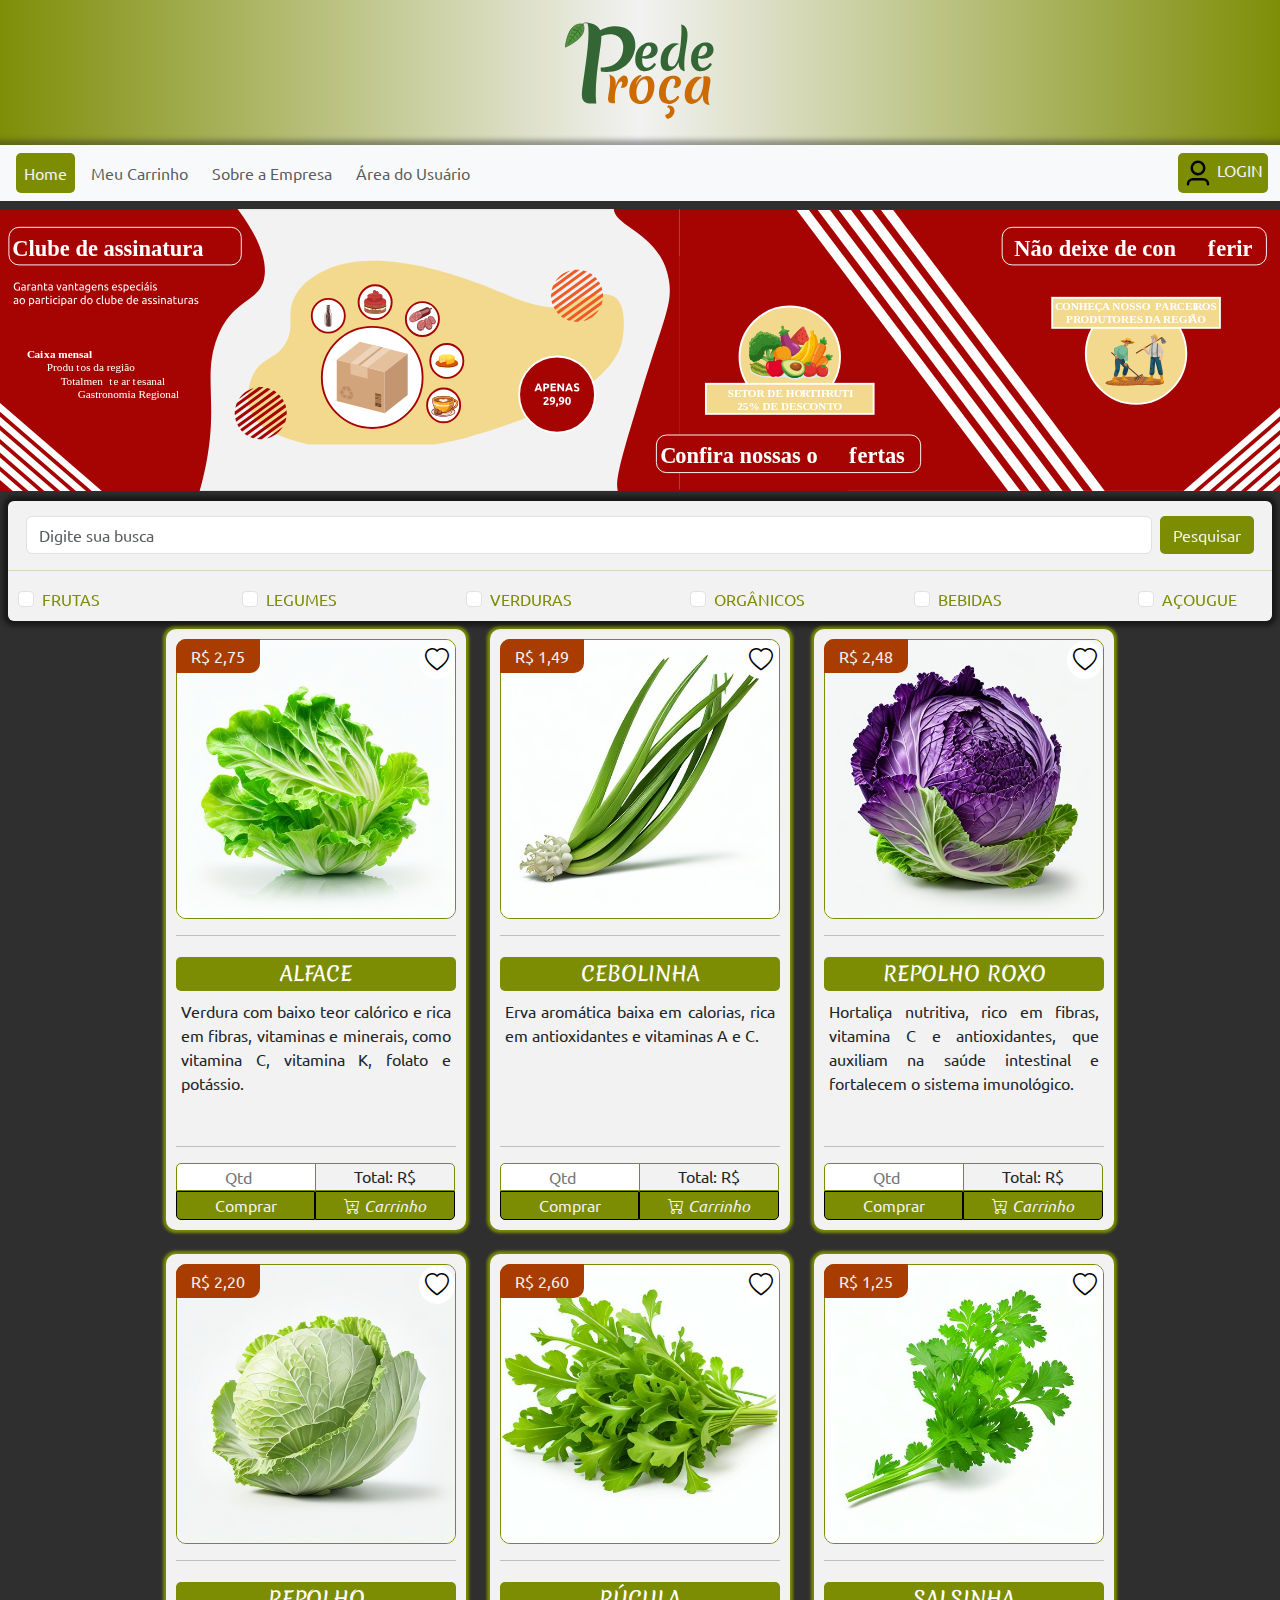
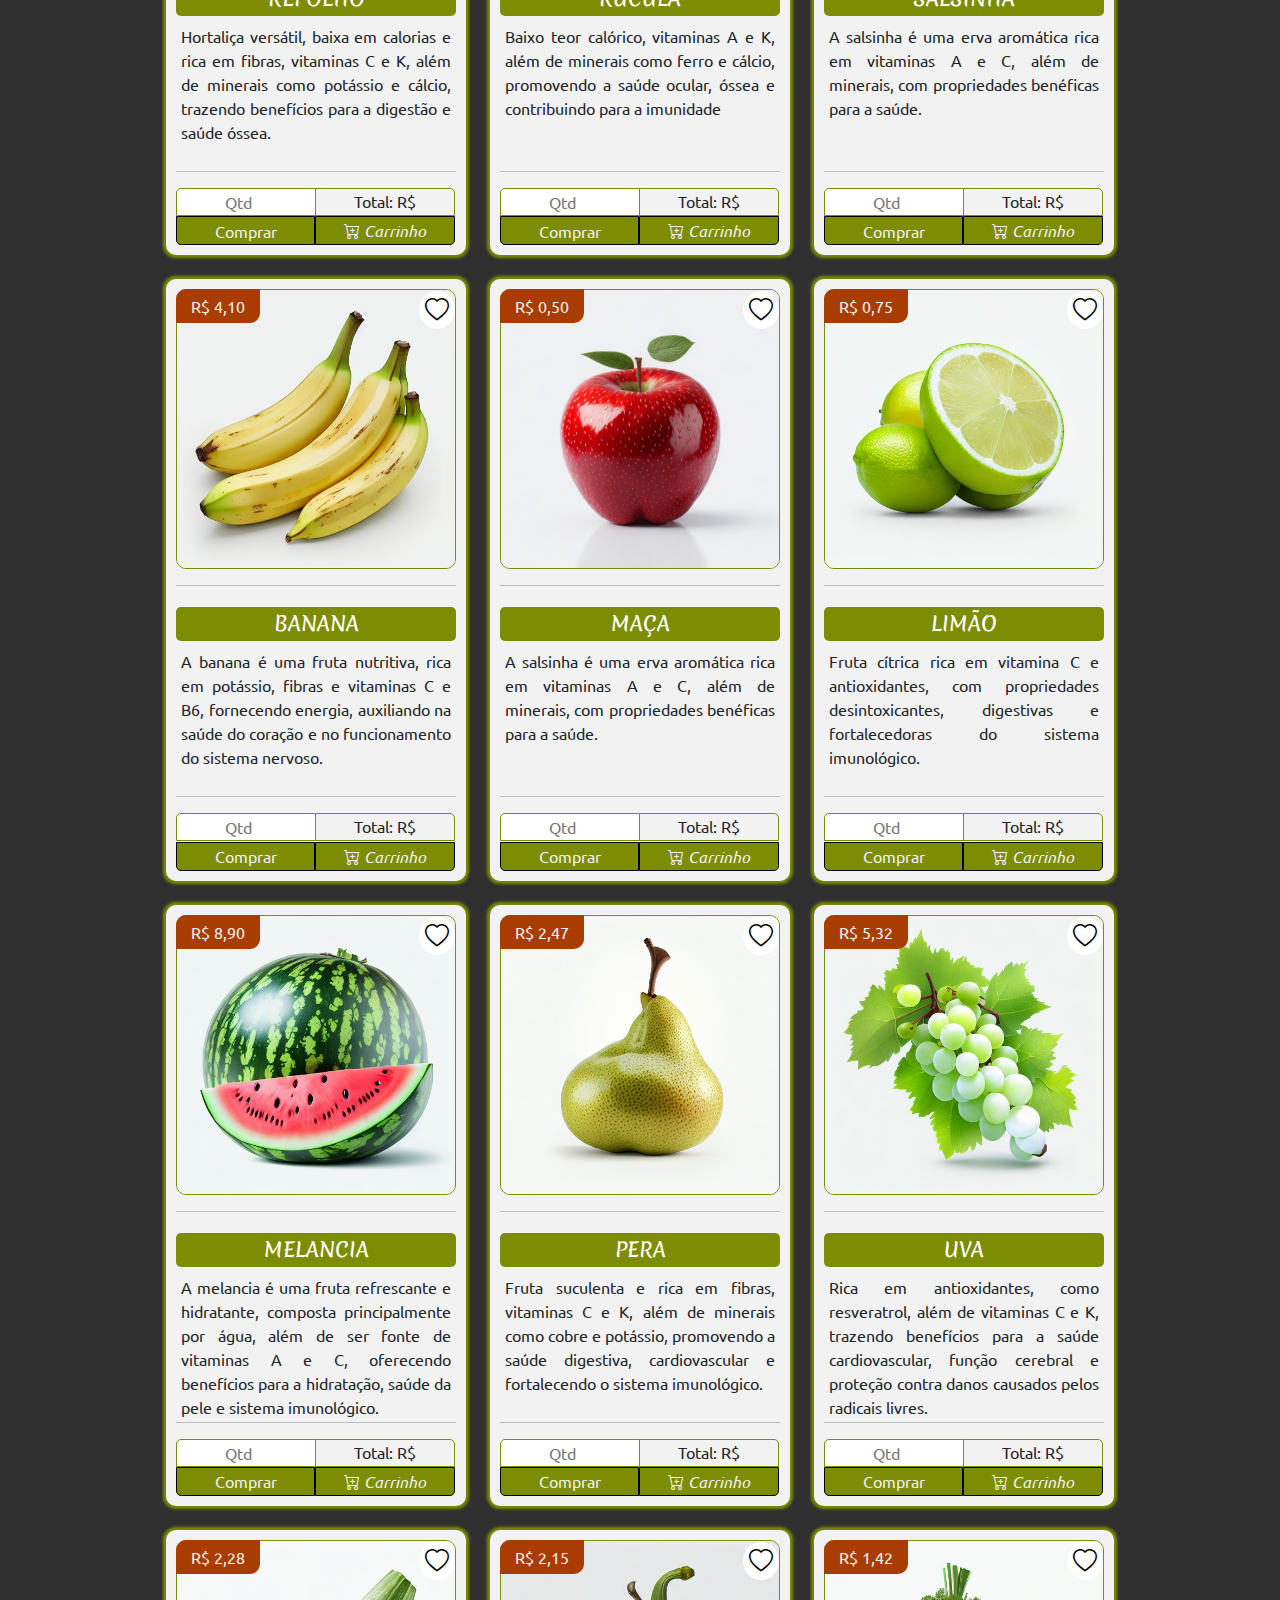
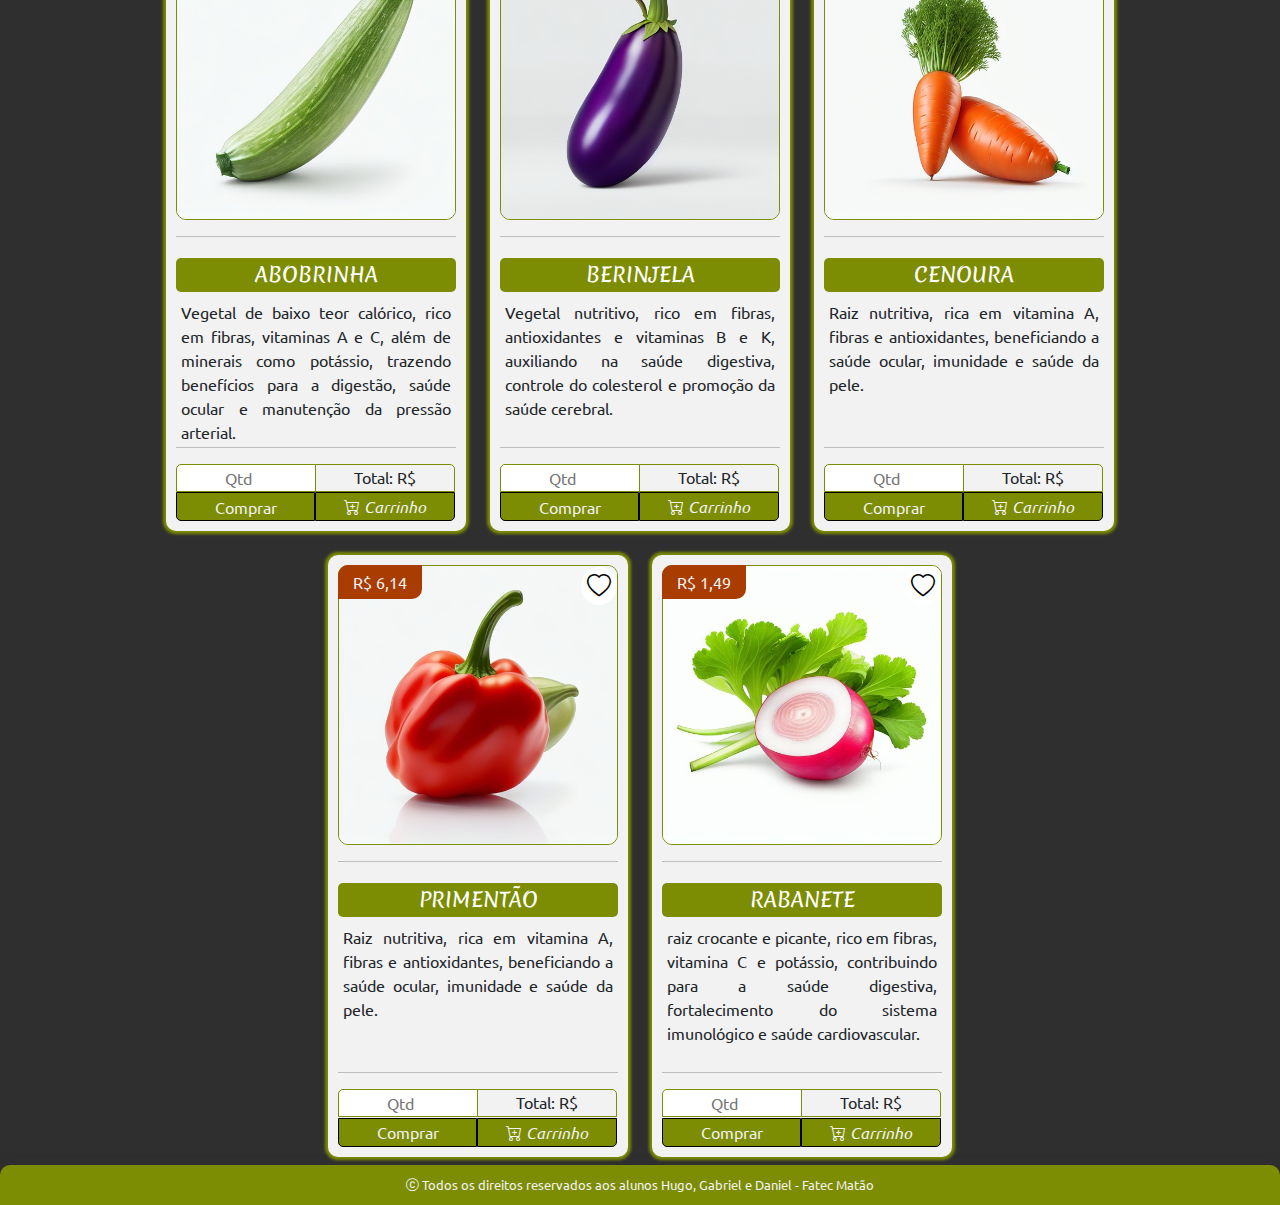
==== html/index.html @ 9c8ed9a9 "Mudanças no filtro" ====
<!DOCTYPE html>
<html lang="pt-br">

    <head>
        <meta charset="UTF-8">
        <meta http-equiv="X-UA-Compatible" content="IE=edge">
        <meta name="viewport" content="width=device-width, initial-scale=1.0">
        <title>Pede Roça - Index</title>

        <!-- Folha de estilo com Bootstrap -->
        <link rel="stylesheet" href="../css/estilo.css">
        <!-- Bootstrap Script -->
        <script src="../node_modules/bootstrap/dist/js/bootstrap.bundle.min.js"></script>
    </head>

    <body>
       <header>

        <div class="row bgBanner">
          <div class="d-flex justify-content-center">
            <a href="index.html"> <img src="../Imagens/Logo - Pede Roça.svg" class="img-fluid rounded-start ajusteLogo" alt="Pede Roça"></a>
          </div>
        </div>

        <!-- BARRA DE NAVEGAÇÃO MOBILE DO SITE -->
        <nav class="navbar bg-body-tertiary nav-mobile mobileNavbar bgNav">
          <div class="container-fluid">
            <button class="navbar-toggler" type="button" data-bs-toggle="offcanvas" data-bs-target="#offcanvasNavbar" aria-controls="offcanvasNavbar" aria-label="Toggle navigation">
              <span class="navbar-toggler-icon"></span>
            </button>
            <li class="efeitoMouse editListaMobile">
              <a class="LinkBarraMobile" aria-current="page" href="Login.html"><img class="configImgMobile" src="../Imagens/Icones/user.svg" alt="Login"> Login</a>
            </li>
            <div class="offcanvas offcanvas-start NavLat detalheNav" tabindex="-1" id="offcanvasNavbar" aria-labelledby="offcanvasNavbarLabel">
              <div class="offcanvas-header">
                <h5 class="offcanvas-title tituloNav" id="offcanvasNavbarLabel">Navegação</h5>
                <button type="button" class="btn-close" data-bs-dismiss="offcanvas" aria-label="Close"></button>
              </div>
              <div class="offcanvas-body">
                <div class="input-group">
                  <input class="form-control" type="text" placeholder="Digite sua busca" >
                  <div class="input-group-append">
                      <button class="btn btnPesquisaMobile" type="button">Pesquisar</button>
                  </div>
                </div>
                <hr>
                <h5 class="tituloNav">Páginas</h5>
                <ul class="navbar-nav justify-content-end flex-grow-1 pe-3">
                  <li class="nav-item my-1 efeitoMouse">
                    <a class="nav-link linkNavLat" aria-current="page" href="index.html"><img class="configImgMobile" src="../Imagens/Icones/layout.svg" alt="Login"> Home</a>
                  </li>
                  <li class="nav-item my-1 efeitoMouse">
                    <a class="nav-link linkNavLat" href="CarrinhoCompras.html"><img class="configImgMobile" src="../Imagens/Icones/shopping-cart.svg" alt="carrinho de compra"> Meu Carrinho</a>
                  </li>
                  <li class="nav-item my-1 efeitoMouse">
                    <a class="nav-link linkNavLat" href="Sobre.html"><img class="configImgMobile" src="../Imagens/Icones/home.svg" alt=""> Sobre a Empresa</a>
                  </li>
                  <li class="nav-item my-1 efeitoMouse">
                    <a class="nav-link linkNavLat activeDesktop" href="AreaDoUsuario.html"><img class="configImgMobile" src="../Imagens/Icones/settings.svg" alt=""> Área do Usuário</a>
                  </li>
                  <!--
                  <li class="nav-item dropdown efeitoMouse">
                    <a class="nav-link dropdown-toggle" href="#" id="navbarDropdown" role="button" data-bs-toggle="dropdown" aria-expanded="false">
                      <img class="configImgMobile" src="../Imagens/Icones/settings.svg" alt="">
                      Minha Conta
                    </a>
                    <ul class="dropdown-menu" aria-labelledby="navbarDropdown">
                      <li><a class="dropdown-item" href="#">Área do usuário</a></li>
                      <li><a class="dropdown-item disabled" href="#">Informações pessoais</a></li>
                      <li><a class="dropdown-item disabled" href="#">Privacidade</a></li>
                      <li><a class="dropdown-item disabled" href="#">Segurança</a></li>
                      <li><a class="dropdown-item disabled" href="#">Notificações</a></li>
                      <li><a class="dropdown-item disabled" href="#">Assinatura</a></li>
                      <li><a class="dropdown-item disabled" href="#">Dúvidas Frequentes</a></li>
                      <li><a class="dropdown-item disabled" href="#">Configurações</a></li>
                    </ul>
                  </li>
                  -->
                </ul>
                <hr>
                <h5 class="tituloNav">Redes sociais</h5>
                <div class="offcanvas-end text-center end-100 bg-light p-3 rounded-3">
                  <a class="linkNavMobile mx-2" href=""><img src="../Imagens/Icones/circle/facebook.svg" alt="Facebook">Facebook</a>
                  <a class="linkNavMobile mx-2" href=""><img src="../Imagens/Icones/circle/instagram.svg" alt="instagram">Instagram</a>
                  <a class="linkNavMobile mx-2" href=""><img class="ajusteGmail" src="../Imagens/Icones/mail4.svg" alt="Gmail">Gmail</a>
                </div>

              </div>
            </div>
          </div>
        </nav>

        <!-- BARRA DE NAVEGAÇÃO DESKTOP-->
        <nav class="navbar navbar-expand-lg navbar-light bg-light desktopNavbar bgNav">
          <div class="container-fluid">
            <button class="navbar-toggler" type="button" data-bs-toggle="collapse" data-bs-target="#navbarSupportedContent" aria-controls="navbarSupportedContent" aria-expanded="false" aria-label="Toggle navigation">
              <span class="navbar-toggler-icon"></span>
            </button>
            <div class="collapse navbar-collapse" id="navbarSupportedContent">
              <ul class="navbar-nav me-auto mb-2 mb-lg-0">
                <li class="nav-item mx-1 efeitoMouseDesktop">
                  <a class="nav-link activeDesktop" aria-current="page" href="index.html">Home</a>
                </li>
                <li class="nav-item mx-1 efeitoMouseDesktop">
                  <a class="nav-link" aria-current="page" href="CarrinhoCompras.html">Meu Carrinho</a>
                </li>
                <li class="nav-item mx-1 efeitoMouseDesktop">
                  <a class="nav-link" aria-current="page" href="Sobre.html">Sobre a Empresa</a>
                </li>
                <li class="nav-item mx-1 efeitoMouseDesktop">
                  <a class="nav-link" aria-current="page" href="AreaDoUsuario.html">Área do Usuário</a>
                </li>
                <!--
                <li class="nav-item dropdown efeitoMouseDesktop">
                  <a class="nav-link dropdown-toggle" href="#" id="navbarDropdown" role="button" data-bs-toggle="dropdown" aria-expanded="false">
                    Minha conta
                  </a>
                  <ul class="dropdown-menu" aria-labelledby="navbarDropdown">
                    <li><a class="dropdown-item" href="#">Área do usuário</a></li>
                    <li><a class="dropdown-item disabled" href="#">Informações pessoais</a></li>
                    <li><a class="dropdown-item disabled" href="#">Privacidade</a></li>
                    <li><a class="dropdown-item disabled" href="#">Segurança</a></li>
                    <li><a class="dropdown-item disabled" href="#">Notificações</a></li>
                    <li><a class="dropdown-item disabled" href="#">Assinatura</a></li>
                    <li><a class="dropdown-item disabled" href="#">Dúvidas Frequentes</a></li>
                    <li><a class="dropdown-item disabled" href="#">Configurações</a></li>
                  </ul>
                </li>
                -->
              </ul>
              <li class="efeitoMouse editListaMobile">
                <a class="LinkBarraMobile" aria-current="page" href="Login.html"><img class="configImgMobile" src="../Imagens/Icones/user.svg" alt="Login"> Login</a>
              </li>
            </div>
          </div>
        </nav>
       </header>

       <main>
        <!-----------Image - Desktop --------------->
        <img src="../Imagens/Editadas/Desktop.svg" class="img-fluid desktopNavbar" alt="...">
        <!-----------Carrocel - Celular --------------->
        <div id="carouselExampleAutoplaying" class="carousel slide mobileNavbar" data-bs-ride="carousel">
          <div class="carousel-inner">
            <div class="carousel-item active">
              <img src="../Imagens/Editadas/SVG/Carrocel1.svg" class="d-block w-100" alt="...">
            </div>
            <div class="carousel-item">
              <img src="../Imagens/Editadas/SVG/Carrocel2.svg" class="d-block w-100" alt="...">
            </div>
          </div>
          <button class="carousel-control-prev" type="button" data-bs-target="#carouselExampleAutoplaying" data-bs-slide="prev">
            <span class="carousel-control-prev-icon" aria-hidden="true"></span>
            <span class="visually-hidden">Previous</span>
          </button>
          <button class="carousel-control-next" type="button" data-bs-target="#carouselExampleAutoplaying" data-bs-slide="next">
            <span class="carousel-control-next-icon" aria-hidden="true"></span>
            <span class="visually-hidden">Next</span>
          </button>
        </div>
        <!---------- Filtro de pesquisa ----->
        <nav class="sticky-top filtroNav mx-2 rounded-2">
          <!--*<h5>Filtros</h5>-->
          <form class="d-flex px-2 procuraFiltro" role="search">
            <input class="form-control me-2" type="search" placeholder="Digite sua busca" aria-label="Search">
            <button class="btn btnFiltro" type="submit">Pesquisar</button>
          </form>    
          <hr>
          <div class="coluna d-flex flex-wrap align-items-center justify-content-between">
            <div class="form-check colunaItem">
              <input class="form-check-input" type="checkbox" value="" id="flexCheckDefault">
              <label class="form-check-label" for="flexCheckDefault">
                Frutas
              </label>
            </div>
            <div class="form-check colunaItem">
              <input class="form-check-input" type="checkbox" value="" id="flexCheckDefault">
              <label class="form-check-label" for="flexCheckDefault">
                Legumes
              </label>
            </div>
            <div class="form-check colunaItem">
              <input class="form-check-input" type="checkbox" value="" id="flexCheckDefault">
              <label class="form-check-label" for="flexCheckDefault">
                Verduras
              </label>
            </div>
            <div class="form-check colunaItem">
              <input class="form-check-input" type="checkbox" value="" id="flexCheckDefault">
              <label class="form-check-label" for="flexCheckDefault">
                Orgânicos
              </label>
            </div>
            <div class="form-check colunaItem">
              <input class="form-check-input" type="checkbox" value="" id="flexCheckDefault">
              <label class="form-check-label" for="flexCheckDefault">
                Bebidas
              </label>
            </div>
            <div class="form-check colunaItem">
              <input class="form-check-input" type="checkbox" value="" id="flexCheckDefault">
              <label class="form-check-label" for="flexCheckDefault">
                açougue
              </label>
            </div>
          </div>
        </nav>
        <!-- Cards de venda -->
        <section id="Cartoes" class="px-2 py-2 d-flex flex-wrap gap-4 justify-content-center align-content-center">
          <div class="geralCard">
            <div class="posicaoPreco">
              <span id="precoProduto1" class="tagMoeda">2,75</span>
            </div>
            <div class="posicaoFavorito">
              <button><i class="bi bi-heart tamanhoFavorito"></i></button>
            </div>
            <div class="imagemVenda">
              <img class="card-img-top tamanhoImgVenda" src="../Imagens/Verdura - Alface.jpg" alt="alface">
            </div>
            <hr>
            <div id="nomeProduto">
              <h5>Alface</h5>
              <p>Verdura com baixo teor calórico e rica em fibras, vitaminas e minerais, como vitamina C, vitamina K, folato e potássio.</p>
            </div>
            <hr>
            <div class="qtdTotalCompraCarrinho">
              <div class="d-flex input-group grupoQtdTotal" role="group" aria-label="Basic example">
                <input class="inputBorda quantidadeProduto" type="number" min="0" name="quantidadeProduto1" id="quantidadeProduto1" placeholder="Qtd" onchange="calcularValorTotal(1)">
                <span class="inputBorda valorTotalProduto" id="valorTotalProduto1"></span>
              </div>
              <div class="btn-group" role="group" aria-label="Basic example">
                <button type="button" class="btnComprar">Comprar</button>
                <button type="button" class="btnCarrinho"><i class="bi bi-cart-plus tamanhoCarrinho"></i></button>
              </div>
            </div>          
          </div>
          <div class="geralCard">
            <div class="posicaoPreco">
              <span id="precoProduto2" class="tagMoeda">1,49</span>
            </div>
            <div class="posicaoFavorito">
              <button><i class="bi bi-heart tamanhoFavorito"></i></button>
            </div>
            <div class="imagemVenda">
              <img class="card-img-top tamanhoImgVenda" src="../Imagens/Verdura - Cebolinha.jpg" alt="alface">
            </div>
            <hr>
            <div id="nomeProduto">
              <h5>Cebolinha</h5>
              <p>Erva aromática baixa em calorias, rica em antioxidantes e vitaminas A e C.</p>
            </div>
            <hr>
            <div class="qtdTotalCompraCarrinho">
              <div class="d-flex input-group grupoQtdTotal" role="group" aria-label="Basic example">
                <input class="inputBorda quantidadeProduto" type="number" min="0" name="quantidadeProduto1" id="quantidadeProduto2" placeholder="Qtd" onchange="calcularValorTotal(2)">
                <span class="inputBorda valorTotalProduto" id="valorTotalProduto2"></span>
              </div>
              <div class="btn-group" role="group" aria-label="Basic example">
                <button type="button" class="btnComprar">Comprar</button>
                <button type="button" class="btnCarrinho"><i class="bi bi-cart-plus tamanhoCarrinho"></i></button>
              </div>
            </div>          
          </div>
          <div class="geralCard">
            <div class="posicaoPreco">
              <span id="precoProduto3" class="tagMoeda">2,48</span>
            </div>
            <div class="posicaoFavorito">
              <button><i class="bi bi-heart tamanhoFavorito"></i></button>
            </div>
            <div class="imagemVenda">
              <img class="card-img-top tamanhoImgVenda" src="../Imagens/Verdura - Repolho Roxo.jpg" alt="alface">
            </div>
            <hr>
            <div id="nomeProduto">
              <h5>Repolho roxo</h5>
              <p>Hortaliça nutritiva, rico em fibras, vitamina C e antioxidantes, que auxiliam na saúde intestinal e fortalecem o sistema imunológico.</p>
            </div>
            <hr>
            <div class="qtdTotalCompraCarrinho">
              <div class="d-flex input-group grupoQtdTotal" role="group" aria-label="Basic example">
                <input class="inputBorda quantidadeProduto" type="number" min="0" name="quantidadeProduto1" id="quantidadeProduto3" placeholder="Qtd" onchange="calcularValorTotal(3)">
                <span class="inputBorda valorTotalProduto" id="valorTotalProduto3"></span>
              </div>
              <div class="btn-group" role="group" aria-label="Basic example">
                <button type="button" class="btnComprar">Comprar</button>
                <button type="button" class="btnCarrinho"><i class="bi bi-cart-plus tamanhoCarrinho"></i></button>
              </div>
            </div>          
          </div>
          <div class="geralCard">
            <div class="posicaoPreco">
              <span id="precoProduto4" class="tagMoeda">2,20</span>
            </div>
            <div class="posicaoFavorito">
              <button><i class="bi bi-heart tamanhoFavorito"></i></button>
            </div>
            <div class="imagemVenda">
              <img class="card-img-top tamanhoImgVenda" src="../Imagens/Verdura - Repolho.jpg" alt="alface">
            </div>
            <hr>
            <div id="nomeProduto">
              <h5>Repolho</h5>
              <p>Hortaliça versátil, baixa em calorias e rica em fibras, vitaminas C e K, além de minerais como potássio e cálcio, trazendo benefícios para a digestão e saúde óssea.</p>
            </div>
            <hr>
            <div class="qtdTotalCompraCarrinho">
              <div class="d-flex input-group grupoQtdTotal" role="group" aria-label="Basic example">
                <input class="inputBorda quantidadeProduto" type="number" min="0" name="quantidadeProduto1" id="quantidadeProduto4" placeholder="Qtd" onchange="calcularValorTotal(4)">
                <span class="inputBorda valorTotalProduto" id="valorTotalProduto4"></span>
              </div>
              <div class="btn-group" role="group" aria-label="Basic example">
                <button type="button" class="btnComprar">Comprar</button>
                <button type="button" class="btnCarrinho"><i class="bi bi-cart-plus tamanhoCarrinho"></i></button>
              </div>
            </div>          
          </div>
          <div class="geralCard">
            <div class="posicaoPreco">
              <span id="precoProduto5" class="tagMoeda">2,60</span>
            </div>
            <div class="posicaoFavorito">
              <button><i class="bi bi-heart tamanhoFavorito"></i></button>
            </div>
            <div class="imagemVenda">
              <img class="card-img-top tamanhoImgVenda" src="../Imagens/Verdura - Rucula.jpg" alt="alface">
            </div>
            <hr>
            <div id="nomeProduto">
              <h5>Rúcula</h5>
              <p>Baixo teor calórico, vitaminas A e K, além de minerais como ferro e cálcio, promovendo a saúde ocular, óssea e contribuindo para a imunidade</p>
            </div>
            <hr>
            <div class="qtdTotalCompraCarrinho">
              <div class="d-flex input-group grupoQtdTotal" role="group" aria-label="Basic example">
                <input class="inputBorda quantidadeProduto" type="number" min="0" name="quantidadeProduto1" id="quantidadeProduto5" placeholder="Qtd" onchange="calcularValorTotal(5)">
                <span class="inputBorda valorTotalProduto" id="valorTotalProduto5"></span>
              </div>
              <div class="btn-group" role="group" aria-label="Basic example">
                <button type="button" class="btnComprar">Comprar</button>
                <button type="button" class="btnCarrinho"><i class="bi bi-cart-plus tamanhoCarrinho"></i></button>
              </div>
            </div>          
          </div>
          <div class="geralCard">
            <div class="posicaoPreco">
              <span id="precoProduto6" class="tagMoeda">1,25</span>
            </div>
            <div class="posicaoFavorito">
              <button><i class="bi bi-heart tamanhoFavorito"></i></button>
            </div>
            <div class="imagemVenda">
              <img class="card-img-top tamanhoImgVenda" src="../Imagens/Verdura - Salsinha.jpg" alt="alface">
            </div>
            <hr>
            <div id="nomeProduto">
              <h5>Salsinha</h5>
              <p>A salsinha é uma erva aromática rica em vitaminas A e C, além de minerais, com propriedades benéficas para a saúde.</p>
            </div>
            <hr>
            <div class="qtdTotalCompraCarrinho">
              <div class="d-flex input-group grupoQtdTotal" role="group" aria-label="Basic example">
                <input class="inputBorda quantidadeProduto" type="number" min="0" name="quantidadeProduto1" id="quantidadeProduto6" placeholder="Qtd" onchange="calcularValorTotal(6)">
                <span class="inputBorda valorTotalProduto" id="valorTotalProduto6"></span>
              </div>
              <div class="btn-group" role="group" aria-label="Basic example">
                <button type="button" class="btnComprar">Comprar</button>
                <button type="button" class="btnCarrinho"><i class="bi bi-cart-plus tamanhoCarrinho"></i></button>
              </div>
            </div>          
          </div>
          <div class="geralCard">
            <div class="posicaoPreco">
              <span id="precoProduto7" class="tagMoeda">4,10</span>
            </div>
            <div class="posicaoFavorito">
              <button><i class="bi bi-heart tamanhoFavorito"></i></button>
            </div>
            <div class="imagemVenda">
              <img class="card-img-top tamanhoImgVenda" src="../Imagens/Fruta-Banana.jpg" alt="Banana">
            </div>
            <hr>
            <div id="nomeProduto">
              <h5>Banana</h5>
              <p>A banana é uma fruta nutritiva, rica em potássio, fibras e vitaminas C e B6, fornecendo energia, auxiliando na saúde do coração e no funcionamento do sistema nervoso.</p>
            </div>
            <hr>
            <div class="qtdTotalCompraCarrinho">
              <div class="d-flex input-group grupoQtdTotal" role="group" aria-label="Basic example">
                <input class="inputBorda quantidadeProduto" type="number" min="0" name="quantidadeProduto1" id="quantidadeProduto7" placeholder="Qtd" onchange="calcularValorTotal(7)">
                <span class="inputBorda valorTotalProduto" id="valorTotalProduto7"></span>
              </div>
              <div class="btn-group" role="group" aria-label="Basic example">
                <button type="button" class="btnComprar">Comprar</button>
                <button type="button" class="btnCarrinho"><i class="bi bi-cart-plus tamanhoCarrinho"></i></button>
              </div>
            </div>          
          </div>
          <div class="geralCard">
            <div class="posicaoPreco">
              <span id="precoProduto8" class="tagMoeda">0,50</span>
            </div>
            <div class="posicaoFavorito">
              <button><i class="bi bi-heart tamanhoFavorito"></i></button>
            </div>
            <div class="imagemVenda">
              <img class="card-img-top tamanhoImgVenda" src="../Imagens/Fruta-Maca.jpg" alt="Maça">
            </div>
            <hr>
            <div id="nomeProduto">
              <h5>Maça</h5>
              <p>A salsinha é uma erva aromática rica em vitaminas A e C, além de minerais, com propriedades benéficas para a saúde.</p>
            </div>
            <hr>
            <div class="qtdTotalCompraCarrinho">
              <div class="d-flex input-group grupoQtdTotal" role="group" aria-label="Basic example">
                <input class="inputBorda quantidadeProduto" type="number" min="0" name="quantidadeProduto1" id="quantidadeProduto8" placeholder="Qtd" onchange="calcularValorTotal(8)">
                <span class="inputBorda valorTotalProduto" id="valorTotalProduto8"></span>
              </div>
              <div class="btn-group" role="group" aria-label="Basic example">
                <button type="button" class="btnComprar">Comprar</button>
                <button type="button" class="btnCarrinho"><i class="bi bi-cart-plus tamanhoCarrinho"></i></button>
              </div>
            </div>          
          </div>
          <div class="geralCard">
            <div class="posicaoPreco">
              <span id="precoProduto9" class="tagMoeda">0,75</span>
            </div>
            <div class="posicaoFavorito">
              <button><i class="bi bi-heart tamanhoFavorito"></i></button>
            </div>
            <div class="imagemVenda">
              <img class="card-img-top tamanhoImgVenda" src="../Imagens/Fruta-Limao.jpg" alt="Limão">
            </div>
            <hr>
            <div id="nomeProduto">
              <h5>Limão</h5>
              <p>Fruta cítrica rica em vitamina C e antioxidantes, com propriedades desintoxicantes, digestivas e fortalecedoras do sistema imunológico.</p>
            </div>
            <hr>
            <div class="qtdTotalCompraCarrinho">
              <div class="d-flex input-group grupoQtdTotal" role="group" aria-label="Basic example">
                <input class="inputBorda quantidadeProduto" type="number" min="0" name="quantidadeProduto1" id="quantidadeProduto9" placeholder="Qtd" onchange="calcularValorTotal(9)">
                <span class="inputBorda valorTotalProduto" id="valorTotalProduto9"></span>
              </div>
              <div class="btn-group" role="group" aria-label="Basic example">
                <button type="button" class="btnComprar">Comprar</button>
                <button type="button" class="btnCarrinho"><i class="bi bi-cart-plus tamanhoCarrinho"></i></button>
              </div>
            </div>          
          </div>
          <div class="geralCard">
            <div class="posicaoPreco">
              <span id="precoProduto10" class="tagMoeda">8,90</span>
            </div>
            <div class="posicaoFavorito">
              <button><i class="bi bi-heart tamanhoFavorito"></i></button>
            </div>
            <div class="imagemVenda">
              <img class="card-img-top tamanhoImgVenda" src="../Imagens/Fruta-Melancia.jpg" alt="Melancia">
            </div>
            <hr>
            <div id="nomeProduto">
              <h5>Melancia</h5>
              <p>A melancia é uma fruta refrescante e hidratante, composta principalmente por água, além de ser fonte de vitaminas A e C, oferecendo benefícios para a hidratação, saúde da pele e sistema imunológico.
              </p>
            </div>
            <hr>
            <div class="qtdTotalCompraCarrinho">
              <div class="d-flex input-group grupoQtdTotal" role="group" aria-label="Basic example">
                <input class="inputBorda quantidadeProduto" type="number" min="0" name="quantidadeProduto1" id="quantidadeProduto10" placeholder="Qtd" onchange="calcularValorTotal(10)">
                <span class="inputBorda valorTotalProduto" id="valorTotalProduto10"></span>
              </div>
              <div class="btn-group" role="group" aria-label="Basic example">
                <button type="button" class="btnComprar">Comprar</button>
                <button type="button" class="btnCarrinho"><i class="bi bi-cart-plus tamanhoCarrinho"></i></button>
              </div>
            </div>          
          </div>
          <div class="geralCard">
            <div class="posicaoPreco">
              <span id="precoProduto11" class="tagMoeda">2,47</span>
            </div>
            <div class="posicaoFavorito">
              <button><i class="bi bi-heart tamanhoFavorito"></i></button>
            </div>
            <div class="imagemVenda">
              <img class="card-img-top tamanhoImgVenda" src="../Imagens/Fruta-Pera.jpg" alt="Melancia">
            </div>
            <hr>
            <div id="nomeProduto">
              <h5>Pera</h5>
              <p>Fruta suculenta e rica em fibras, vitaminas C e K, além de minerais como cobre e potássio, promovendo a saúde digestiva, cardiovascular e fortalecendo o sistema imunológico.
              </p>
            </div>
            <hr>
            <div class="qtdTotalCompraCarrinho">
              <div class="d-flex input-group grupoQtdTotal" role="group" aria-label="Basic example">
                <input class="inputBorda quantidadeProduto" type="number" min="0" name="quantidadeProduto1" id="quantidadeProduto11" placeholder="Qtd" onchange="calcularValorTotal(11)">
                <span class="inputBorda valorTotalProduto" id="valorTotalProduto11"></span>
              </div>
              <div class="btn-group" role="group" aria-label="Basic example">
                <button type="button" class="btnComprar">Comprar</button>
                <button type="button" class="btnCarrinho"><i class="bi bi-cart-plus tamanhoCarrinho"></i></button>
              </div>
            </div>          
          </div>
          <div class="geralCard">
            <div class="posicaoPreco">
              <span id="precoProduto12" class="tagMoeda">5,32</span>
            </div>
            <div class="posicaoFavorito">
              <button><i class="bi bi-heart tamanhoFavorito"></i></button>
            </div>
            <div class="imagemVenda">
              <img class="card-img-top tamanhoImgVenda" src="../Imagens/Fruta-Uva.jpg" alt="Uva">
            </div>
            <hr>
            <div id="nomeProduto">
              <h5>Uva</h5>
              <p>Rica em antioxidantes, como resveratrol, além de vitaminas C e K, trazendo benefícios para a saúde cardiovascular, função cerebral e proteção contra danos causados pelos radicais livres.
              </p>
            </div>
            <hr>
            <div class="qtdTotalCompraCarrinho">
              <div class="d-flex input-group grupoQtdTotal" role="group" aria-label="Basic example">
                <input class="inputBorda quantidadeProduto" type="number" min="0" name="quantidadeProduto1" id="quantidadeProduto12" placeholder="Qtd" onchange="calcularValorTotal(12)">
                <span class="inputBorda valorTotalProduto" id="valorTotalProduto12"></span>
              </div>
              <div class="btn-group" role="group" aria-label="Basic example">
                <button type="button" class="btnComprar">Comprar</button>
                <button type="button" class="btnCarrinho"><i class="bi bi-cart-plus tamanhoCarrinho"></i></button>
              </div>
            </div>          
          </div>
          <div class="geralCard">
            <div class="posicaoPreco">
              <span id="precoProduto13" class="tagMoeda">2,28</span>
            </div>
            <div class="posicaoFavorito">
              <button><i class="bi bi-heart tamanhoFavorito"></i></button>
            </div>
            <div class="imagemVenda">
              <img class="card-img-top tamanhoImgVenda" src="../Imagens/Legume-Abobrinha.jpg" alt="Uva">
            </div>
            <hr>
            <div id="nomeProduto">
              <h5>Abobrinha</h5>
              <p>Vegetal de baixo teor calórico, rico em fibras, vitaminas A e C, além de minerais como potássio, trazendo benefícios para a digestão, saúde ocular e manutenção da pressão arterial.
              </p>
            </div>
            <hr>
            <div class="qtdTotalCompraCarrinho">
              <div class="d-flex input-group grupoQtdTotal" role="group" aria-label="Basic example">
                <input class="inputBorda quantidadeProduto" type="number" min="0" name="quantidadeProduto1" id="quantidadeProduto13" placeholder="Qtd" onchange="calcularValorTotal(13)">
                <span class="inputBorda valorTotalProduto" id="valorTotalProduto13"></span>
              </div>
              <div class="btn-group" role="group" aria-label="Basic example">
                <button type="button" class="btnComprar">Comprar</button>
                <button type="button" class="btnCarrinho"><i class="bi bi-cart-plus tamanhoCarrinho"></i></button>
              </div>
            </div>          
          </div>
          <div class="geralCard">
            <div class="posicaoPreco">
              <span id="precoProduto15" class="tagMoeda">2,15</span>
            </div>
            <div class="posicaoFavorito">
              <button><i class="bi bi-heart tamanhoFavorito"></i></button>
            </div>
            <div class="imagemVenda">
              <img class="card-img-top tamanhoImgVenda" src="../Imagens/Legume-Beringela.jpg" alt="Berinjela">
            </div>
            <hr>
            <div id="nomeProduto">
              <h5>Berinjela</h5>
              <p>Vegetal nutritivo, rico em fibras, antioxidantes e vitaminas B e K, auxiliando na saúde digestiva, controle do colesterol e promoção da saúde cerebral.
              </p>
            </div>
            <hr>
            <div class="qtdTotalCompraCarrinho">
              <div class="d-flex input-group grupoQtdTotal" role="group" aria-label="Basic example">
                <input class="inputBorda quantidadeProduto" type="number" min="0" name="quantidadeProduto1" id="quantidadeProduto15" placeholder="Qtd" onchange="calcularValorTotal(15)">
                <span class="inputBorda valorTotalProduto" id="valorTotalProduto15"></span>
              </div>
              <div class="btn-group" role="group" aria-label="Basic example">
                <button type="button" class="btnComprar">Comprar</button>
                <button type="button" class="btnCarrinho"><i class="bi bi-cart-plus tamanhoCarrinho"></i></button>
              </div>
            </div>          
          </div>
          <div class="geralCard">
            <div class="posicaoPreco">
              <span id="precoProduto16" class="tagMoeda">1,42</span>
            </div>
            <div class="posicaoFavorito">
              <button><i class="bi bi-heart tamanhoFavorito"></i></button>
            </div>
            <div class="imagemVenda">
              <img class="card-img-top tamanhoImgVenda" src="../Imagens/Legume-Cenoura.jpg" alt="Cenoura">
            </div>
            <hr>
            <div id="nomeProduto">
              <h5>Cenoura</h5>
              <p>Raiz nutritiva, rica em vitamina A, fibras e antioxidantes, beneficiando a saúde ocular, imunidade e saúde da pele.
              </p>
            </div>
            <hr>
            <div class="qtdTotalCompraCarrinho">
              <div class="d-flex input-group grupoQtdTotal" role="group" aria-label="Basic example">
                <input class="inputBorda quantidadeProduto" type="number" min="0" name="quantidadeProduto1" id="quantidadeProduto16" placeholder="Qtd" onchange="calcularValorTotal(16)">
                <span class="inputBorda valorTotalProduto" id="valorTotalProduto16"></span>
              </div>
              <div class="btn-group" role="group" aria-label="Basic example">
                <button type="button" class="btnComprar">Comprar</button>
                <button type="button" class="btnCarrinho"><i class="bi bi-cart-plus tamanhoCarrinho"></i></button>
              </div>
            </div>          
          </div>
          <div class="geralCard">
            <div class="posicaoPreco">
              <span id="precoProduto17" class="tagMoeda">6,14</span>
            </div>
            <div class="posicaoFavorito">
              <button><i class="bi bi-heart tamanhoFavorito"></i></button>
            </div>
            <div class="imagemVenda">
              <img class="card-img-top tamanhoImgVenda" src="../Imagens/Legume-Pimentao.jpg" alt="Pimentão">
            </div>
            <hr>
            <div id="nomeProduto">
              <h5>Primentão</h5>
              <p>Raiz nutritiva, rica em vitamina A, fibras e antioxidantes, beneficiando a saúde ocular, imunidade e saúde da pele.
              </p>
            </div>
            <hr>
            <div class="qtdTotalCompraCarrinho">
              <div class="d-flex input-group grupoQtdTotal" role="group" aria-label="Basic example">
                <input class="inputBorda quantidadeProduto" type="number" min="0" name="quantidadeProduto1" id="quantidadeProduto17" placeholder="Qtd" onchange="calcularValorTotal(17)">
                <span class="inputBorda valorTotalProduto" id="valorTotalProduto17"></span>
              </div>
              <div class="btn-group" role="group" aria-label="Basic example">
                <button type="button" class="btnComprar">Comprar</button>
                <button type="button" class="btnCarrinho"><i class="bi bi-cart-plus tamanhoCarrinho"></i></button>
              </div>
            </div>          
          </div>
          <div class="geralCard">
            <div class="posicaoPreco">
              <span id="precoProduto18" class="tagMoeda">1,49</span>
            </div>
            <div class="posicaoFavorito">
              <button><i class="bi bi-heart tamanhoFavorito"></i></button>
            </div>
            <div class="imagemVenda">
              <img class="card-img-top tamanhoImgVenda" src="../Imagens/Legume-Rabanete.jpg" alt="Rabanete">
            </div>
            <hr>
            <div id="nomeProduto">
              <h5>Rabanete</h5>
              <p>raiz crocante e picante, rico em fibras, vitamina C e potássio, contribuindo para a saúde digestiva, fortalecimento do sistema imunológico e saúde cardiovascular.
              </p>
            </div>
            <hr>
            <div class="qtdTotalCompraCarrinho">
              <div class="d-flex input-group grupoQtdTotal" role="group" aria-label="Basic example">
                <input class="inputBorda quantidadeProduto" type="number" min="0" name="quantidadeProduto1" id="quantidadeProduto18" placeholder="Qtd" onchange="calcularValorTotal(18)">
                <span class="inputBorda valorTotalProduto" id="valorTotalProduto18"></span>
              </div>
              <div class="btn-group" role="group" aria-label="Basic example">
                <button type="button" class="btnComprar">Comprar</button>
                <button type="button" class="btnCarrinho"><i class="bi bi-cart-plus tamanhoCarrinho"></i></button>
              </div>
            </div>          
          </div>
          
        </section>
       </main>

       <footer id="footer">
        <p class="footerText"><i class="bi bi-c-circle"></i> Todos os direitos reservados aos alunos Hugo, Gabriel e Daniel - Fatec Matão</p>
       </footer>

       <script src="../javascript/_cardPrecoTotal.js"></script>
    </body>
</html>
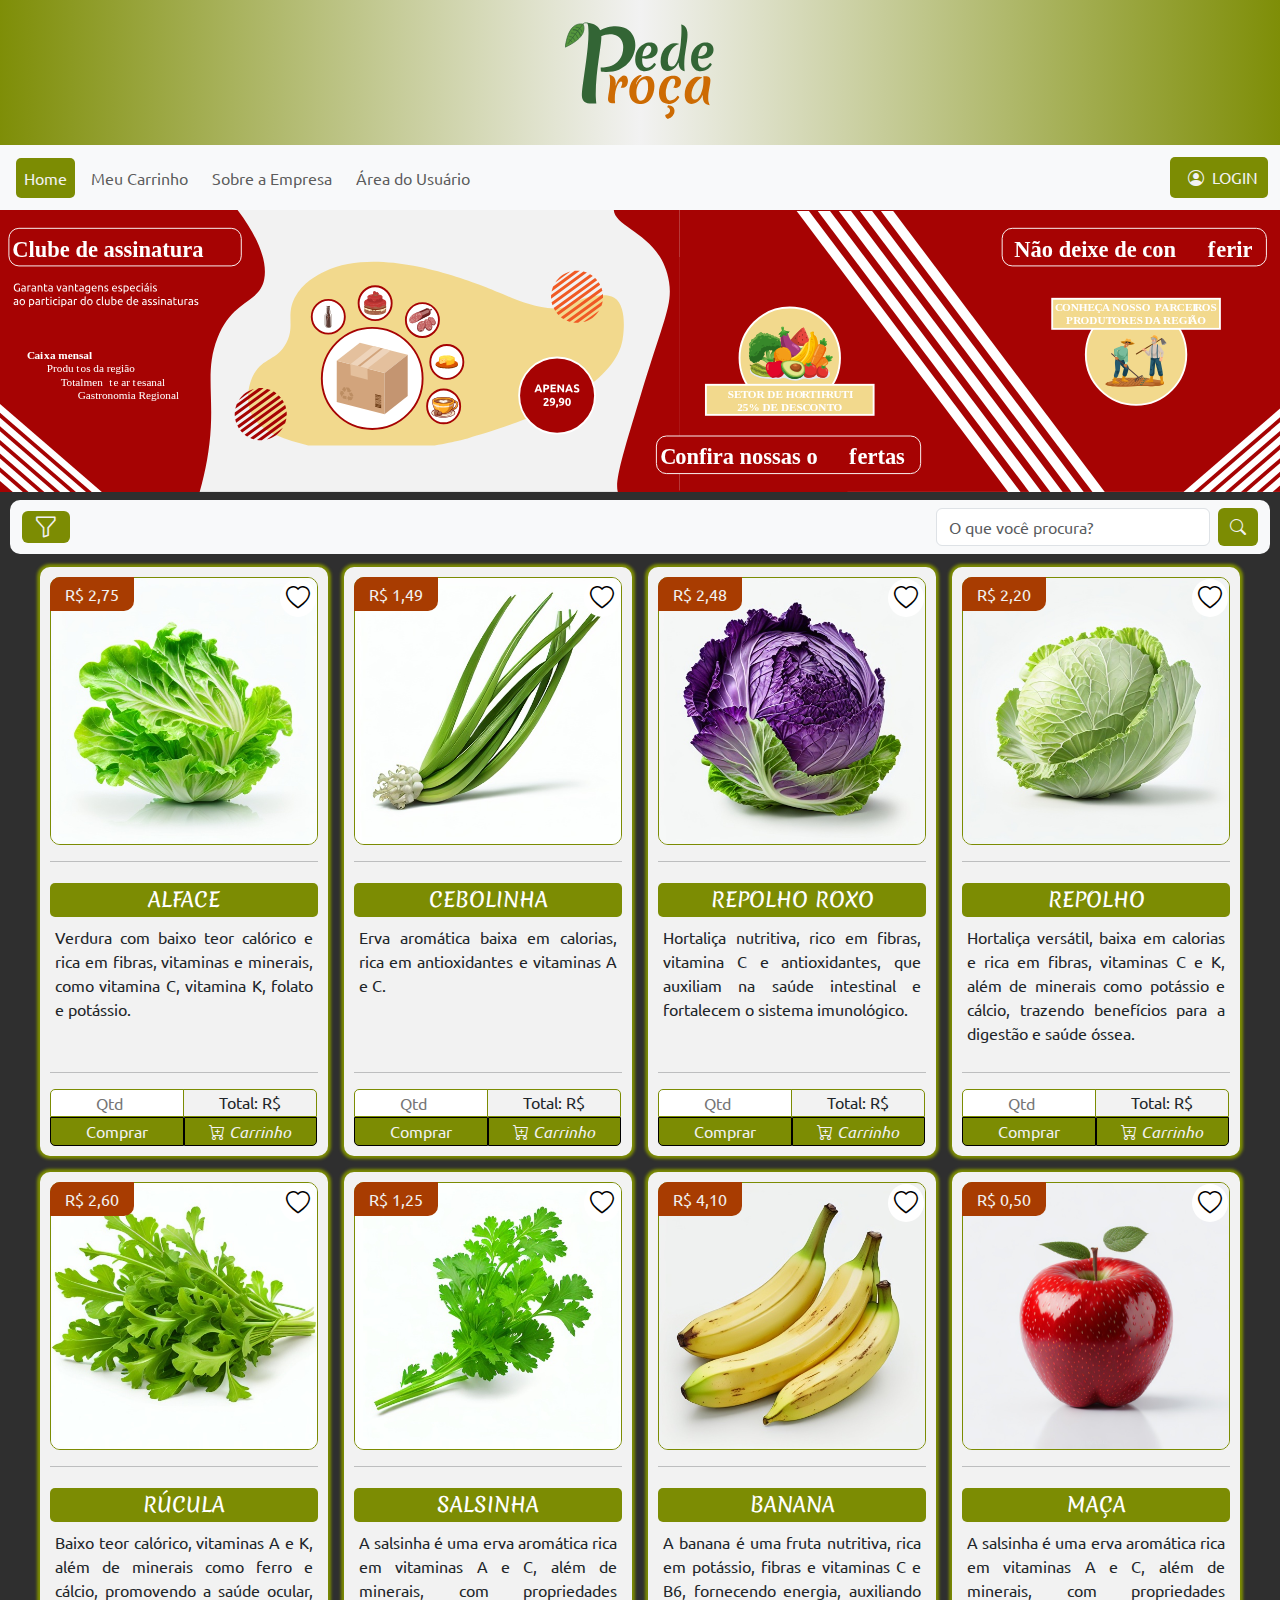
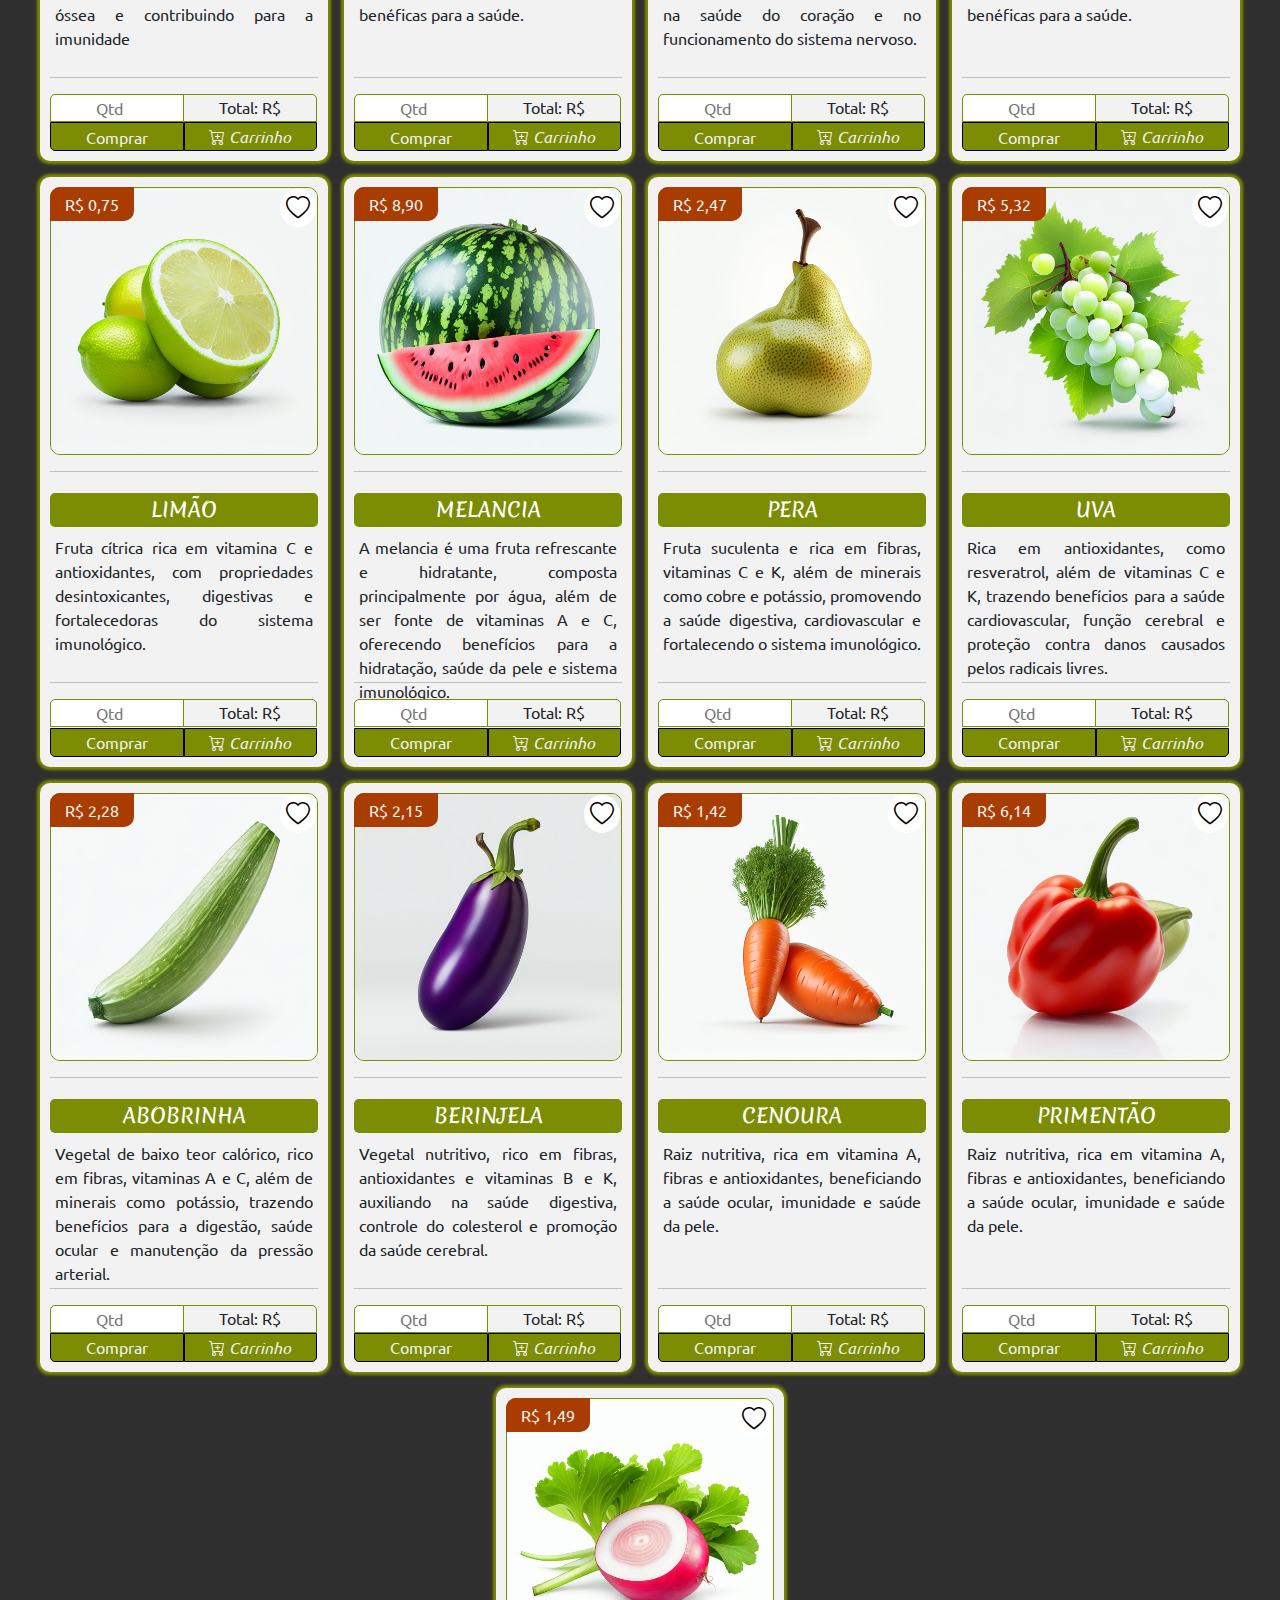
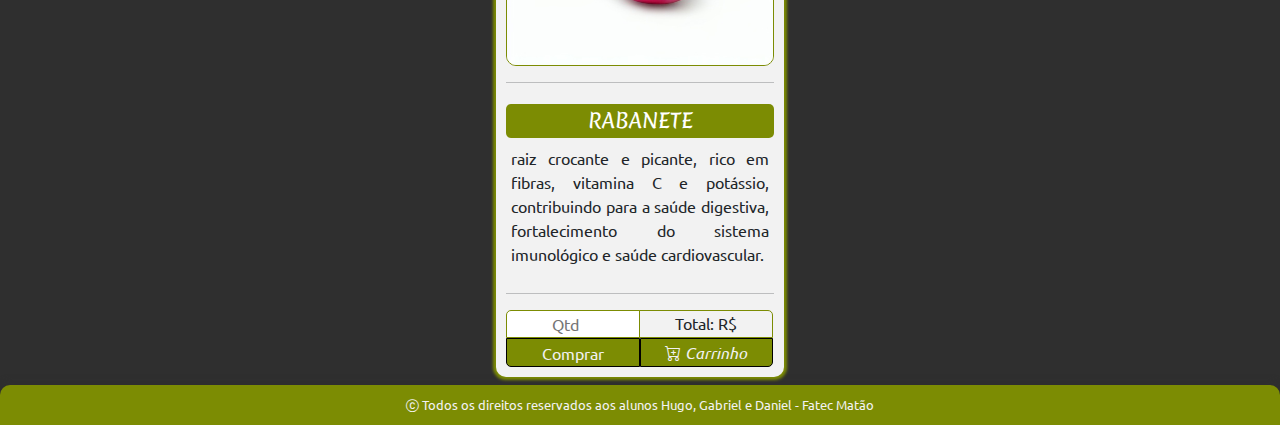
==== commit 7a303a46: "Update de versão" ====
--- a/html/index.html
+++ b/html/index.html
@@ -15,81 +15,38 @@
 
     <body>
        <header>
-
+        <!--Banner-->
         <div class="row bgBanner">
           <div class="d-flex justify-content-center">
             <a href="index.html"> <img src="../Imagens/Logo - Pede Roça.svg" class="img-fluid rounded-start ajusteLogo" alt="Pede Roça"></a>
           </div>
+          <span class="mobileNavbar ajusteteste"></span>
         </div>
-
+        
         <!-- BARRA DE NAVEGAÇÃO MOBILE DO SITE -->
-        <nav class="navbar bg-body-tertiary nav-mobile mobileNavbar bgNav">
-          <div class="container-fluid">
-            <button class="navbar-toggler" type="button" data-bs-toggle="offcanvas" data-bs-target="#offcanvasNavbar" aria-controls="offcanvasNavbar" aria-label="Toggle navigation">
-              <span class="navbar-toggler-icon"></span>
-            </button>
-            <li class="efeitoMouse editListaMobile">
-              <a class="LinkBarraMobile" aria-current="page" href="Login.html"><img class="configImgMobile" src="../Imagens/Icones/user.svg" alt="Login"> Login</a>
-            </li>
-            <div class="offcanvas offcanvas-start NavLat detalheNav" tabindex="-1" id="offcanvasNavbar" aria-labelledby="offcanvasNavbarLabel">
-              <div class="offcanvas-header">
-                <h5 class="offcanvas-title tituloNav" id="offcanvasNavbarLabel">Navegação</h5>
-                <button type="button" class="btn-close" data-bs-dismiss="offcanvas" aria-label="Close"></button>
-              </div>
-              <div class="offcanvas-body">
-                <div class="input-group">
-                  <input class="form-control" type="text" placeholder="Digite sua busca" >
-                  <div class="input-group-append">
-                      <button class="btn btnPesquisaMobile" type="button">Pesquisar</button>
-                  </div>
-                </div>
-                <hr>
-                <h5 class="tituloNav">Páginas</h5>
-                <ul class="navbar-nav justify-content-end flex-grow-1 pe-3">
-                  <li class="nav-item my-1 efeitoMouse">
-                    <a class="nav-link linkNavLat" aria-current="page" href="index.html"><img class="configImgMobile" src="../Imagens/Icones/layout.svg" alt="Login"> Home</a>
-                  </li>
-                  <li class="nav-item my-1 efeitoMouse">
-                    <a class="nav-link linkNavLat" href="CarrinhoCompras.html"><img class="configImgMobile" src="../Imagens/Icones/shopping-cart.svg" alt="carrinho de compra"> Meu Carrinho</a>
-                  </li>
-                  <li class="nav-item my-1 efeitoMouse">
-                    <a class="nav-link linkNavLat" href="Sobre.html"><img class="configImgMobile" src="../Imagens/Icones/home.svg" alt=""> Sobre a Empresa</a>
-                  </li>
-                  <li class="nav-item my-1 efeitoMouse">
-                    <a class="nav-link linkNavLat activeDesktop" href="AreaDoUsuario.html"><img class="configImgMobile" src="../Imagens/Icones/settings.svg" alt=""> Área do Usuário</a>
-                  </li>
-                  <!--
-                  <li class="nav-item dropdown efeitoMouse">
-                    <a class="nav-link dropdown-toggle" href="#" id="navbarDropdown" role="button" data-bs-toggle="dropdown" aria-expanded="false">
-                      <img class="configImgMobile" src="../Imagens/Icones/settings.svg" alt="">
-                      Minha Conta
-                    </a>
-                    <ul class="dropdown-menu" aria-labelledby="navbarDropdown">
-                      <li><a class="dropdown-item" href="#">Área do usuário</a></li>
-                      <li><a class="dropdown-item disabled" href="#">Informações pessoais</a></li>
-                      <li><a class="dropdown-item disabled" href="#">Privacidade</a></li>
-                      <li><a class="dropdown-item disabled" href="#">Segurança</a></li>
-                      <li><a class="dropdown-item disabled" href="#">Notificações</a></li>
-                      <li><a class="dropdown-item disabled" href="#">Assinatura</a></li>
-                      <li><a class="dropdown-item disabled" href="#">Dúvidas Frequentes</a></li>
-                      <li><a class="dropdown-item disabled" href="#">Configurações</a></li>
-                    </ul>
-                  </li>
-                  -->
-                </ul>
-                <hr>
-                <h5 class="tituloNav">Redes sociais</h5>
-                <div class="offcanvas-end text-center end-100 bg-light p-3 rounded-3">
-                  <a class="linkNavMobile mx-2" href=""><img src="../Imagens/Icones/circle/facebook.svg" alt="Facebook">Facebook</a>
-                  <a class="linkNavMobile mx-2" href=""><img src="../Imagens/Icones/circle/instagram.svg" alt="instagram">Instagram</a>
-                  <a class="linkNavMobile mx-2" href=""><img class="ajusteGmail" src="../Imagens/Icones/mail4.svg" alt="Gmail">Gmail</a>
-                </div>
-
-              </div>
-            </div>
+        <nav class="d-flex justify-content-around align-items-center fixed-bottom navMobile d-md-none">
+          <div>
+            <a class="ajusteLinkNavMobile" href="Sobre.html"><i class="bi bi-buildings navImgDesktop"></i></a>
+            <p class="nomeLinkMobile">Sobre</p>
+          </div>
+          <div>
+            <a class="ajusteLinkNavMobile" href="CarrinhoCompras.html"><i class="bi bi-cart-check navImgDesktop"></i></a>
+            <p class="nomeLinkMobile">Carrinho</p>
+          </div>
+          <div class="ativoNavDeskop">
+            <a class="ajusteLinkNavMobile" href="index.html"><i class="bi bi-house navImgDesktop"></i></a>
+            <p class="nomeLinkMobile">Home</p>
+          </div>
+          <div>
+            <a class="ajusteLinkNavMobile" href="AreaDoUsuario.html"><i class="bi bi-file-person navImgDesktop"></i></a>
+            <p class="nomeLinkMobile">Usuário</p>
+          </div>
+          <div>
+            <a class="ajusteLinkNavMobile" href="Login.html"><i class="bi bi-person-circle navImgDesktop"></i></a>
+            <p class="nomeLinkMobile">Login</p>
           </div>
         </nav>
-
+        
         <!-- BARRA DE NAVEGAÇÃO DESKTOP-->
         <nav class="navbar navbar-expand-lg navbar-light bg-light desktopNavbar bgNav">
           <div class="container-fluid">
@@ -98,39 +55,22 @@
             </button>
             <div class="collapse navbar-collapse" id="navbarSupportedContent">
               <ul class="navbar-nav me-auto mb-2 mb-lg-0">
-                <li class="nav-item mx-1 efeitoMouseDesktop">
+                <li class="nav-item mx-1 my-1  efeitoMouseDesktop">
                   <a class="nav-link activeDesktop" aria-current="page" href="index.html">Home</a>
                 </li>
-                <li class="nav-item mx-1 efeitoMouseDesktop">
+                <li class="nav-item mx-1 my-1  efeitoMouseDesktop">
                   <a class="nav-link" aria-current="page" href="CarrinhoCompras.html">Meu Carrinho</a>
                 </li>
-                <li class="nav-item mx-1 efeitoMouseDesktop">
+                <li class="nav-item mx-1 my-1  efeitoMouseDesktop">
                   <a class="nav-link" aria-current="page" href="Sobre.html">Sobre a Empresa</a>
                 </li>
-                <li class="nav-item mx-1 efeitoMouseDesktop">
+                <li class="nav-item mx-1 my-1 efeitoMouseDesktop">
                   <a class="nav-link" aria-current="page" href="AreaDoUsuario.html">Área do Usuário</a>
                 </li>
-                <!--
-                <li class="nav-item dropdown efeitoMouseDesktop">
-                  <a class="nav-link dropdown-toggle" href="#" id="navbarDropdown" role="button" data-bs-toggle="dropdown" aria-expanded="false">
-                    Minha conta
-                  </a>
-                  <ul class="dropdown-menu" aria-labelledby="navbarDropdown">
-                    <li><a class="dropdown-item" href="#">Área do usuário</a></li>
-                    <li><a class="dropdown-item disabled" href="#">Informações pessoais</a></li>
-                    <li><a class="dropdown-item disabled" href="#">Privacidade</a></li>
-                    <li><a class="dropdown-item disabled" href="#">Segurança</a></li>
-                    <li><a class="dropdown-item disabled" href="#">Notificações</a></li>
-                    <li><a class="dropdown-item disabled" href="#">Assinatura</a></li>
-                    <li><a class="dropdown-item disabled" href="#">Dúvidas Frequentes</a></li>
-                    <li><a class="dropdown-item disabled" href="#">Configurações</a></li>
-                  </ul>
-                </li>
-                -->
               </ul>
-              <li class="efeitoMouse editListaMobile">
-                <a class="LinkBarraMobile" aria-current="page" href="Login.html"><img class="configImgMobile" src="../Imagens/Icones/user.svg" alt="Login"> Login</a>
-              </li>
+              <button class="botaoPadrao my-1">
+                <a aria-current="page" href="Login.html"><i class="bi bi-person-circle mx-2 my-1"></i>Login</a>
+              </button>
             </div>
           </div>
         </nav>
@@ -158,55 +98,60 @@
             <span class="visually-hidden">Next</span>
           </button>
         </div>
-        <!---------- Filtro de pesquisa ----->
-        <nav class="sticky-top filtroNav mx-2 rounded-2">
-          <!--*<h5>Filtros</h5>-->
-          <form class="d-flex px-2 procuraFiltro" role="search">
-            <input class="form-control me-2" type="search" placeholder="Digite sua busca" aria-label="Search">
-            <button class="btn btnFiltro" type="submit">Pesquisar</button>
-          </form>    
-          <hr>
-          <div class="coluna d-flex flex-wrap align-items-center justify-content-between">
-            <div class="form-check colunaItem">
-              <input class="form-check-input" type="checkbox" value="" id="flexCheckDefault">
-              <label class="form-check-label" for="flexCheckDefault">
-                Frutas
-              </label>
-            </div>
-            <div class="form-check colunaItem">
-              <input class="form-check-input" type="checkbox" value="" id="flexCheckDefault">
-              <label class="form-check-label" for="flexCheckDefault">
-                Legumes
-              </label>
-            </div>
-            <div class="form-check colunaItem">
-              <input class="form-check-input" type="checkbox" value="" id="flexCheckDefault">
-              <label class="form-check-label" for="flexCheckDefault">
-                Verduras
-              </label>
-            </div>
-            <div class="form-check colunaItem">
-              <input class="form-check-input" type="checkbox" value="" id="flexCheckDefault">
-              <label class="form-check-label" for="flexCheckDefault">
-                Orgânicos
-              </label>
-            </div>
-            <div class="form-check colunaItem">
-              <input class="form-check-input" type="checkbox" value="" id="flexCheckDefault">
-              <label class="form-check-label" for="flexCheckDefault">
-                Bebidas
-              </label>
-            </div>
-            <div class="form-check colunaItem">
-              <input class="form-check-input" type="checkbox" value="" id="flexCheckDefault">
-              <label class="form-check-label" for="flexCheckDefault">
-                açougue
-              </label>
+        <!------------Filtro de pesquisa--------->
+        <nav class="navbar navbar-expand-xxxl navbar-light bg-light sticky-top filtroPesquisa">
+          <div class="container-fluid">
+            <button class="navbar-toggler bgFiltro" type="button" data-bs-toggle="collapse" data-bs-target="#filtroDePesquisa" aria-controls="filtroDePesquisa" aria-expanded="false" aria-label="Toggle navigation">
+              <span><i class="bi bi-funnel corFiltro"></i></span>
+            </button>
+            <form class="d-flex">
+              <input class="form-control me-2" type="search" placeholder="O que você procura?" aria-label="Search">
+              <button class="btn btn-outline-success bgFiltro" type="submit"><i class="bi bi-search corPesquisa"></i></button>
+            </form>
+            <div class="collapse navbar-collapse" id="filtroDePesquisa">
+              <div class="coluna d-flex flex-wrap align-items-center justify-content-between my-2">
+                <div class="form-check colunaItem">
+                  <input class="form-check-input" type="checkbox" value="" id="flexCheckDefault">
+                  <label class="form-check-label" for="flexCheckDefault">
+                    Frutas
+                  </label>
+                </div>
+                <div class="form-check colunaItem">
+                  <input class="form-check-input" type="checkbox" value="" id="flexCheckDefault">
+                  <label class="form-check-label" for="flexCheckDefault">
+                    Legumes
+                  </label>
+                </div>
+                <div class="form-check colunaItem">
+                  <input class="form-check-input" type="checkbox" value="" id="flexCheckDefault">
+                  <label class="form-check-label" for="flexCheckDefault">
+                    Verduras
+                  </label>
+                </div>
+                <div class="form-check colunaItem">
+                  <input class="form-check-input" type="checkbox" value="" id="flexCheckDefault">
+                  <label class="form-check-label" for="flexCheckDefault">
+                    Orgânicos
+                  </label>
+                </div>
+                <div class="form-check colunaItem">
+                  <input class="form-check-input" type="checkbox" value="" id="flexCheckDefault">
+                  <label class="form-check-label" for="flexCheckDefault">
+                    Bebidas
+                  </label>
+                </div>
+                <div class="form-check colunaItem">
+                  <input class="form-check-input" type="checkbox" value="" id="flexCheckDefault">
+                  <label class="form-check-label" for="flexCheckDefault">
+                    açougue
+                  </label>
+                </div>
+              </div>
             </div>
           </div>
         </nav>
         <!-- Cards de venda -->
-        <section id="Cartoes" class="px-2 py-2 d-flex flex-wrap gap-4 justify-content-center align-content-center">
+        <section id="Cartoes" class="px-2 py-2 d-flex flex-wrap gap-3 justify-content-center align-content-center">
           <div class="geralCard">
             <div class="posicaoPreco">
               <span id="precoProduto1" class="tagMoeda">2,75</span>
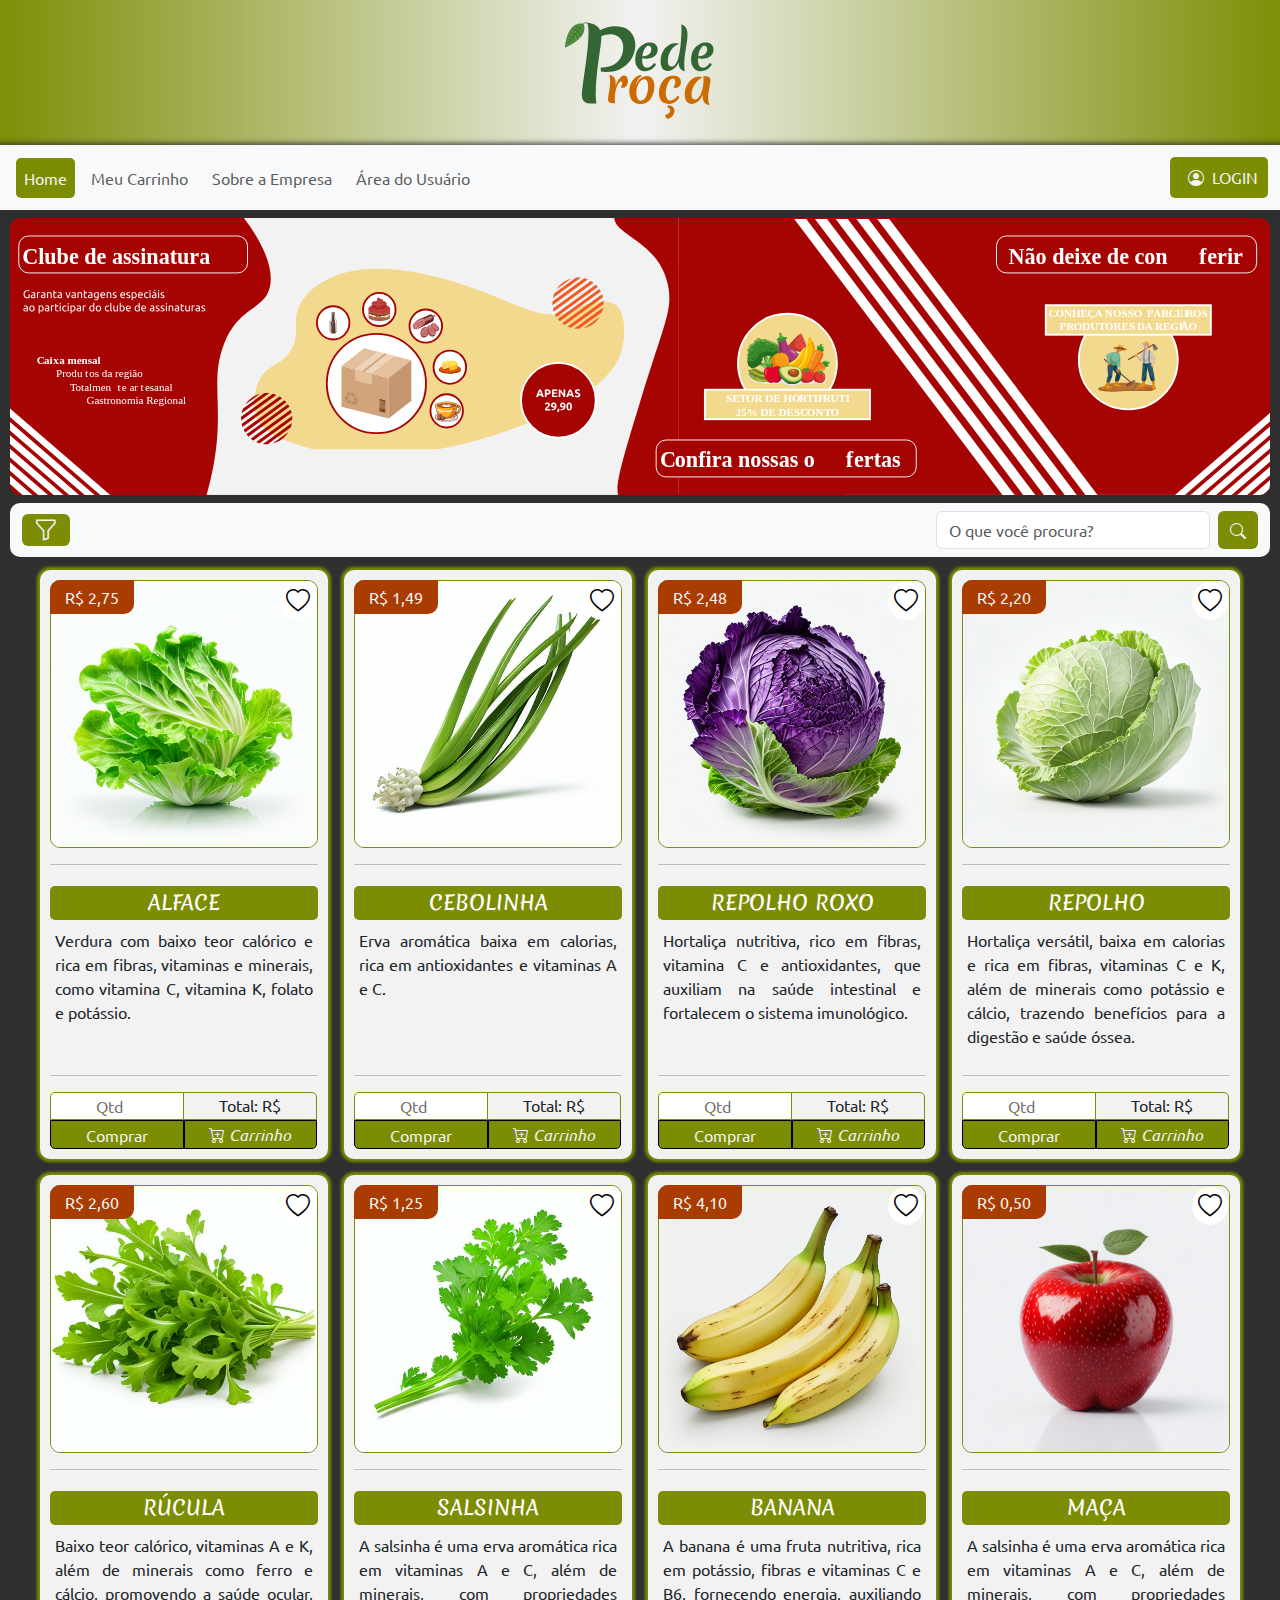
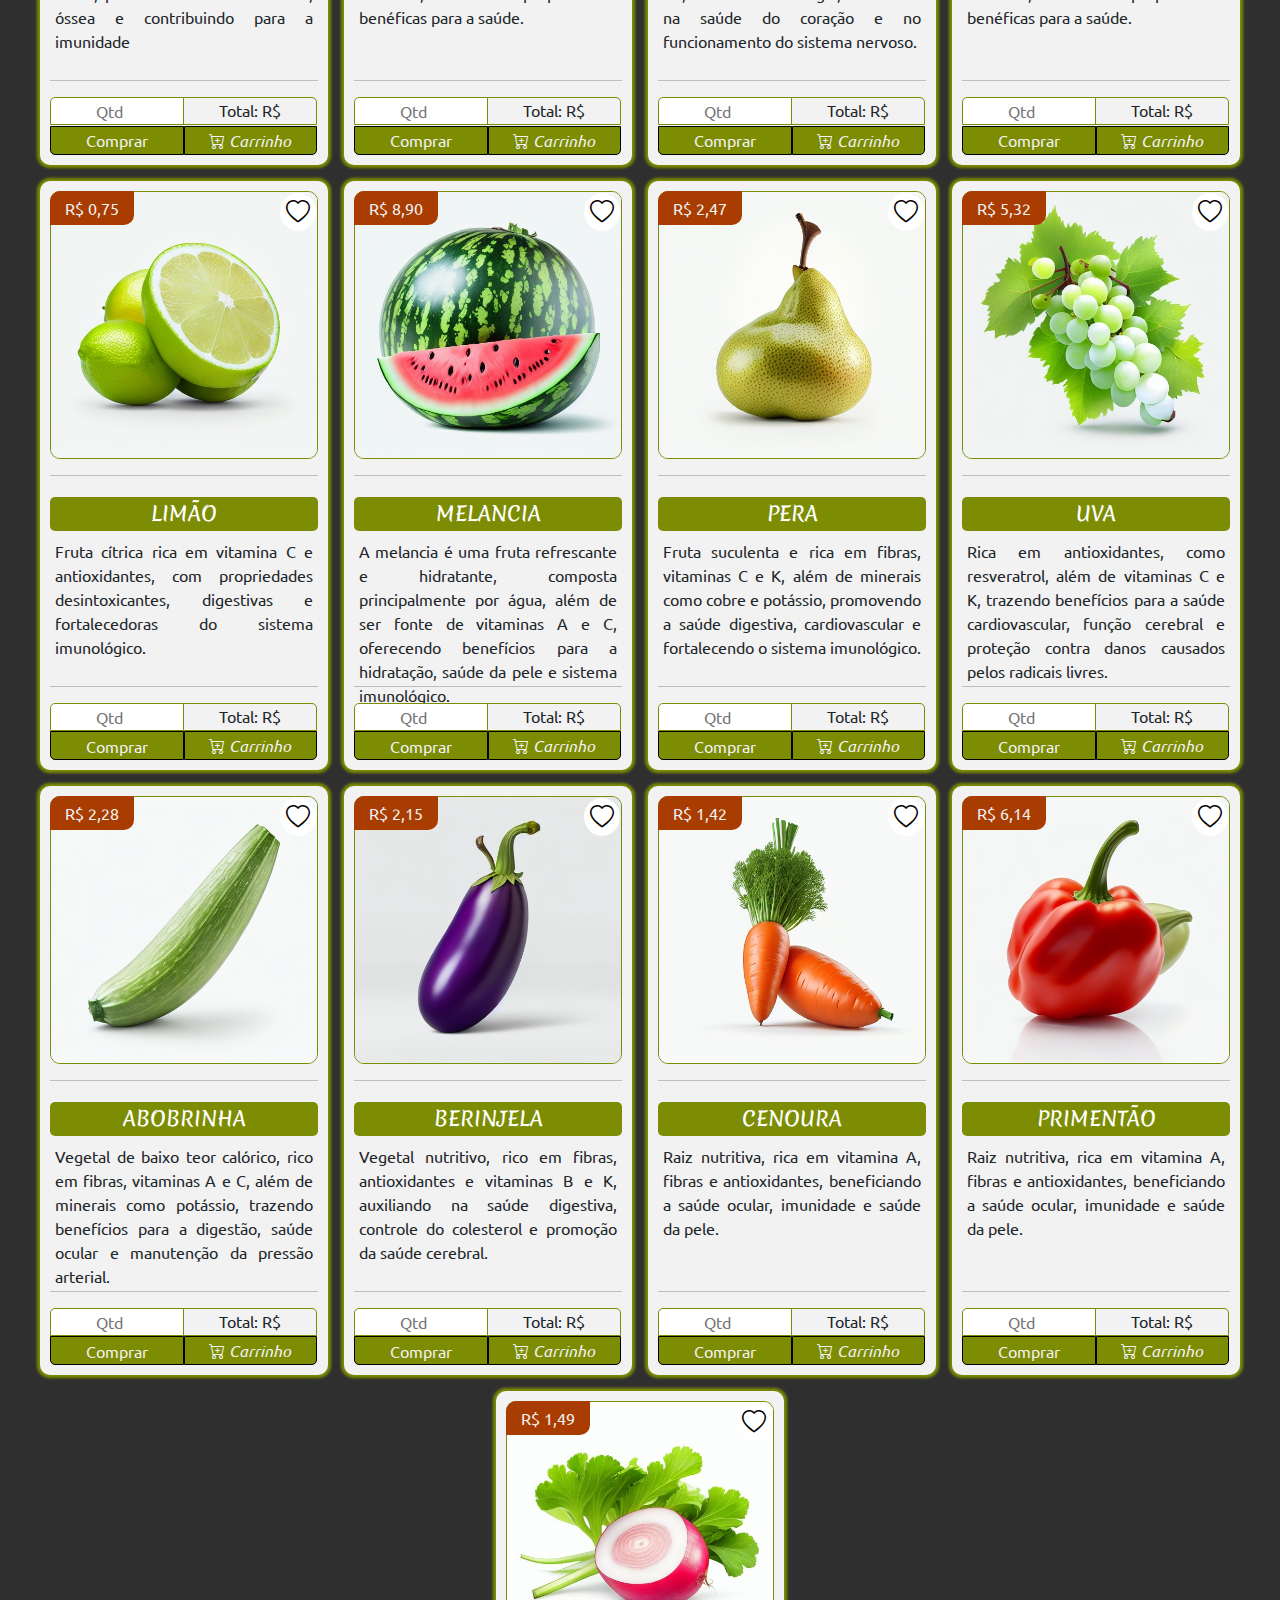
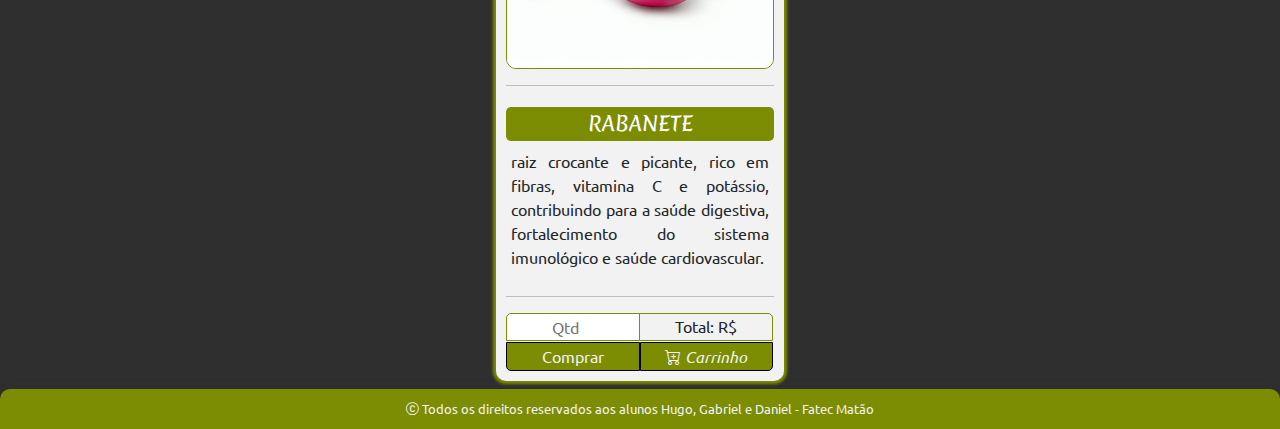
==== commit cea79ea3: "Mudança carrocel / banner" ====
--- a/html/index.html
+++ b/html/index.html
@@ -78,9 +78,9 @@
 
        <main>
         <!-----------Image - Desktop --------------->
-        <img src="../Imagens/Editadas/Desktop.svg" class="img-fluid desktopNavbar" alt="...">
+        <img src="../Imagens/Editadas/Desktop.svg" class="img-fluid desktopNavbar marginBanner" alt="...">
         <!-----------Carrocel - Celular --------------->
-        <div id="carouselExampleAutoplaying" class="carousel slide mobileNavbar" data-bs-ride="carousel">
+        <div id="carouselExampleAutoplaying" class="carousel slide mobileNavbar marginBannerM" data-bs-ride="carousel">
           <div class="carousel-inner">
             <div class="carousel-item active">
               <img src="../Imagens/Editadas/SVG/Carrocel1.svg" class="d-block w-100" alt="...">
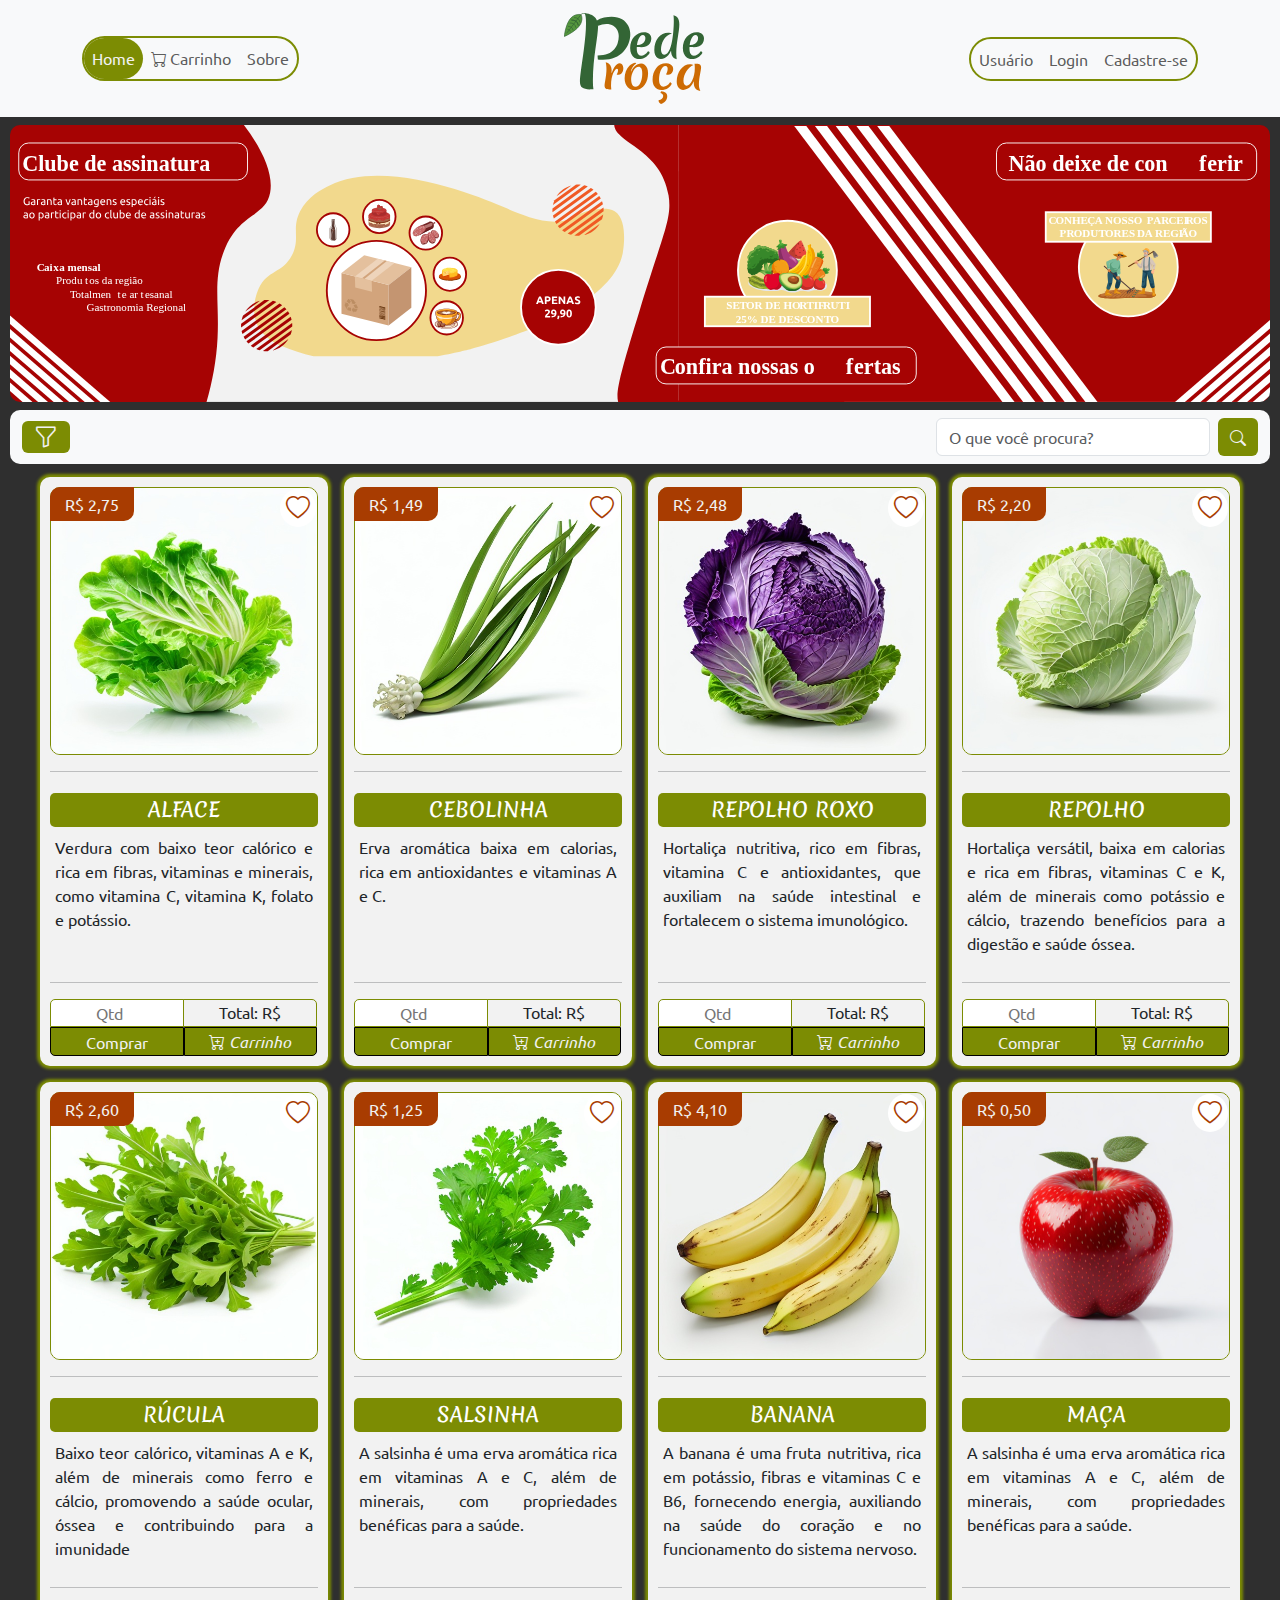
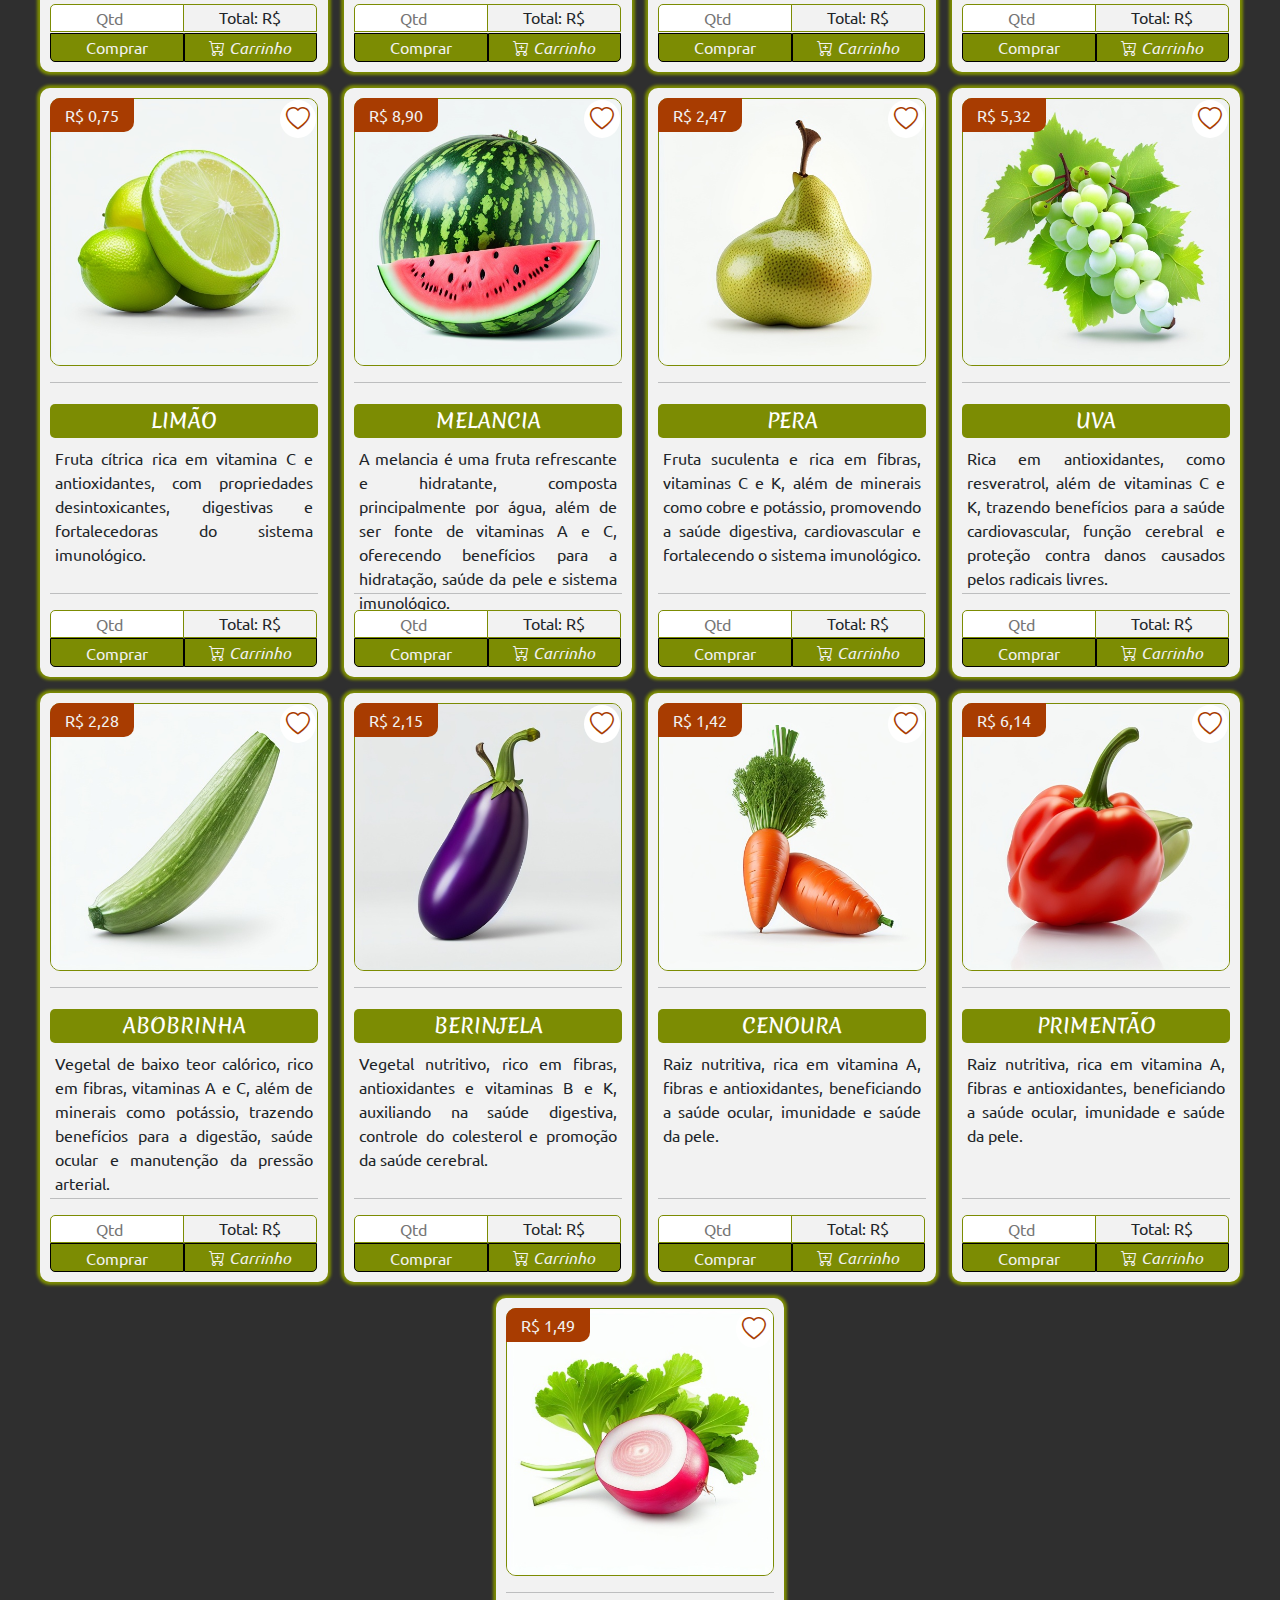
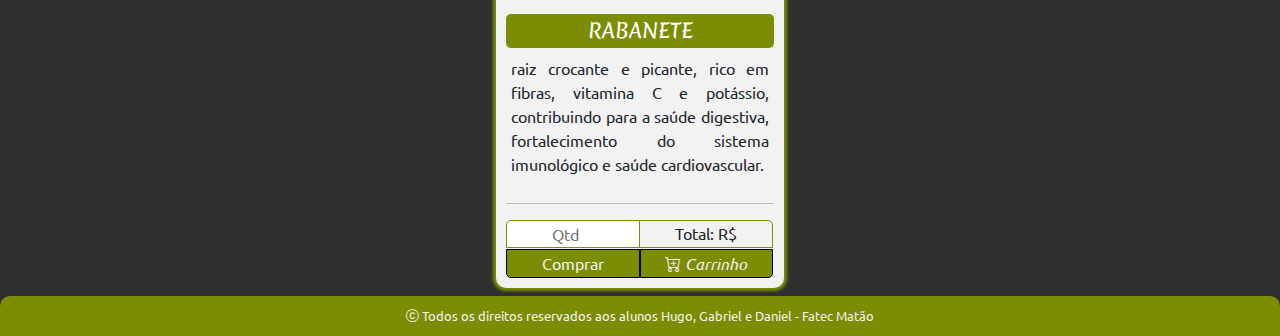
==== commit 8931cf9a: "Update" ====
--- a/html/index.html
+++ b/html/index.html
@@ -15,14 +15,14 @@
 
     <body>
        <header>
-        <!--Banner-->
-        <div class="row bgBanner">
-          <div class="d-flex justify-content-center">
-            <a href="index.html"> <img src="../Imagens/Logo - Pede Roça.svg" class="img-fluid rounded-start ajusteLogo" alt="Pede Roça"></a>
-          </div>
-          <span class="mobileNavbar ajusteteste"></span>
-        </div>
-        
+
+        <!--  HEADER MOBILE-->
+        <nav>
+          <div class="caixaLogoM d-md-none">
+            <img class="ajusteLogoMobile" src="../Imagens/Logo - Pede Roça2.svg" alt="Pede Roça">
+          </div>
+        </nav>
+
         <!-- BARRA DE NAVEGAÇÃO MOBILE DO SITE -->
         <nav class="d-flex justify-content-around align-items-center fixed-bottom navMobile d-md-none">
           <div>
@@ -48,32 +48,42 @@
         </nav>
         
         <!-- BARRA DE NAVEGAÇÃO DESKTOP-->
-        <nav class="navbar navbar-expand-lg navbar-light bg-light desktopNavbar bgNav">
-          <div class="container-fluid">
-            <button class="navbar-toggler" type="button" data-bs-toggle="collapse" data-bs-target="#navbarSupportedContent" aria-controls="navbarSupportedContent" aria-expanded="false" aria-label="Toggle navigation">
-              <span class="navbar-toggler-icon"></span>
-            </button>
-            <div class="collapse navbar-collapse" id="navbarSupportedContent">
-              <ul class="navbar-nav me-auto mb-2 mb-lg-0">
-                <li class="nav-item mx-1 my-1  efeitoMouseDesktop">
-                  <a class="nav-link activeDesktop" aria-current="page" href="index.html">Home</a>
+        <nav class="navbar navbar-expand-md navbar bg-light desktopNavbar">
+          <div class="container">
+            <div id="navbarNav" class="bgLinksNav">
+              <ul class="navbar-nav">
+                <li class="nav-item botaoPadraoNav-ativo">
+                  <a class="nav-link linkPadraoNav-ativo" href="index.html">Home</a>
                 </li>
-                <li class="nav-item mx-1 my-1  efeitoMouseDesktop">
-                  <a class="nav-link" aria-current="page" href="CarrinhoCompras.html">Meu Carrinho</a>
+                <li class="nav-item">
+                  <a class="nav-link linkPadraoNav" href="CarrinhoCompras.html"><i class="bi bi-cart tamanhoCarrinhoNav"></i>Carrinho</a>
                 </li>
-                <li class="nav-item mx-1 my-1  efeitoMouseDesktop">
-                  <a class="nav-link" aria-current="page" href="Sobre.html">Sobre a Empresa</a>
-                </li>
-                <li class="nav-item mx-1 my-1 efeitoMouseDesktop">
-                  <a class="nav-link" aria-current="page" href="AreaDoUsuario.html">Área do Usuário</a>
+                <li class="nav-item">
+                  <a class="nav-link linkPadraoNav" href="Sobre.html">Sobre</a>
                 </li>
               </ul>
-              <button class="botaoPadrao my-1">
-                <a aria-current="page" href="Login.html"><i class="bi bi-person-circle mx-2 my-1"></i>Login</a>
-              </button>
+            </div>
+            <div id="navbarNav">
+              <a class="nav-item linkPadraoNav" href="index.html">
+                <img class="ajusteLogo" src="../Imagens//Logo - Pede Roça2.svg" alt="Pede Roça">
+              </a>
+            </div>
+            <div id="navbarNav" class="bgLinksNav">
+              <ul class="navbar-nav">
+                <li class="nav-item ">
+                  <a class="nav-link linkPadraoNav" href="AreaDoUsuario.html">Usuário</a>
+                </li>
+                <li class="nav-item">
+                  <a class="nav-link linkPadraoNav" href="Login.html">Login</a>
+                </li>
+                <li class="nav-item">
+                  <a class="nav-link linkPadraoNav" href="Cadastro.html">Cadastre-se</a>
+                </li>
+              </ul>
             </div>
           </div>
         </nav>
+
        </header>
 
        <main>
@@ -143,7 +153,7 @@
                 <div class="form-check colunaItem">
                   <input class="form-check-input" type="checkbox" value="" id="flexCheckDefault">
                   <label class="form-check-label" for="flexCheckDefault">
-                    açougue
+                    Favoritos
                   </label>
                 </div>
               </div>
@@ -157,7 +167,7 @@
               <span id="precoProduto1" class="tagMoeda">2,75</span>
             </div>
             <div class="posicaoFavorito">
-              <button><i class="bi bi-heart tamanhoFavorito"></i></button>
+              <button id="boxFavoritoF1" onclick="trocarIcone('F1')"><i class="bi bi-heart tamanhoFavorito" id="favoritoF1"></i></button>
             </div>
             <div class="imagemVenda">
               <img class="card-img-top tamanhoImgVenda" src="../Imagens/Verdura - Alface.jpg" alt="alface">
@@ -184,7 +194,7 @@
               <span id="precoProduto2" class="tagMoeda">1,49</span>
             </div>
             <div class="posicaoFavorito">
-              <button><i class="bi bi-heart tamanhoFavorito"></i></button>
+              <button id="boxFavoritoF2" onclick="trocarIcone('F2')"><i class="bi bi-heart tamanhoFavorito" id="favoritoF2"></i></button>
             </div>
             <div class="imagemVenda">
               <img class="card-img-top tamanhoImgVenda" src="../Imagens/Verdura - Cebolinha.jpg" alt="alface">
@@ -211,7 +221,7 @@
               <span id="precoProduto3" class="tagMoeda">2,48</span>
             </div>
             <div class="posicaoFavorito">
-              <button><i class="bi bi-heart tamanhoFavorito"></i></button>
+              <button id="boxFavoritoF3" onclick="trocarIcone('F3')"><i class="bi bi-heart tamanhoFavorito" id="favoritoF3"></i></button>
             </div>
             <div class="imagemVenda">
               <img class="card-img-top tamanhoImgVenda" src="../Imagens/Verdura - Repolho Roxo.jpg" alt="alface">
@@ -238,7 +248,7 @@
               <span id="precoProduto4" class="tagMoeda">2,20</span>
             </div>
             <div class="posicaoFavorito">
-              <button><i class="bi bi-heart tamanhoFavorito"></i></button>
+              <button id="boxFavoritoF4" onclick="trocarIcone('F4')"><i class="bi bi-heart tamanhoFavorito" id="favoritoF4"></i></button>
             </div>
             <div class="imagemVenda">
               <img class="card-img-top tamanhoImgVenda" src="../Imagens/Verdura - Repolho.jpg" alt="alface">
@@ -265,7 +275,7 @@
               <span id="precoProduto5" class="tagMoeda">2,60</span>
             </div>
             <div class="posicaoFavorito">
-              <button><i class="bi bi-heart tamanhoFavorito"></i></button>
+              <button id="boxFavoritoF5" onclick="trocarIcone('F5')"><i class="bi bi-heart tamanhoFavorito" id="favoritoF5"></i></button>
             </div>
             <div class="imagemVenda">
               <img class="card-img-top tamanhoImgVenda" src="../Imagens/Verdura - Rucula.jpg" alt="alface">
@@ -292,7 +302,7 @@
               <span id="precoProduto6" class="tagMoeda">1,25</span>
             </div>
             <div class="posicaoFavorito">
-              <button><i class="bi bi-heart tamanhoFavorito"></i></button>
+              <button id="boxFavoritoF6" onclick="trocarIcone('F6')"><i class="bi bi-heart tamanhoFavorito" id="favoritoF6"></i></button>
             </div>
             <div class="imagemVenda">
               <img class="card-img-top tamanhoImgVenda" src="../Imagens/Verdura - Salsinha.jpg" alt="alface">
@@ -319,7 +329,7 @@
               <span id="precoProduto7" class="tagMoeda">4,10</span>
             </div>
             <div class="posicaoFavorito">
-              <button><i class="bi bi-heart tamanhoFavorito"></i></button>
+              <button id="boxFavoritoF7" onclick="trocarIcone('F7')"><i class="bi bi-heart tamanhoFavorito" id="favoritoF7"></i></button>
             </div>
             <div class="imagemVenda">
               <img class="card-img-top tamanhoImgVenda" src="../Imagens/Fruta-Banana.jpg" alt="Banana">
@@ -346,7 +356,7 @@
               <span id="precoProduto8" class="tagMoeda">0,50</span>
             </div>
             <div class="posicaoFavorito">
-              <button><i class="bi bi-heart tamanhoFavorito"></i></button>
+              <button id="boxFavoritoF8" onclick="trocarIcone('F8')"><i class="bi bi-heart tamanhoFavorito" id="favoritoF8"></i></button>
             </div>
             <div class="imagemVenda">
               <img class="card-img-top tamanhoImgVenda" src="../Imagens/Fruta-Maca.jpg" alt="Maça">
@@ -373,7 +383,7 @@
               <span id="precoProduto9" class="tagMoeda">0,75</span>
             </div>
             <div class="posicaoFavorito">
-              <button><i class="bi bi-heart tamanhoFavorito"></i></button>
+              <button id="boxFavoritoF9" onclick="trocarIcone('F9')"><i class="bi bi-heart tamanhoFavorito" id="favoritoF9"></i></button>
             </div>
             <div class="imagemVenda">
               <img class="card-img-top tamanhoImgVenda" src="../Imagens/Fruta-Limao.jpg" alt="Limão">
@@ -400,7 +410,7 @@
               <span id="precoProduto10" class="tagMoeda">8,90</span>
             </div>
             <div class="posicaoFavorito">
-              <button><i class="bi bi-heart tamanhoFavorito"></i></button>
+              <button id="boxFavoritoF10" onclick="trocarIcone('F10')"><i class="bi bi-heart tamanhoFavorito" id="favoritoF10"></i></button>
             </div>
             <div class="imagemVenda">
               <img class="card-img-top tamanhoImgVenda" src="../Imagens/Fruta-Melancia.jpg" alt="Melancia">
@@ -428,7 +438,7 @@
               <span id="precoProduto11" class="tagMoeda">2,47</span>
             </div>
             <div class="posicaoFavorito">
-              <button><i class="bi bi-heart tamanhoFavorito"></i></button>
+              <button id="boxFavoritoF11" onclick="trocarIcone('F11')"><i class="bi bi-heart tamanhoFavorito" id="favoritoF11"></i></button>
             </div>
             <div class="imagemVenda">
               <img class="card-img-top tamanhoImgVenda" src="../Imagens/Fruta-Pera.jpg" alt="Melancia">
@@ -456,7 +466,7 @@
               <span id="precoProduto12" class="tagMoeda">5,32</span>
             </div>
             <div class="posicaoFavorito">
-              <button><i class="bi bi-heart tamanhoFavorito"></i></button>
+              <button id="boxFavoritoF12" onclick="trocarIcone('F12')"><i class="bi bi-heart tamanhoFavorito" id="favoritoF12"></i></button>
             </div>
             <div class="imagemVenda">
               <img class="card-img-top tamanhoImgVenda" src="../Imagens/Fruta-Uva.jpg" alt="Uva">
@@ -484,7 +494,7 @@
               <span id="precoProduto13" class="tagMoeda">2,28</span>
             </div>
             <div class="posicaoFavorito">
-              <button><i class="bi bi-heart tamanhoFavorito"></i></button>
+              <button id="boxFavoritoF13" onclick="trocarIcone('F13')"><i class="bi bi-heart tamanhoFavorito" id="favoritoF13"></i></button>
             </div>
             <div class="imagemVenda">
               <img class="card-img-top tamanhoImgVenda" src="../Imagens/Legume-Abobrinha.jpg" alt="Uva">
@@ -512,7 +522,7 @@
               <span id="precoProduto15" class="tagMoeda">2,15</span>
             </div>
             <div class="posicaoFavorito">
-              <button><i class="bi bi-heart tamanhoFavorito"></i></button>
+              <button id="boxFavoritoF15" onclick="trocarIcone('F15')"><i class="bi bi-heart tamanhoFavorito" id="favoritoF15"></i></button>
             </div>
             <div class="imagemVenda">
               <img class="card-img-top tamanhoImgVenda" src="../Imagens/Legume-Beringela.jpg" alt="Berinjela">
@@ -540,7 +550,7 @@
               <span id="precoProduto16" class="tagMoeda">1,42</span>
             </div>
             <div class="posicaoFavorito">
-              <button><i class="bi bi-heart tamanhoFavorito"></i></button>
+              <button id="boxFavoritoF16" onclick="trocarIcone('F16')"><i class="bi bi-heart tamanhoFavorito" id="favoritoF16"></i></button>
             </div>
             <div class="imagemVenda">
               <img class="card-img-top tamanhoImgVenda" src="../Imagens/Legume-Cenoura.jpg" alt="Cenoura">
@@ -568,7 +578,7 @@
               <span id="precoProduto17" class="tagMoeda">6,14</span>
             </div>
             <div class="posicaoFavorito">
-              <button><i class="bi bi-heart tamanhoFavorito"></i></button>
+              <button id="boxFavoritoF17" onclick="trocarIcone('F17')"><i class="bi bi-heart tamanhoFavorito" id="favoritoF17"></i></button>
             </div>
             <div class="imagemVenda">
               <img class="card-img-top tamanhoImgVenda" src="../Imagens/Legume-Pimentao.jpg" alt="Pimentão">
@@ -596,7 +606,7 @@
               <span id="precoProduto18" class="tagMoeda">1,49</span>
             </div>
             <div class="posicaoFavorito">
-              <button><i class="bi bi-heart tamanhoFavorito"></i></button>
+              <button id="boxFavoritoF18" onclick="trocarIcone('F18')"><i class="bi bi-heart tamanhoFavorito" id="favoritoF18"></i></button>
             </div>
             <div class="imagemVenda">
               <img class="card-img-top tamanhoImgVenda" src="../Imagens/Legume-Rabanete.jpg" alt="Rabanete">
@@ -627,6 +637,7 @@
         <p class="footerText"><i class="bi bi-c-circle"></i> Todos os direitos reservados aos alunos Hugo, Gabriel e Daniel - Fatec Matão</p>
        </footer>
 
+       <script src="../javascript/_favoritar.js"></script>
        <script src="../javascript/_cardPrecoTotal.js"></script>
     </body>
 </html>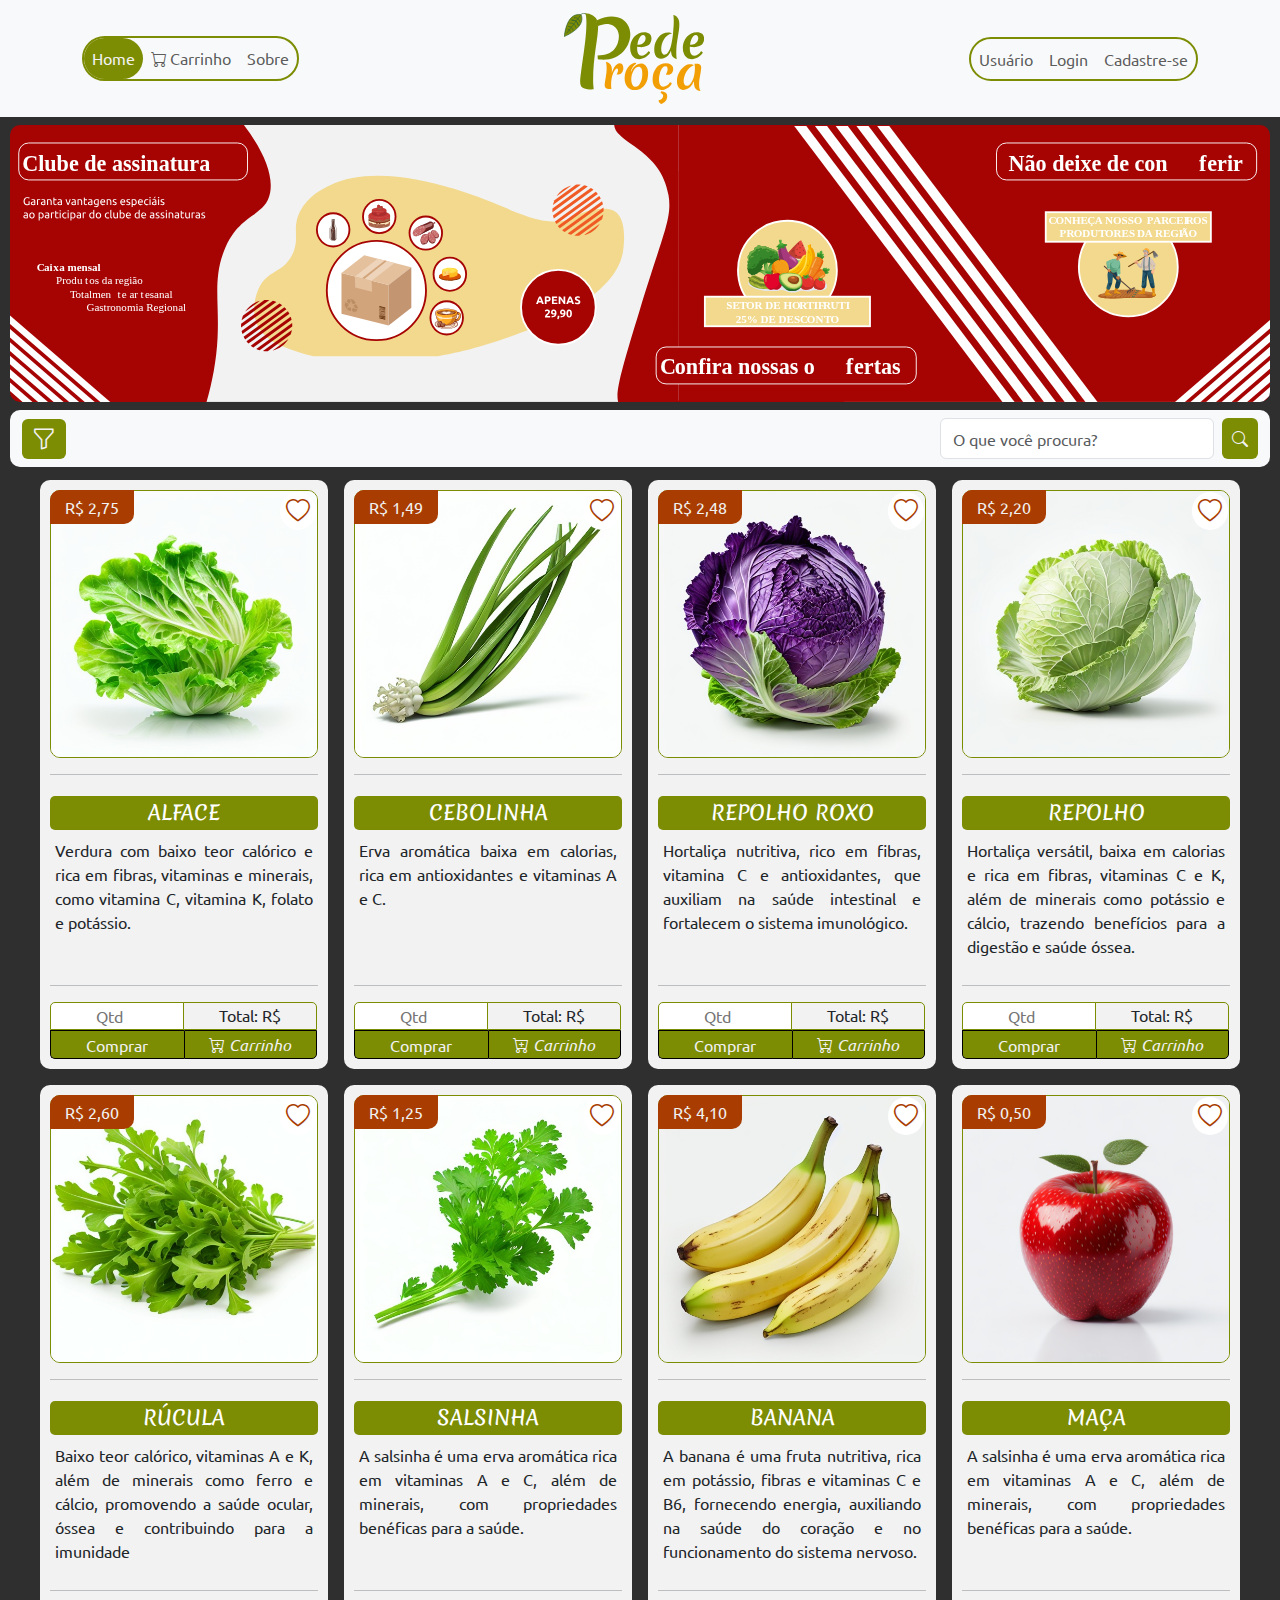
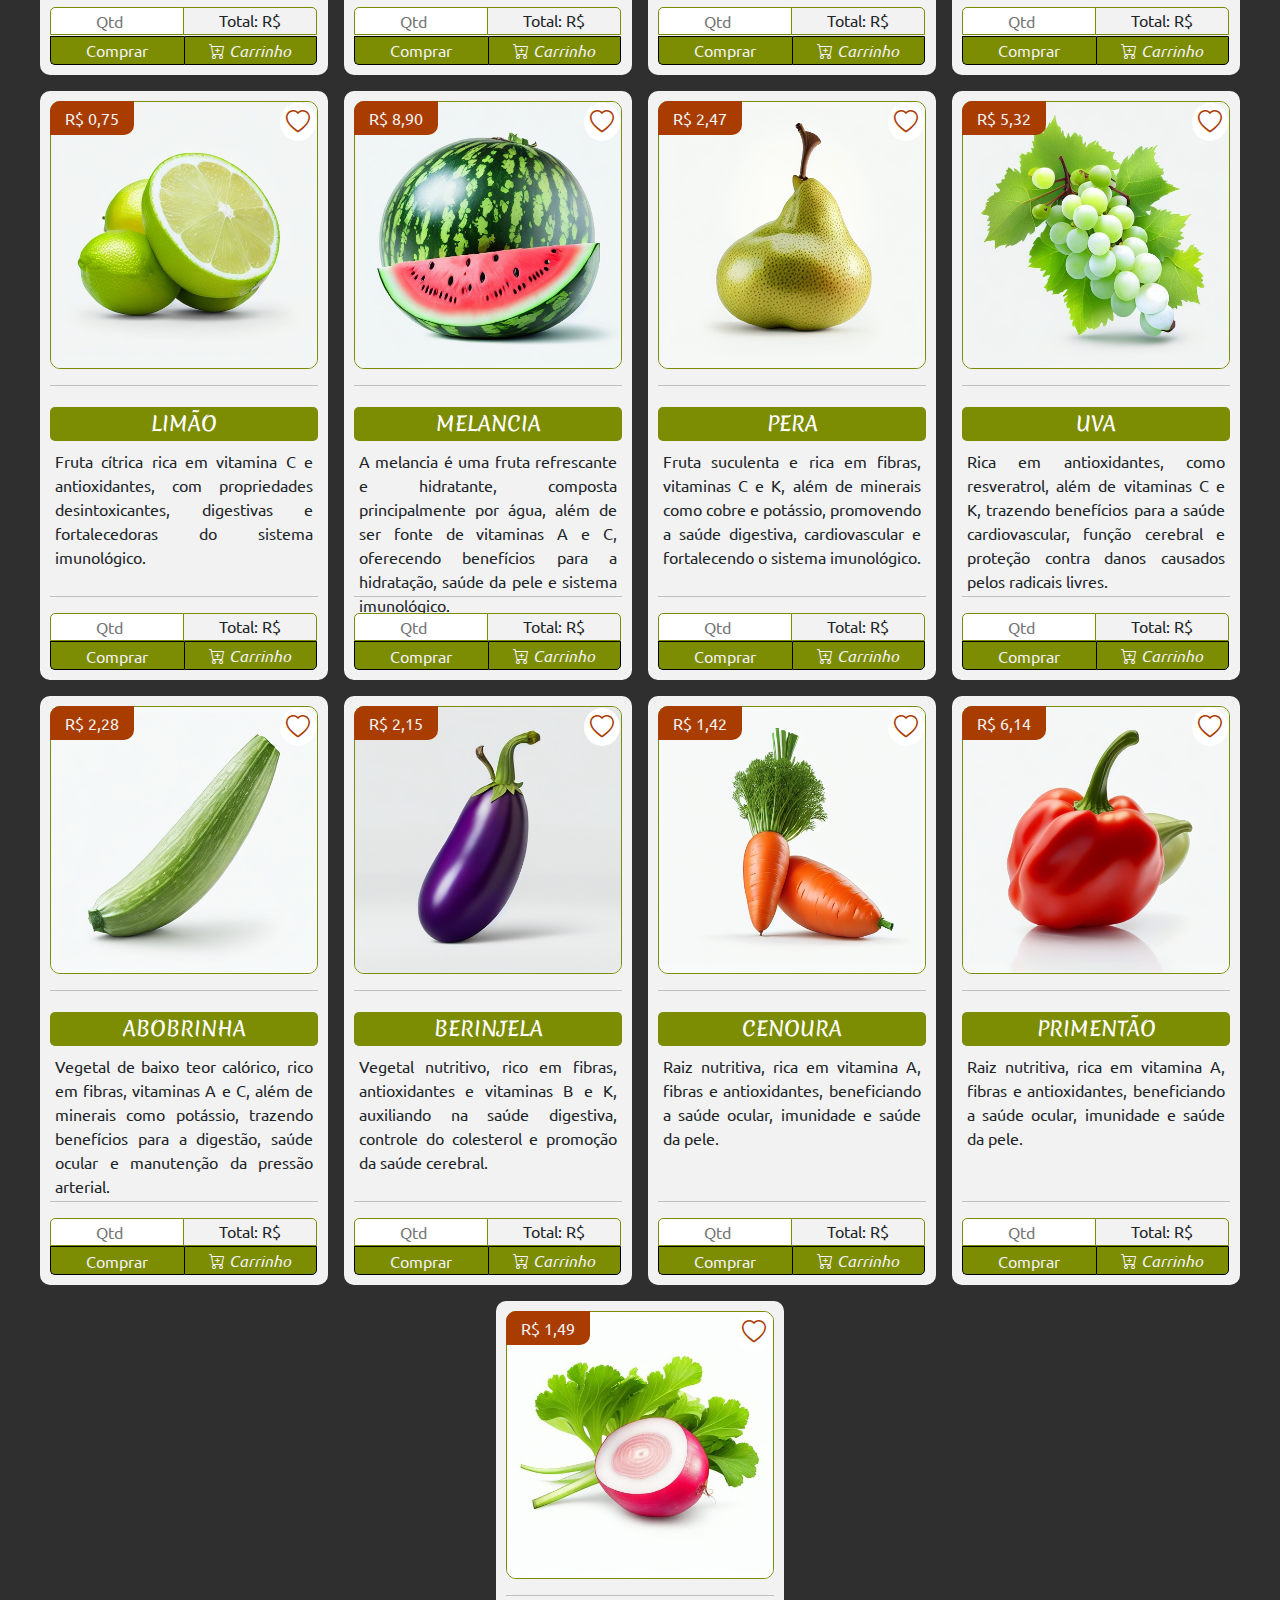
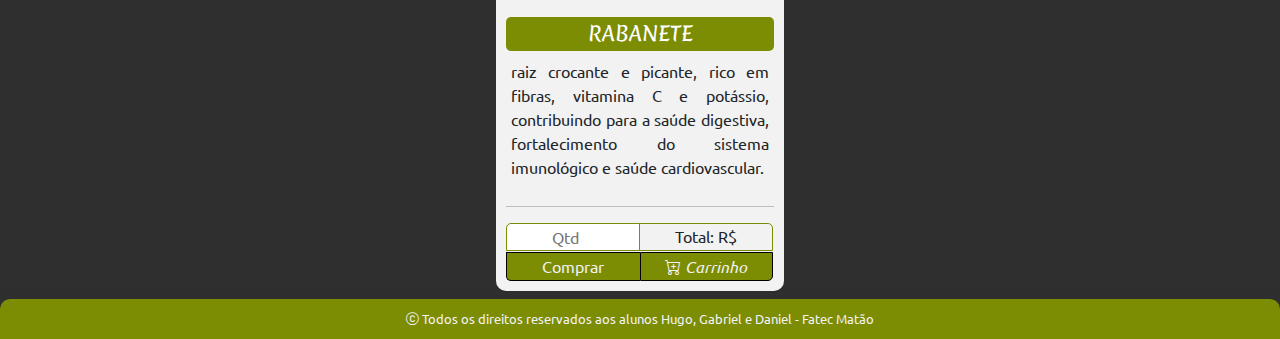
==== commit 53661c5b: "Update 28_05" ====
--- a/html/index.html
+++ b/html/index.html
@@ -1,643 +1,703 @@
 <!DOCTYPE html>
 <html lang="pt-br">
 
-    <head>
-        <meta charset="UTF-8">
-        <meta http-equiv="X-UA-Compatible" content="IE=edge">
-        <meta name="viewport" content="width=device-width, initial-scale=1.0">
-        <title>Pede Roça - Index</title>
-
-        <!-- Folha de estilo com Bootstrap -->
-        <link rel="stylesheet" href="../css/estilo.css">
-        <!-- Bootstrap Script -->
-        <script src="../node_modules/bootstrap/dist/js/bootstrap.bundle.min.js"></script>
-    </head>
-
-    <body>
-       <header>
-
-        <!--  HEADER MOBILE-->
-        <nav>
-          <div class="caixaLogoM d-md-none">
-            <img class="ajusteLogoMobile" src="../Imagens/Logo - Pede Roça2.svg" alt="Pede Roça">
-          </div>
-        </nav>
-
-        <!-- BARRA DE NAVEGAÇÃO MOBILE DO SITE -->
-        <nav class="d-flex justify-content-around align-items-center fixed-bottom navMobile d-md-none">
-          <div>
-            <a class="ajusteLinkNavMobile" href="Sobre.html"><i class="bi bi-buildings navImgDesktop"></i></a>
-            <p class="nomeLinkMobile">Sobre</p>
-          </div>
-          <div>
-            <a class="ajusteLinkNavMobile" href="CarrinhoCompras.html"><i class="bi bi-cart-check navImgDesktop"></i></a>
-            <p class="nomeLinkMobile">Carrinho</p>
-          </div>
-          <div class="ativoNavDeskop">
-            <a class="ajusteLinkNavMobile" href="index.html"><i class="bi bi-house navImgDesktop"></i></a>
-            <p class="nomeLinkMobile">Home</p>
-          </div>
-          <div>
-            <a class="ajusteLinkNavMobile" href="AreaDoUsuario.html"><i class="bi bi-file-person navImgDesktop"></i></a>
-            <p class="nomeLinkMobile">Usuário</p>
-          </div>
-          <div>
-            <a class="ajusteLinkNavMobile" href="Login.html"><i class="bi bi-person-circle navImgDesktop"></i></a>
-            <p class="nomeLinkMobile">Login</p>
-          </div>
-        </nav>
-        
-        <!-- BARRA DE NAVEGAÇÃO DESKTOP-->
-        <nav class="navbar navbar-expand-md navbar bg-light desktopNavbar">
-          <div class="container">
-            <div id="navbarNav" class="bgLinksNav">
-              <ul class="navbar-nav">
-                <li class="nav-item botaoPadraoNav-ativo">
-                  <a class="nav-link linkPadraoNav-ativo" href="index.html">Home</a>
-                </li>
-                <li class="nav-item">
-                  <a class="nav-link linkPadraoNav" href="CarrinhoCompras.html"><i class="bi bi-cart tamanhoCarrinhoNav"></i>Carrinho</a>
-                </li>
-                <li class="nav-item">
-                  <a class="nav-link linkPadraoNav" href="Sobre.html">Sobre</a>
-                </li>
-              </ul>
+<head>
+  <meta charset="UTF-8">
+  <meta http-equiv="X-UA-Compatible" content="IE=edge">
+  <meta name="viewport" content="width=device-width, initial-scale=1.0">
+  <link rel="shortcut icon" href="../Imagens/frutas.png" type="image/x-icon">
+  <title>Pede Roça - Index</title>
+
+  <!-- Folha de estilo com Bootstrap -->
+  <link rel="stylesheet" href="../css/estilo.css">
+  <!-- Bootstrap Script -->
+  <script src="../node_modules/bootstrap/dist/js/bootstrap.bundle.min.js"></script>
+</head>
+
+<body>
+  <header>
+
+    <!--  HEADER MOBILE-->
+    <nav>
+      <div class="caixaLogoM d-md-none">
+        <img class="ajusteLogoMobile" src="../Imagens/Logo - Pede Roça2.svg" alt="Pede Roça">
+      </div>
+    </nav>
+
+    <!-- BARRA DE NAVEGAÇÃO MOBILE DO SITE -->
+    <nav class="d-flex justify-content-around align-items-center fixed-bottom navMobile d-md-none">
+      <div>
+        <a class="ajusteLinkNavMobile" href="Sobre.html"><i class="bi bi-buildings navImgDesktop"></i></a>
+        <p class="nomeLinkMobile">Sobre</p>
+      </div>
+      <div>
+        <a class="ajusteLinkNavMobile" href="CarrinhoCompras.html"><i class="bi bi-cart-check navImgDesktop"></i></a>
+        <p class="nomeLinkMobile">Carrinho</p>
+      </div>
+      <div class="ativoNavDeskop">
+        <a class="ajusteLinkNavMobile" href="index.html"><i class="bi bi-house navImgDesktop"></i></a>
+        <p class="nomeLinkMobile">Home</p>
+      </div>
+      <div>
+        <a class="ajusteLinkNavMobile" href="AreaDoUsuario.html"><i class="bi bi-file-person navImgDesktop"></i></a>
+        <p class="nomeLinkMobile">Usuário</p>
+      </div>
+      <div>
+        <a class="ajusteLinkNavMobile" href="Login.html"><i class="bi bi-person-circle navImgDesktop"></i></a>
+        <p class="nomeLinkMobile">Login</p>
+      </div>
+    </nav>
+
+    <!-- BARRA DE NAVEGAÇÃO DESKTOP-->
+    <nav class="navbar navbar-expand-md navbar bg-light desktopNavbar">
+      <div class="container">
+        <div id="navbarNav" class="bgLinksNav">
+          <ul class="navbar-nav">
+            <li class="nav-item botaoPadraoNav-ativo">
+              <a class="nav-link linkPadraoNav-ativo" href="index.html">Home</a>
+            </li>
+            <li class="nav-item">
+              <a class="nav-link linkPadraoNav" href="CarrinhoCompras.html"><i
+                  class="bi bi-cart tamanhoCarrinhoNav"></i>Carrinho</a>
+            </li>
+            <li class="nav-item">
+              <a class="nav-link linkPadraoNav" href="Sobre.html">Sobre</a>
+            </li>
+          </ul>
+        </div>
+        <div id="navbarNav">
+          <a class="nav-item linkPadraoNav" href="index.html">
+            <img class="ajusteLogo" src="../Imagens//Logo - Pede Roça2.svg" alt="Pede Roça">
+          </a>
+        </div>
+        <div id="navbarNav" class="bgLinksNav">
+          <ul class="navbar-nav">
+            <li class="nav-item ">
+              <a class="nav-link linkPadraoNav" href="AreaDoUsuario.html">Usuário</a>
+            </li>
+            <li class="nav-item">
+              <a class="nav-link linkPadraoNav" href="Login.html">Login</a>
+            </li>
+            <li class="nav-item">
+              <a class="nav-link linkPadraoNav" href="Cadastro.html">Cadastre-se</a>
+            </li>
+          </ul>
+        </div>
+      </div>
+    </nav>
+
+  </header>
+
+  <main>
+    <!-----------Image - Desktop --------------->
+    <img src="../Imagens/Editadas/Desktop.svg" class="img-fluid desktopNavbar marginBanner" alt="...">
+    <!-----------Carrocel - Celular --------------->
+    <div id="carouselExampleAutoplaying" class="carousel slide mobileNavbar marginBannerM" data-bs-ride="carousel">
+      <div class="carousel-inner">
+        <div class="carousel-item active">
+          <img src="../Imagens/Editadas/SVG/Carrocel1.svg" class="d-block w-100" alt="...">
+        </div>
+        <div class="carousel-item">
+          <img src="../Imagens/Editadas/SVG/Carrocel2.svg" class="d-block w-100" alt="...">
+        </div>
+      </div>
+      <button class="carousel-control-prev" type="button" data-bs-target="#carouselExampleAutoplaying"
+        data-bs-slide="prev">
+        <span class="carousel-control-prev-icon" aria-hidden="true"></span>
+        <span class="visually-hidden">Previous</span>
+      </button>
+      <button class="carousel-control-next" type="button" data-bs-target="#carouselExampleAutoplaying"
+        data-bs-slide="next">
+        <span class="carousel-control-next-icon" aria-hidden="true"></span>
+        <span class="visually-hidden">Next</span>
+      </button>
+    </div>
+    <!------------Filtro de pesquisa--------->
+    <nav class="navbar navbar-expand-xxxl navbar-light bg-light sticky-top filtroPesquisa">
+      <div class="container-fluid">
+        <button class="navbar-toggler bgFiltro" type="button" data-bs-toggle="collapse"
+          data-bs-target="#filtroDePesquisa" aria-controls="filtroDePesquisa" aria-expanded="false"
+          aria-label="Toggle navigation">
+          <span><i class="bi bi-funnel corFiltro"></i></span>
+        </button>
+        <form class="d-flex">
+          <input class="form-control me-2" type="search" placeholder="O que você procura?" aria-label="Search">
+          <button class="btn btn-outline-success bgFiltro" type="submit"><i
+              class="bi bi-search corPesquisa"></i></button>
+        </form>
+        <div class="collapse navbar-collapse" id="filtroDePesquisa">
+          <hr>
+          <div class="coluna d-flex flex-wrap align-items-center justify-content-between my-2">
+            <div class="form-check colunaItem">
+              <input class="form-check-input" type="checkbox" value="" id="flexCheckDefault">
+              <label class="form-check-label" for="flexCheckDefault">
+                Frutas
+              </label>
             </div>
-            <div id="navbarNav">
-              <a class="nav-item linkPadraoNav" href="index.html">
-                <img class="ajusteLogo" src="../Imagens//Logo - Pede Roça2.svg" alt="Pede Roça">
-              </a>
+            <div class="form-check colunaItem">
+              <input class="form-check-input" type="checkbox" value="" id="flexCheckDefault">
+              <label class="form-check-label" for="flexCheckDefault">
+                Legumes
+              </label>
             </div>
-            <div id="navbarNav" class="bgLinksNav">
-              <ul class="navbar-nav">
-                <li class="nav-item ">
-                  <a class="nav-link linkPadraoNav" href="AreaDoUsuario.html">Usuário</a>
-                </li>
-                <li class="nav-item">
-                  <a class="nav-link linkPadraoNav" href="Login.html">Login</a>
-                </li>
-                <li class="nav-item">
-                  <a class="nav-link linkPadraoNav" href="Cadastro.html">Cadastre-se</a>
-                </li>
-              </ul>
+            <div class="form-check colunaItem">
+              <input class="form-check-input" type="checkbox" value="" id="flexCheckDefault">
+              <label class="form-check-label" for="flexCheckDefault">
+                Verduras
+              </label>
             </div>
-          </div>
-        </nav>
-
-       </header>
-
-       <main>
-        <!-----------Image - Desktop --------------->
-        <img src="../Imagens/Editadas/Desktop.svg" class="img-fluid desktopNavbar marginBanner" alt="...">
-        <!-----------Carrocel - Celular --------------->
-        <div id="carouselExampleAutoplaying" class="carousel slide mobileNavbar marginBannerM" data-bs-ride="carousel">
-          <div class="carousel-inner">
-            <div class="carousel-item active">
-              <img src="../Imagens/Editadas/SVG/Carrocel1.svg" class="d-block w-100" alt="...">
+            <div class="form-check colunaItem">
+              <input class="form-check-input" type="checkbox" value="" id="flexCheckDefault">
+              <label class="form-check-label" for="flexCheckDefault">
+                Orgânicos
+              </label>
             </div>
-            <div class="carousel-item">
-              <img src="../Imagens/Editadas/SVG/Carrocel2.svg" class="d-block w-100" alt="...">
+            <div class="form-check colunaItem">
+              <input class="form-check-input" type="checkbox" value="" id="flexCheckDefault">
+              <label class="form-check-label" for="flexCheckDefault">
+                Bebidas
+              </label>
             </div>
-          </div>
-          <button class="carousel-control-prev" type="button" data-bs-target="#carouselExampleAutoplaying" data-bs-slide="prev">
-            <span class="carousel-control-prev-icon" aria-hidden="true"></span>
-            <span class="visually-hidden">Previous</span>
-          </button>
-          <button class="carousel-control-next" type="button" data-bs-target="#carouselExampleAutoplaying" data-bs-slide="next">
-            <span class="carousel-control-next-icon" aria-hidden="true"></span>
-            <span class="visually-hidden">Next</span>
-          </button>
-        </div>
-        <!------------Filtro de pesquisa--------->
-        <nav class="navbar navbar-expand-xxxl navbar-light bg-light sticky-top filtroPesquisa">
-          <div class="container-fluid">
-            <button class="navbar-toggler bgFiltro" type="button" data-bs-toggle="collapse" data-bs-target="#filtroDePesquisa" aria-controls="filtroDePesquisa" aria-expanded="false" aria-label="Toggle navigation">
-              <span><i class="bi bi-funnel corFiltro"></i></span>
-            </button>
-            <form class="d-flex">
-              <input class="form-control me-2" type="search" placeholder="O que você procura?" aria-label="Search">
-              <button class="btn btn-outline-success bgFiltro" type="submit"><i class="bi bi-search corPesquisa"></i></button>
-            </form>
-            <div class="collapse navbar-collapse" id="filtroDePesquisa">
-              <div class="coluna d-flex flex-wrap align-items-center justify-content-between my-2">
-                <div class="form-check colunaItem">
-                  <input class="form-check-input" type="checkbox" value="" id="flexCheckDefault">
-                  <label class="form-check-label" for="flexCheckDefault">
-                    Frutas
-                  </label>
-                </div>
-                <div class="form-check colunaItem">
-                  <input class="form-check-input" type="checkbox" value="" id="flexCheckDefault">
-                  <label class="form-check-label" for="flexCheckDefault">
-                    Legumes
-                  </label>
-                </div>
-                <div class="form-check colunaItem">
-                  <input class="form-check-input" type="checkbox" value="" id="flexCheckDefault">
-                  <label class="form-check-label" for="flexCheckDefault">
-                    Verduras
-                  </label>
-                </div>
-                <div class="form-check colunaItem">
-                  <input class="form-check-input" type="checkbox" value="" id="flexCheckDefault">
-                  <label class="form-check-label" for="flexCheckDefault">
-                    Orgânicos
-                  </label>
-                </div>
-                <div class="form-check colunaItem">
-                  <input class="form-check-input" type="checkbox" value="" id="flexCheckDefault">
-                  <label class="form-check-label" for="flexCheckDefault">
-                    Bebidas
-                  </label>
-                </div>
-                <div class="form-check colunaItem">
-                  <input class="form-check-input" type="checkbox" value="" id="flexCheckDefault">
-                  <label class="form-check-label" for="flexCheckDefault">
-                    Favoritos
-                  </label>
-                </div>
-              </div>
+            <div class="form-check colunaItem">
+              <input class="form-check-input" type="checkbox" value="" id="flexCheckDefault">
+              <label class="form-check-label" for="flexCheckDefault">
+                Favoritos
+              </label>
             </div>
           </div>
-        </nav>
-        <!-- Cards de venda -->
-        <section id="Cartoes" class="px-2 py-2 d-flex flex-wrap gap-3 justify-content-center align-content-center">
-          <div class="geralCard">
-            <div class="posicaoPreco">
-              <span id="precoProduto1" class="tagMoeda">2,75</span>
-            </div>
-            <div class="posicaoFavorito">
-              <button id="boxFavoritoF1" onclick="trocarIcone('F1')"><i class="bi bi-heart tamanhoFavorito" id="favoritoF1"></i></button>
-            </div>
-            <div class="imagemVenda">
-              <img class="card-img-top tamanhoImgVenda" src="../Imagens/Verdura - Alface.jpg" alt="alface">
-            </div>
-            <hr>
-            <div id="nomeProduto">
-              <h5>Alface</h5>
-              <p>Verdura com baixo teor calórico e rica em fibras, vitaminas e minerais, como vitamina C, vitamina K, folato e potássio.</p>
-            </div>
-            <hr>
-            <div class="qtdTotalCompraCarrinho">
-              <div class="d-flex input-group grupoQtdTotal" role="group" aria-label="Basic example">
-                <input class="inputBorda quantidadeProduto" type="number" min="0" name="quantidadeProduto1" id="quantidadeProduto1" placeholder="Qtd" onchange="calcularValorTotal(1)">
-                <span class="inputBorda valorTotalProduto" id="valorTotalProduto1"></span>
-              </div>
-              <div class="btn-group" role="group" aria-label="Basic example">
-                <button type="button" class="btnComprar">Comprar</button>
-                <button type="button" class="btnCarrinho"><i class="bi bi-cart-plus tamanhoCarrinho"></i></button>
-              </div>
-            </div>          
-          </div>
-          <div class="geralCard">
-            <div class="posicaoPreco">
-              <span id="precoProduto2" class="tagMoeda">1,49</span>
-            </div>
-            <div class="posicaoFavorito">
-              <button id="boxFavoritoF2" onclick="trocarIcone('F2')"><i class="bi bi-heart tamanhoFavorito" id="favoritoF2"></i></button>
-            </div>
-            <div class="imagemVenda">
-              <img class="card-img-top tamanhoImgVenda" src="../Imagens/Verdura - Cebolinha.jpg" alt="alface">
-            </div>
-            <hr>
-            <div id="nomeProduto">
-              <h5>Cebolinha</h5>
-              <p>Erva aromática baixa em calorias, rica em antioxidantes e vitaminas A e C.</p>
-            </div>
-            <hr>
-            <div class="qtdTotalCompraCarrinho">
-              <div class="d-flex input-group grupoQtdTotal" role="group" aria-label="Basic example">
-                <input class="inputBorda quantidadeProduto" type="number" min="0" name="quantidadeProduto1" id="quantidadeProduto2" placeholder="Qtd" onchange="calcularValorTotal(2)">
-                <span class="inputBorda valorTotalProduto" id="valorTotalProduto2"></span>
-              </div>
-              <div class="btn-group" role="group" aria-label="Basic example">
-                <button type="button" class="btnComprar">Comprar</button>
-                <button type="button" class="btnCarrinho"><i class="bi bi-cart-plus tamanhoCarrinho"></i></button>
-              </div>
-            </div>          
-          </div>
-          <div class="geralCard">
-            <div class="posicaoPreco">
-              <span id="precoProduto3" class="tagMoeda">2,48</span>
-            </div>
-            <div class="posicaoFavorito">
-              <button id="boxFavoritoF3" onclick="trocarIcone('F3')"><i class="bi bi-heart tamanhoFavorito" id="favoritoF3"></i></button>
-            </div>
-            <div class="imagemVenda">
-              <img class="card-img-top tamanhoImgVenda" src="../Imagens/Verdura - Repolho Roxo.jpg" alt="alface">
-            </div>
-            <hr>
-            <div id="nomeProduto">
-              <h5>Repolho roxo</h5>
-              <p>Hortaliça nutritiva, rico em fibras, vitamina C e antioxidantes, que auxiliam na saúde intestinal e fortalecem o sistema imunológico.</p>
-            </div>
-            <hr>
-            <div class="qtdTotalCompraCarrinho">
-              <div class="d-flex input-group grupoQtdTotal" role="group" aria-label="Basic example">
-                <input class="inputBorda quantidadeProduto" type="number" min="0" name="quantidadeProduto1" id="quantidadeProduto3" placeholder="Qtd" onchange="calcularValorTotal(3)">
-                <span class="inputBorda valorTotalProduto" id="valorTotalProduto3"></span>
-              </div>
-              <div class="btn-group" role="group" aria-label="Basic example">
-                <button type="button" class="btnComprar">Comprar</button>
-                <button type="button" class="btnCarrinho"><i class="bi bi-cart-plus tamanhoCarrinho"></i></button>
-              </div>
-            </div>          
-          </div>
-          <div class="geralCard">
-            <div class="posicaoPreco">
-              <span id="precoProduto4" class="tagMoeda">2,20</span>
-            </div>
-            <div class="posicaoFavorito">
-              <button id="boxFavoritoF4" onclick="trocarIcone('F4')"><i class="bi bi-heart tamanhoFavorito" id="favoritoF4"></i></button>
-            </div>
-            <div class="imagemVenda">
-              <img class="card-img-top tamanhoImgVenda" src="../Imagens/Verdura - Repolho.jpg" alt="alface">
-            </div>
-            <hr>
-            <div id="nomeProduto">
-              <h5>Repolho</h5>
-              <p>Hortaliça versátil, baixa em calorias e rica em fibras, vitaminas C e K, além de minerais como potássio e cálcio, trazendo benefícios para a digestão e saúde óssea.</p>
-            </div>
-            <hr>
-            <div class="qtdTotalCompraCarrinho">
-              <div class="d-flex input-group grupoQtdTotal" role="group" aria-label="Basic example">
-                <input class="inputBorda quantidadeProduto" type="number" min="0" name="quantidadeProduto1" id="quantidadeProduto4" placeholder="Qtd" onchange="calcularValorTotal(4)">
-                <span class="inputBorda valorTotalProduto" id="valorTotalProduto4"></span>
-              </div>
-              <div class="btn-group" role="group" aria-label="Basic example">
-                <button type="button" class="btnComprar">Comprar</button>
-                <button type="button" class="btnCarrinho"><i class="bi bi-cart-plus tamanhoCarrinho"></i></button>
-              </div>
-            </div>          
-          </div>
-          <div class="geralCard">
-            <div class="posicaoPreco">
-              <span id="precoProduto5" class="tagMoeda">2,60</span>
-            </div>
-            <div class="posicaoFavorito">
-              <button id="boxFavoritoF5" onclick="trocarIcone('F5')"><i class="bi bi-heart tamanhoFavorito" id="favoritoF5"></i></button>
-            </div>
-            <div class="imagemVenda">
-              <img class="card-img-top tamanhoImgVenda" src="../Imagens/Verdura - Rucula.jpg" alt="alface">
-            </div>
-            <hr>
-            <div id="nomeProduto">
-              <h5>Rúcula</h5>
-              <p>Baixo teor calórico, vitaminas A e K, além de minerais como ferro e cálcio, promovendo a saúde ocular, óssea e contribuindo para a imunidade</p>
-            </div>
-            <hr>
-            <div class="qtdTotalCompraCarrinho">
-              <div class="d-flex input-group grupoQtdTotal" role="group" aria-label="Basic example">
-                <input class="inputBorda quantidadeProduto" type="number" min="0" name="quantidadeProduto1" id="quantidadeProduto5" placeholder="Qtd" onchange="calcularValorTotal(5)">
-                <span class="inputBorda valorTotalProduto" id="valorTotalProduto5"></span>
-              </div>
-              <div class="btn-group" role="group" aria-label="Basic example">
-                <button type="button" class="btnComprar">Comprar</button>
-                <button type="button" class="btnCarrinho"><i class="bi bi-cart-plus tamanhoCarrinho"></i></button>
-              </div>
-            </div>          
-          </div>
-          <div class="geralCard">
-            <div class="posicaoPreco">
-              <span id="precoProduto6" class="tagMoeda">1,25</span>
-            </div>
-            <div class="posicaoFavorito">
-              <button id="boxFavoritoF6" onclick="trocarIcone('F6')"><i class="bi bi-heart tamanhoFavorito" id="favoritoF6"></i></button>
-            </div>
-            <div class="imagemVenda">
-              <img class="card-img-top tamanhoImgVenda" src="../Imagens/Verdura - Salsinha.jpg" alt="alface">
-            </div>
-            <hr>
-            <div id="nomeProduto">
-              <h5>Salsinha</h5>
-              <p>A salsinha é uma erva aromática rica em vitaminas A e C, além de minerais, com propriedades benéficas para a saúde.</p>
-            </div>
-            <hr>
-            <div class="qtdTotalCompraCarrinho">
-              <div class="d-flex input-group grupoQtdTotal" role="group" aria-label="Basic example">
-                <input class="inputBorda quantidadeProduto" type="number" min="0" name="quantidadeProduto1" id="quantidadeProduto6" placeholder="Qtd" onchange="calcularValorTotal(6)">
-                <span class="inputBorda valorTotalProduto" id="valorTotalProduto6"></span>
-              </div>
-              <div class="btn-group" role="group" aria-label="Basic example">
-                <button type="button" class="btnComprar">Comprar</button>
-                <button type="button" class="btnCarrinho"><i class="bi bi-cart-plus tamanhoCarrinho"></i></button>
-              </div>
-            </div>          
-          </div>
-          <div class="geralCard">
-            <div class="posicaoPreco">
-              <span id="precoProduto7" class="tagMoeda">4,10</span>
-            </div>
-            <div class="posicaoFavorito">
-              <button id="boxFavoritoF7" onclick="trocarIcone('F7')"><i class="bi bi-heart tamanhoFavorito" id="favoritoF7"></i></button>
-            </div>
-            <div class="imagemVenda">
-              <img class="card-img-top tamanhoImgVenda" src="../Imagens/Fruta-Banana.jpg" alt="Banana">
-            </div>
-            <hr>
-            <div id="nomeProduto">
-              <h5>Banana</h5>
-              <p>A banana é uma fruta nutritiva, rica em potássio, fibras e vitaminas C e B6, fornecendo energia, auxiliando na saúde do coração e no funcionamento do sistema nervoso.</p>
-            </div>
-            <hr>
-            <div class="qtdTotalCompraCarrinho">
-              <div class="d-flex input-group grupoQtdTotal" role="group" aria-label="Basic example">
-                <input class="inputBorda quantidadeProduto" type="number" min="0" name="quantidadeProduto1" id="quantidadeProduto7" placeholder="Qtd" onchange="calcularValorTotal(7)">
-                <span class="inputBorda valorTotalProduto" id="valorTotalProduto7"></span>
-              </div>
-              <div class="btn-group" role="group" aria-label="Basic example">
-                <button type="button" class="btnComprar">Comprar</button>
-                <button type="button" class="btnCarrinho"><i class="bi bi-cart-plus tamanhoCarrinho"></i></button>
-              </div>
-            </div>          
-          </div>
-          <div class="geralCard">
-            <div class="posicaoPreco">
-              <span id="precoProduto8" class="tagMoeda">0,50</span>
-            </div>
-            <div class="posicaoFavorito">
-              <button id="boxFavoritoF8" onclick="trocarIcone('F8')"><i class="bi bi-heart tamanhoFavorito" id="favoritoF8"></i></button>
-            </div>
-            <div class="imagemVenda">
-              <img class="card-img-top tamanhoImgVenda" src="../Imagens/Fruta-Maca.jpg" alt="Maça">
-            </div>
-            <hr>
-            <div id="nomeProduto">
-              <h5>Maça</h5>
-              <p>A salsinha é uma erva aromática rica em vitaminas A e C, além de minerais, com propriedades benéficas para a saúde.</p>
-            </div>
-            <hr>
-            <div class="qtdTotalCompraCarrinho">
-              <div class="d-flex input-group grupoQtdTotal" role="group" aria-label="Basic example">
-                <input class="inputBorda quantidadeProduto" type="number" min="0" name="quantidadeProduto1" id="quantidadeProduto8" placeholder="Qtd" onchange="calcularValorTotal(8)">
-                <span class="inputBorda valorTotalProduto" id="valorTotalProduto8"></span>
-              </div>
-              <div class="btn-group" role="group" aria-label="Basic example">
-                <button type="button" class="btnComprar">Comprar</button>
-                <button type="button" class="btnCarrinho"><i class="bi bi-cart-plus tamanhoCarrinho"></i></button>
-              </div>
-            </div>          
-          </div>
-          <div class="geralCard">
-            <div class="posicaoPreco">
-              <span id="precoProduto9" class="tagMoeda">0,75</span>
-            </div>
-            <div class="posicaoFavorito">
-              <button id="boxFavoritoF9" onclick="trocarIcone('F9')"><i class="bi bi-heart tamanhoFavorito" id="favoritoF9"></i></button>
-            </div>
-            <div class="imagemVenda">
-              <img class="card-img-top tamanhoImgVenda" src="../Imagens/Fruta-Limao.jpg" alt="Limão">
-            </div>
-            <hr>
-            <div id="nomeProduto">
-              <h5>Limão</h5>
-              <p>Fruta cítrica rica em vitamina C e antioxidantes, com propriedades desintoxicantes, digestivas e fortalecedoras do sistema imunológico.</p>
-            </div>
-            <hr>
-            <div class="qtdTotalCompraCarrinho">
-              <div class="d-flex input-group grupoQtdTotal" role="group" aria-label="Basic example">
-                <input class="inputBorda quantidadeProduto" type="number" min="0" name="quantidadeProduto1" id="quantidadeProduto9" placeholder="Qtd" onchange="calcularValorTotal(9)">
-                <span class="inputBorda valorTotalProduto" id="valorTotalProduto9"></span>
-              </div>
-              <div class="btn-group" role="group" aria-label="Basic example">
-                <button type="button" class="btnComprar">Comprar</button>
-                <button type="button" class="btnCarrinho"><i class="bi bi-cart-plus tamanhoCarrinho"></i></button>
-              </div>
-            </div>          
-          </div>
-          <div class="geralCard">
-            <div class="posicaoPreco">
-              <span id="precoProduto10" class="tagMoeda">8,90</span>
-            </div>
-            <div class="posicaoFavorito">
-              <button id="boxFavoritoF10" onclick="trocarIcone('F10')"><i class="bi bi-heart tamanhoFavorito" id="favoritoF10"></i></button>
-            </div>
-            <div class="imagemVenda">
-              <img class="card-img-top tamanhoImgVenda" src="../Imagens/Fruta-Melancia.jpg" alt="Melancia">
-            </div>
-            <hr>
-            <div id="nomeProduto">
-              <h5>Melancia</h5>
-              <p>A melancia é uma fruta refrescante e hidratante, composta principalmente por água, além de ser fonte de vitaminas A e C, oferecendo benefícios para a hidratação, saúde da pele e sistema imunológico.
-              </p>
-            </div>
-            <hr>
-            <div class="qtdTotalCompraCarrinho">
-              <div class="d-flex input-group grupoQtdTotal" role="group" aria-label="Basic example">
-                <input class="inputBorda quantidadeProduto" type="number" min="0" name="quantidadeProduto1" id="quantidadeProduto10" placeholder="Qtd" onchange="calcularValorTotal(10)">
-                <span class="inputBorda valorTotalProduto" id="valorTotalProduto10"></span>
-              </div>
-              <div class="btn-group" role="group" aria-label="Basic example">
-                <button type="button" class="btnComprar">Comprar</button>
-                <button type="button" class="btnCarrinho"><i class="bi bi-cart-plus tamanhoCarrinho"></i></button>
-              </div>
-            </div>          
-          </div>
-          <div class="geralCard">
-            <div class="posicaoPreco">
-              <span id="precoProduto11" class="tagMoeda">2,47</span>
-            </div>
-            <div class="posicaoFavorito">
-              <button id="boxFavoritoF11" onclick="trocarIcone('F11')"><i class="bi bi-heart tamanhoFavorito" id="favoritoF11"></i></button>
-            </div>
-            <div class="imagemVenda">
-              <img class="card-img-top tamanhoImgVenda" src="../Imagens/Fruta-Pera.jpg" alt="Melancia">
-            </div>
-            <hr>
-            <div id="nomeProduto">
-              <h5>Pera</h5>
-              <p>Fruta suculenta e rica em fibras, vitaminas C e K, além de minerais como cobre e potássio, promovendo a saúde digestiva, cardiovascular e fortalecendo o sistema imunológico.
-              </p>
-            </div>
-            <hr>
-            <div class="qtdTotalCompraCarrinho">
-              <div class="d-flex input-group grupoQtdTotal" role="group" aria-label="Basic example">
-                <input class="inputBorda quantidadeProduto" type="number" min="0" name="quantidadeProduto1" id="quantidadeProduto11" placeholder="Qtd" onchange="calcularValorTotal(11)">
-                <span class="inputBorda valorTotalProduto" id="valorTotalProduto11"></span>
-              </div>
-              <div class="btn-group" role="group" aria-label="Basic example">
-                <button type="button" class="btnComprar">Comprar</button>
-                <button type="button" class="btnCarrinho"><i class="bi bi-cart-plus tamanhoCarrinho"></i></button>
-              </div>
-            </div>          
-          </div>
-          <div class="geralCard">
-            <div class="posicaoPreco">
-              <span id="precoProduto12" class="tagMoeda">5,32</span>
-            </div>
-            <div class="posicaoFavorito">
-              <button id="boxFavoritoF12" onclick="trocarIcone('F12')"><i class="bi bi-heart tamanhoFavorito" id="favoritoF12"></i></button>
-            </div>
-            <div class="imagemVenda">
-              <img class="card-img-top tamanhoImgVenda" src="../Imagens/Fruta-Uva.jpg" alt="Uva">
-            </div>
-            <hr>
-            <div id="nomeProduto">
-              <h5>Uva</h5>
-              <p>Rica em antioxidantes, como resveratrol, além de vitaminas C e K, trazendo benefícios para a saúde cardiovascular, função cerebral e proteção contra danos causados pelos radicais livres.
-              </p>
-            </div>
-            <hr>
-            <div class="qtdTotalCompraCarrinho">
-              <div class="d-flex input-group grupoQtdTotal" role="group" aria-label="Basic example">
-                <input class="inputBorda quantidadeProduto" type="number" min="0" name="quantidadeProduto1" id="quantidadeProduto12" placeholder="Qtd" onchange="calcularValorTotal(12)">
-                <span class="inputBorda valorTotalProduto" id="valorTotalProduto12"></span>
-              </div>
-              <div class="btn-group" role="group" aria-label="Basic example">
-                <button type="button" class="btnComprar">Comprar</button>
-                <button type="button" class="btnCarrinho"><i class="bi bi-cart-plus tamanhoCarrinho"></i></button>
-              </div>
-            </div>          
-          </div>
-          <div class="geralCard">
-            <div class="posicaoPreco">
-              <span id="precoProduto13" class="tagMoeda">2,28</span>
-            </div>
-            <div class="posicaoFavorito">
-              <button id="boxFavoritoF13" onclick="trocarIcone('F13')"><i class="bi bi-heart tamanhoFavorito" id="favoritoF13"></i></button>
-            </div>
-            <div class="imagemVenda">
-              <img class="card-img-top tamanhoImgVenda" src="../Imagens/Legume-Abobrinha.jpg" alt="Uva">
-            </div>
-            <hr>
-            <div id="nomeProduto">
-              <h5>Abobrinha</h5>
-              <p>Vegetal de baixo teor calórico, rico em fibras, vitaminas A e C, além de minerais como potássio, trazendo benefícios para a digestão, saúde ocular e manutenção da pressão arterial.
-              </p>
-            </div>
-            <hr>
-            <div class="qtdTotalCompraCarrinho">
-              <div class="d-flex input-group grupoQtdTotal" role="group" aria-label="Basic example">
-                <input class="inputBorda quantidadeProduto" type="number" min="0" name="quantidadeProduto1" id="quantidadeProduto13" placeholder="Qtd" onchange="calcularValorTotal(13)">
-                <span class="inputBorda valorTotalProduto" id="valorTotalProduto13"></span>
-              </div>
-              <div class="btn-group" role="group" aria-label="Basic example">
-                <button type="button" class="btnComprar">Comprar</button>
-                <button type="button" class="btnCarrinho"><i class="bi bi-cart-plus tamanhoCarrinho"></i></button>
-              </div>
-            </div>          
-          </div>
-          <div class="geralCard">
-            <div class="posicaoPreco">
-              <span id="precoProduto15" class="tagMoeda">2,15</span>
-            </div>
-            <div class="posicaoFavorito">
-              <button id="boxFavoritoF15" onclick="trocarIcone('F15')"><i class="bi bi-heart tamanhoFavorito" id="favoritoF15"></i></button>
-            </div>
-            <div class="imagemVenda">
-              <img class="card-img-top tamanhoImgVenda" src="../Imagens/Legume-Beringela.jpg" alt="Berinjela">
-            </div>
-            <hr>
-            <div id="nomeProduto">
-              <h5>Berinjela</h5>
-              <p>Vegetal nutritivo, rico em fibras, antioxidantes e vitaminas B e K, auxiliando na saúde digestiva, controle do colesterol e promoção da saúde cerebral.
-              </p>
-            </div>
-            <hr>
-            <div class="qtdTotalCompraCarrinho">
-              <div class="d-flex input-group grupoQtdTotal" role="group" aria-label="Basic example">
-                <input class="inputBorda quantidadeProduto" type="number" min="0" name="quantidadeProduto1" id="quantidadeProduto15" placeholder="Qtd" onchange="calcularValorTotal(15)">
-                <span class="inputBorda valorTotalProduto" id="valorTotalProduto15"></span>
-              </div>
-              <div class="btn-group" role="group" aria-label="Basic example">
-                <button type="button" class="btnComprar">Comprar</button>
-                <button type="button" class="btnCarrinho"><i class="bi bi-cart-plus tamanhoCarrinho"></i></button>
-              </div>
-            </div>          
-          </div>
-          <div class="geralCard">
-            <div class="posicaoPreco">
-              <span id="precoProduto16" class="tagMoeda">1,42</span>
-            </div>
-            <div class="posicaoFavorito">
-              <button id="boxFavoritoF16" onclick="trocarIcone('F16')"><i class="bi bi-heart tamanhoFavorito" id="favoritoF16"></i></button>
-            </div>
-            <div class="imagemVenda">
-              <img class="card-img-top tamanhoImgVenda" src="../Imagens/Legume-Cenoura.jpg" alt="Cenoura">
-            </div>
-            <hr>
-            <div id="nomeProduto">
-              <h5>Cenoura</h5>
-              <p>Raiz nutritiva, rica em vitamina A, fibras e antioxidantes, beneficiando a saúde ocular, imunidade e saúde da pele.
-              </p>
-            </div>
-            <hr>
-            <div class="qtdTotalCompraCarrinho">
-              <div class="d-flex input-group grupoQtdTotal" role="group" aria-label="Basic example">
-                <input class="inputBorda quantidadeProduto" type="number" min="0" name="quantidadeProduto1" id="quantidadeProduto16" placeholder="Qtd" onchange="calcularValorTotal(16)">
-                <span class="inputBorda valorTotalProduto" id="valorTotalProduto16"></span>
-              </div>
-              <div class="btn-group" role="group" aria-label="Basic example">
-                <button type="button" class="btnComprar">Comprar</button>
-                <button type="button" class="btnCarrinho"><i class="bi bi-cart-plus tamanhoCarrinho"></i></button>
-              </div>
-            </div>          
-          </div>
-          <div class="geralCard">
-            <div class="posicaoPreco">
-              <span id="precoProduto17" class="tagMoeda">6,14</span>
-            </div>
-            <div class="posicaoFavorito">
-              <button id="boxFavoritoF17" onclick="trocarIcone('F17')"><i class="bi bi-heart tamanhoFavorito" id="favoritoF17"></i></button>
-            </div>
-            <div class="imagemVenda">
-              <img class="card-img-top tamanhoImgVenda" src="../Imagens/Legume-Pimentao.jpg" alt="Pimentão">
-            </div>
-            <hr>
-            <div id="nomeProduto">
-              <h5>Primentão</h5>
-              <p>Raiz nutritiva, rica em vitamina A, fibras e antioxidantes, beneficiando a saúde ocular, imunidade e saúde da pele.
-              </p>
-            </div>
-            <hr>
-            <div class="qtdTotalCompraCarrinho">
-              <div class="d-flex input-group grupoQtdTotal" role="group" aria-label="Basic example">
-                <input class="inputBorda quantidadeProduto" type="number" min="0" name="quantidadeProduto1" id="quantidadeProduto17" placeholder="Qtd" onchange="calcularValorTotal(17)">
-                <span class="inputBorda valorTotalProduto" id="valorTotalProduto17"></span>
-              </div>
-              <div class="btn-group" role="group" aria-label="Basic example">
-                <button type="button" class="btnComprar">Comprar</button>
-                <button type="button" class="btnCarrinho"><i class="bi bi-cart-plus tamanhoCarrinho"></i></button>
-              </div>
-            </div>          
-          </div>
-          <div class="geralCard">
-            <div class="posicaoPreco">
-              <span id="precoProduto18" class="tagMoeda">1,49</span>
-            </div>
-            <div class="posicaoFavorito">
-              <button id="boxFavoritoF18" onclick="trocarIcone('F18')"><i class="bi bi-heart tamanhoFavorito" id="favoritoF18"></i></button>
-            </div>
-            <div class="imagemVenda">
-              <img class="card-img-top tamanhoImgVenda" src="../Imagens/Legume-Rabanete.jpg" alt="Rabanete">
-            </div>
-            <hr>
-            <div id="nomeProduto">
-              <h5>Rabanete</h5>
-              <p>raiz crocante e picante, rico em fibras, vitamina C e potássio, contribuindo para a saúde digestiva, fortalecimento do sistema imunológico e saúde cardiovascular.
-              </p>
-            </div>
-            <hr>
-            <div class="qtdTotalCompraCarrinho">
-              <div class="d-flex input-group grupoQtdTotal" role="group" aria-label="Basic example">
-                <input class="inputBorda quantidadeProduto" type="number" min="0" name="quantidadeProduto1" id="quantidadeProduto18" placeholder="Qtd" onchange="calcularValorTotal(18)">
-                <span class="inputBorda valorTotalProduto" id="valorTotalProduto18"></span>
-              </div>
-              <div class="btn-group" role="group" aria-label="Basic example">
-                <button type="button" class="btnComprar">Comprar</button>
-                <button type="button" class="btnCarrinho"><i class="bi bi-cart-plus tamanhoCarrinho"></i></button>
-              </div>
-            </div>          
-          </div>
-          
-        </section>
-       </main>
-
-       <footer id="footer">
-        <p class="footerText"><i class="bi bi-c-circle"></i> Todos os direitos reservados aos alunos Hugo, Gabriel e Daniel - Fatec Matão</p>
-       </footer>
-
-       <script src="../javascript/_favoritar.js"></script>
-       <script src="../javascript/_cardPrecoTotal.js"></script>
-    </body>
+        </div>
+      </div>
+    </nav>
+    <!-- Cards de venda -->
+    <section id="Cartoes" class="px-2 py-2 d-flex flex-wrap gap-3 justify-content-center align-content-center">
+      <div class="geralCard">
+        <div class="posicaoPreco">
+          <span id="precoProduto1" class="tagMoeda">2,75</span>
+        </div>
+        <div class="posicaoFavorito">
+          <button id="boxFavoritoF1" onclick="trocarIcone('F1')"><i class="bi bi-heart tamanhoFavorito"
+              id="favoritoF1"></i></button>
+        </div>
+        <div class="imagemVenda">
+          <img class="card-img-top tamanhoImgVenda" src="../Imagens/Verdura - Alface.jpg" alt="alface">
+        </div>
+        <hr>
+        <div id="nomeProduto">
+          <h5>Alface</h5>
+          <p>Verdura com baixo teor calórico e rica em fibras, vitaminas e minerais, como vitamina C, vitamina K, folato
+            e potássio.</p>
+        </div>
+        <hr>
+        <div class="qtdTotalCompraCarrinho">
+          <div class="d-flex input-group grupoQtdTotal" role="group" aria-label="Basic example">
+            <input class="inputBorda quantidadeProduto" type="number" min="0" name="quantidadeProduto1"
+              id="quantidadeProduto1" placeholder="Qtd" onchange="calcularValorTotal(1)">
+            <span class="inputBorda valorTotalProduto" id="valorTotalProduto1"></span>
+          </div>
+          <div class="btn-group" role="group" aria-label="Basic example">
+            <button type="button" class="btnComprar">Comprar</button>
+            <button type="button" class="btnCarrinho"><i class="bi bi-cart-plus tamanhoCarrinho"></i></button>
+          </div>
+        </div>
+      </div>
+      <div class="geralCard">
+        <div class="posicaoPreco">
+          <span id="precoProduto2" class="tagMoeda">1,49</span>
+        </div>
+        <div class="posicaoFavorito">
+          <button id="boxFavoritoF2" onclick="trocarIcone('F2')"><i class="bi bi-heart tamanhoFavorito"
+              id="favoritoF2"></i></button>
+        </div>
+        <div class="imagemVenda">
+          <img class="card-img-top tamanhoImgVenda" src="../Imagens/Verdura - Cebolinha.jpg" alt="alface">
+        </div>
+        <hr>
+        <div id="nomeProduto">
+          <h5>Cebolinha</h5>
+          <p>Erva aromática baixa em calorias, rica em antioxidantes e vitaminas A e C.</p>
+        </div>
+        <hr>
+        <div class="qtdTotalCompraCarrinho">
+          <div class="d-flex input-group grupoQtdTotal" role="group" aria-label="Basic example">
+            <input class="inputBorda quantidadeProduto" type="number" min="0" name="quantidadeProduto1"
+              id="quantidadeProduto2" placeholder="Qtd" onchange="calcularValorTotal(2)">
+            <span class="inputBorda valorTotalProduto" id="valorTotalProduto2"></span>
+          </div>
+          <div class="btn-group" role="group" aria-label="Basic example">
+            <button type="button" class="btnComprar">Comprar</button>
+            <button type="button" class="btnCarrinho"><i class="bi bi-cart-plus tamanhoCarrinho"></i></button>
+          </div>
+        </div>
+      </div>
+      <div class="geralCard">
+        <div class="posicaoPreco">
+          <span id="precoProduto3" class="tagMoeda">2,48</span>
+        </div>
+        <div class="posicaoFavorito">
+          <button id="boxFavoritoF3" onclick="trocarIcone('F3')"><i class="bi bi-heart tamanhoFavorito"
+              id="favoritoF3"></i></button>
+        </div>
+        <div class="imagemVenda">
+          <img class="card-img-top tamanhoImgVenda" src="../Imagens/Verdura - Repolho Roxo.jpg" alt="alface">
+        </div>
+        <hr>
+        <div id="nomeProduto">
+          <h5>Repolho roxo</h5>
+          <p>Hortaliça nutritiva, rico em fibras, vitamina C e antioxidantes, que auxiliam na saúde intestinal e
+            fortalecem o sistema imunológico.</p>
+        </div>
+        <hr>
+        <div class="qtdTotalCompraCarrinho">
+          <div class="d-flex input-group grupoQtdTotal" role="group" aria-label="Basic example">
+            <input class="inputBorda quantidadeProduto" type="number" min="0" name="quantidadeProduto1"
+              id="quantidadeProduto3" placeholder="Qtd" onchange="calcularValorTotal(3)">
+            <span class="inputBorda valorTotalProduto" id="valorTotalProduto3"></span>
+          </div>
+          <div class="btn-group" role="group" aria-label="Basic example">
+            <button type="button" class="btnComprar">Comprar</button>
+            <button type="button" class="btnCarrinho"><i class="bi bi-cart-plus tamanhoCarrinho"></i></button>
+          </div>
+        </div>
+      </div>
+      <div class="geralCard">
+        <div class="posicaoPreco">
+          <span id="precoProduto4" class="tagMoeda">2,20</span>
+        </div>
+        <div class="posicaoFavorito">
+          <button id="boxFavoritoF4" onclick="trocarIcone('F4')"><i class="bi bi-heart tamanhoFavorito"
+              id="favoritoF4"></i></button>
+        </div>
+        <div class="imagemVenda">
+          <img class="card-img-top tamanhoImgVenda" src="../Imagens/Verdura - Repolho.jpg" alt="alface">
+        </div>
+        <hr>
+        <div id="nomeProduto">
+          <h5>Repolho</h5>
+          <p>Hortaliça versátil, baixa em calorias e rica em fibras, vitaminas C e K, além de minerais como potássio e
+            cálcio, trazendo benefícios para a digestão e saúde óssea.</p>
+        </div>
+        <hr>
+        <div class="qtdTotalCompraCarrinho">
+          <div class="d-flex input-group grupoQtdTotal" role="group" aria-label="Basic example">
+            <input class="inputBorda quantidadeProduto" type="number" min="0" name="quantidadeProduto1"
+              id="quantidadeProduto4" placeholder="Qtd" onchange="calcularValorTotal(4)">
+            <span class="inputBorda valorTotalProduto" id="valorTotalProduto4"></span>
+          </div>
+          <div class="btn-group" role="group" aria-label="Basic example">
+            <button type="button" class="btnComprar">Comprar</button>
+            <button type="button" class="btnCarrinho"><i class="bi bi-cart-plus tamanhoCarrinho"></i></button>
+          </div>
+        </div>
+      </div>
+      <div class="geralCard">
+        <div class="posicaoPreco">
+          <span id="precoProduto5" class="tagMoeda">2,60</span>
+        </div>
+        <div class="posicaoFavorito">
+          <button id="boxFavoritoF5" onclick="trocarIcone('F5')"><i class="bi bi-heart tamanhoFavorito"
+              id="favoritoF5"></i></button>
+        </div>
+        <div class="imagemVenda">
+          <img class="card-img-top tamanhoImgVenda" src="../Imagens/Verdura - Rucula.jpg" alt="alface">
+        </div>
+        <hr>
+        <div id="nomeProduto">
+          <h5>Rúcula</h5>
+          <p>Baixo teor calórico, vitaminas A e K, além de minerais como ferro e cálcio, promovendo a saúde ocular,
+            óssea e contribuindo para a imunidade</p>
+        </div>
+        <hr>
+        <div class="qtdTotalCompraCarrinho">
+          <div class="d-flex input-group grupoQtdTotal" role="group" aria-label="Basic example">
+            <input class="inputBorda quantidadeProduto" type="number" min="0" name="quantidadeProduto1"
+              id="quantidadeProduto5" placeholder="Qtd" onchange="calcularValorTotal(5)">
+            <span class="inputBorda valorTotalProduto" id="valorTotalProduto5"></span>
+          </div>
+          <div class="btn-group" role="group" aria-label="Basic example">
+            <button type="button" class="btnComprar">Comprar</button>
+            <button type="button" class="btnCarrinho"><i class="bi bi-cart-plus tamanhoCarrinho"></i></button>
+          </div>
+        </div>
+      </div>
+      <div class="geralCard">
+        <div class="posicaoPreco">
+          <span id="precoProduto6" class="tagMoeda">1,25</span>
+        </div>
+        <div class="posicaoFavorito">
+          <button id="boxFavoritoF6" onclick="trocarIcone('F6')"><i class="bi bi-heart tamanhoFavorito"
+              id="favoritoF6"></i></button>
+        </div>
+        <div class="imagemVenda">
+          <img class="card-img-top tamanhoImgVenda" src="../Imagens/Verdura - Salsinha.jpg" alt="alface">
+        </div>
+        <hr>
+        <div id="nomeProduto">
+          <h5>Salsinha</h5>
+          <p>A salsinha é uma erva aromática rica em vitaminas A e C, além de minerais, com propriedades benéficas para
+            a saúde.</p>
+        </div>
+        <hr>
+        <div class="qtdTotalCompraCarrinho">
+          <div class="d-flex input-group grupoQtdTotal" role="group" aria-label="Basic example">
+            <input class="inputBorda quantidadeProduto" type="number" min="0" name="quantidadeProduto1"
+              id="quantidadeProduto6" placeholder="Qtd" onchange="calcularValorTotal(6)">
+            <span class="inputBorda valorTotalProduto" id="valorTotalProduto6"></span>
+          </div>
+          <div class="btn-group" role="group" aria-label="Basic example">
+            <button type="button" class="btnComprar">Comprar</button>
+            <button type="button" class="btnCarrinho"><i class="bi bi-cart-plus tamanhoCarrinho"></i></button>
+          </div>
+        </div>
+      </div>
+      <div class="geralCard">
+        <div class="posicaoPreco">
+          <span id="precoProduto7" class="tagMoeda">4,10</span>
+        </div>
+        <div class="posicaoFavorito">
+          <button id="boxFavoritoF7" onclick="trocarIcone('F7')"><i class="bi bi-heart tamanhoFavorito"
+              id="favoritoF7"></i></button>
+        </div>
+        <div class="imagemVenda">
+          <img class="card-img-top tamanhoImgVenda" src="../Imagens/Fruta-Banana.jpg" alt="Banana">
+        </div>
+        <hr>
+        <div id="nomeProduto">
+          <h5>Banana</h5>
+          <p>A banana é uma fruta nutritiva, rica em potássio, fibras e vitaminas C e B6, fornecendo energia, auxiliando
+            na saúde do coração e no funcionamento do sistema nervoso.</p>
+        </div>
+        <hr>
+        <div class="qtdTotalCompraCarrinho">
+          <div class="d-flex input-group grupoQtdTotal" role="group" aria-label="Basic example">
+            <input class="inputBorda quantidadeProduto" type="number" min="0" name="quantidadeProduto1"
+              id="quantidadeProduto7" placeholder="Qtd" onchange="calcularValorTotal(7)">
+            <span class="inputBorda valorTotalProduto" id="valorTotalProduto7"></span>
+          </div>
+          <div class="btn-group" role="group" aria-label="Basic example">
+            <button type="button" class="btnComprar">Comprar</button>
+            <button type="button" class="btnCarrinho"><i class="bi bi-cart-plus tamanhoCarrinho"></i></button>
+          </div>
+        </div>
+      </div>
+      <div class="geralCard">
+        <div class="posicaoPreco">
+          <span id="precoProduto8" class="tagMoeda">0,50</span>
+        </div>
+        <div class="posicaoFavorito">
+          <button id="boxFavoritoF8" onclick="trocarIcone('F8')"><i class="bi bi-heart tamanhoFavorito"
+              id="favoritoF8"></i></button>
+        </div>
+        <div class="imagemVenda">
+          <img class="card-img-top tamanhoImgVenda" src="../Imagens/Fruta-Maca.jpg" alt="Maça">
+        </div>
+        <hr>
+        <div id="nomeProduto">
+          <h5>Maça</h5>
+          <p>A salsinha é uma erva aromática rica em vitaminas A e C, além de minerais, com propriedades benéficas para
+            a saúde.</p>
+        </div>
+        <hr>
+        <div class="qtdTotalCompraCarrinho">
+          <div class="d-flex input-group grupoQtdTotal" role="group" aria-label="Basic example">
+            <input class="inputBorda quantidadeProduto" type="number" min="0" name="quantidadeProduto1"
+              id="quantidadeProduto8" placeholder="Qtd" onchange="calcularValorTotal(8)">
+            <span class="inputBorda valorTotalProduto" id="valorTotalProduto8"></span>
+          </div>
+          <div class="btn-group" role="group" aria-label="Basic example">
+            <button type="button" class="btnComprar">Comprar</button>
+            <button type="button" class="btnCarrinho"><i class="bi bi-cart-plus tamanhoCarrinho"></i></button>
+          </div>
+        </div>
+      </div>
+      <div class="geralCard">
+        <div class="posicaoPreco">
+          <span id="precoProduto9" class="tagMoeda">0,75</span>
+        </div>
+        <div class="posicaoFavorito">
+          <button id="boxFavoritoF9" onclick="trocarIcone('F9')"><i class="bi bi-heart tamanhoFavorito"
+              id="favoritoF9"></i></button>
+        </div>
+        <div class="imagemVenda">
+          <img class="card-img-top tamanhoImgVenda" src="../Imagens/Fruta-Limao.jpg" alt="Limão">
+        </div>
+        <hr>
+        <div id="nomeProduto">
+          <h5>Limão</h5>
+          <p>Fruta cítrica rica em vitamina C e antioxidantes, com propriedades desintoxicantes, digestivas e
+            fortalecedoras do sistema imunológico.</p>
+        </div>
+        <hr>
+        <div class="qtdTotalCompraCarrinho">
+          <div class="d-flex input-group grupoQtdTotal" role="group" aria-label="Basic example">
+            <input class="inputBorda quantidadeProduto" type="number" min="0" name="quantidadeProduto1"
+              id="quantidadeProduto9" placeholder="Qtd" onchange="calcularValorTotal(9)">
+            <span class="inputBorda valorTotalProduto" id="valorTotalProduto9"></span>
+          </div>
+          <div class="btn-group" role="group" aria-label="Basic example">
+            <button type="button" class="btnComprar">Comprar</button>
+            <button type="button" class="btnCarrinho"><i class="bi bi-cart-plus tamanhoCarrinho"></i></button>
+          </div>
+        </div>
+      </div>
+      <div class="geralCard">
+        <div class="posicaoPreco">
+          <span id="precoProduto10" class="tagMoeda">8,90</span>
+        </div>
+        <div class="posicaoFavorito">
+          <button id="boxFavoritoF10" onclick="trocarIcone('F10')"><i class="bi bi-heart tamanhoFavorito"
+              id="favoritoF10"></i></button>
+        </div>
+        <div class="imagemVenda">
+          <img class="card-img-top tamanhoImgVenda" src="../Imagens/Fruta-Melancia.jpg" alt="Melancia">
+        </div>
+        <hr>
+        <div id="nomeProduto">
+          <h5>Melancia</h5>
+          <p>A melancia é uma fruta refrescante e hidratante, composta principalmente por água, além de ser fonte de
+            vitaminas A e C, oferecendo benefícios para a hidratação, saúde da pele e sistema imunológico.
+          </p>
+        </div>
+        <hr>
+        <div class="qtdTotalCompraCarrinho">
+          <div class="d-flex input-group grupoQtdTotal" role="group" aria-label="Basic example">
+            <input class="inputBorda quantidadeProduto" type="number" min="0" name="quantidadeProduto1"
+              id="quantidadeProduto10" placeholder="Qtd" onchange="calcularValorTotal(10)">
+            <span class="inputBorda valorTotalProduto" id="valorTotalProduto10"></span>
+          </div>
+          <div class="btn-group" role="group" aria-label="Basic example">
+            <button type="button" class="btnComprar">Comprar</button>
+            <button type="button" class="btnCarrinho"><i class="bi bi-cart-plus tamanhoCarrinho"></i></button>
+          </div>
+        </div>
+      </div>
+      <div class="geralCard">
+        <div class="posicaoPreco">
+          <span id="precoProduto11" class="tagMoeda">2,47</span>
+        </div>
+        <div class="posicaoFavorito">
+          <button id="boxFavoritoF11" onclick="trocarIcone('F11')"><i class="bi bi-heart tamanhoFavorito"
+              id="favoritoF11"></i></button>
+        </div>
+        <div class="imagemVenda">
+          <img class="card-img-top tamanhoImgVenda" src="../Imagens/Fruta-Pera.jpg" alt="Melancia">
+        </div>
+        <hr>
+        <div id="nomeProduto">
+          <h5>Pera</h5>
+          <p>Fruta suculenta e rica em fibras, vitaminas C e K, além de minerais como cobre e potássio, promovendo a
+            saúde digestiva, cardiovascular e fortalecendo o sistema imunológico.
+          </p>
+        </div>
+        <hr>
+        <div class="qtdTotalCompraCarrinho">
+          <div class="d-flex input-group grupoQtdTotal" role="group" aria-label="Basic example">
+            <input class="inputBorda quantidadeProduto" type="number" min="0" name="quantidadeProduto1"
+              id="quantidadeProduto11" placeholder="Qtd" onchange="calcularValorTotal(11)">
+            <span class="inputBorda valorTotalProduto" id="valorTotalProduto11"></span>
+          </div>
+          <div class="btn-group" role="group" aria-label="Basic example">
+            <button type="button" class="btnComprar">Comprar</button>
+            <button type="button" class="btnCarrinho"><i class="bi bi-cart-plus tamanhoCarrinho"></i></button>
+          </div>
+        </div>
+      </div>
+      <div class="geralCard">
+        <div class="posicaoPreco">
+          <span id="precoProduto12" class="tagMoeda">5,32</span>
+        </div>
+        <div class="posicaoFavorito">
+          <button id="boxFavoritoF12" onclick="trocarIcone('F12')"><i class="bi bi-heart tamanhoFavorito"
+              id="favoritoF12"></i></button>
+        </div>
+        <div class="imagemVenda">
+          <img class="card-img-top tamanhoImgVenda" src="../Imagens/Fruta-Uva.jpg" alt="Uva">
+        </div>
+        <hr>
+        <div id="nomeProduto">
+          <h5>Uva</h5>
+          <p>Rica em antioxidantes, como resveratrol, além de vitaminas C e K, trazendo benefícios para a saúde
+            cardiovascular, função cerebral e proteção contra danos causados pelos radicais livres.
+          </p>
+        </div>
+        <hr>
+        <div class="qtdTotalCompraCarrinho">
+          <div class="d-flex input-group grupoQtdTotal" role="group" aria-label="Basic example">
+            <input class="inputBorda quantidadeProduto" type="number" min="0" name="quantidadeProduto1"
+              id="quantidadeProduto12" placeholder="Qtd" onchange="calcularValorTotal(12)">
+            <span class="inputBorda valorTotalProduto" id="valorTotalProduto12"></span>
+          </div>
+          <div class="btn-group" role="group" aria-label="Basic example">
+            <button type="button" class="btnComprar">Comprar</button>
+            <button type="button" class="btnCarrinho"><i class="bi bi-cart-plus tamanhoCarrinho"></i></button>
+          </div>
+        </div>
+      </div>
+      <div class="geralCard">
+        <div class="posicaoPreco">
+          <span id="precoProduto13" class="tagMoeda">2,28</span>
+        </div>
+        <div class="posicaoFavorito">
+          <button id="boxFavoritoF13" onclick="trocarIcone('F13')"><i class="bi bi-heart tamanhoFavorito"
+              id="favoritoF13"></i></button>
+        </div>
+        <div class="imagemVenda">
+          <img class="card-img-top tamanhoImgVenda" src="../Imagens/Legume-Abobrinha.jpg" alt="Uva">
+        </div>
+        <hr>
+        <div id="nomeProduto">
+          <h5>Abobrinha</h5>
+          <p>Vegetal de baixo teor calórico, rico em fibras, vitaminas A e C, além de minerais como potássio, trazendo
+            benefícios para a digestão, saúde ocular e manutenção da pressão arterial.
+          </p>
+        </div>
+        <hr>
+        <div class="qtdTotalCompraCarrinho">
+          <div class="d-flex input-group grupoQtdTotal" role="group" aria-label="Basic example">
+            <input class="inputBorda quantidadeProduto" type="number" min="0" name="quantidadeProduto1"
+              id="quantidadeProduto13" placeholder="Qtd" onchange="calcularValorTotal(13)">
+            <span class="inputBorda valorTotalProduto" id="valorTotalProduto13"></span>
+          </div>
+          <div class="btn-group" role="group" aria-label="Basic example">
+            <button type="button" class="btnComprar">Comprar</button>
+            <button type="button" class="btnCarrinho"><i class="bi bi-cart-plus tamanhoCarrinho"></i></button>
+          </div>
+        </div>
+      </div>
+      <div class="geralCard">
+        <div class="posicaoPreco">
+          <span id="precoProduto15" class="tagMoeda">2,15</span>
+        </div>
+        <div class="posicaoFavorito">
+          <button id="boxFavoritoF15" onclick="trocarIcone('F15')"><i class="bi bi-heart tamanhoFavorito"
+              id="favoritoF15"></i></button>
+        </div>
+        <div class="imagemVenda">
+          <img class="card-img-top tamanhoImgVenda" src="../Imagens/Legume-Beringela.jpg" alt="Berinjela">
+        </div>
+        <hr>
+        <div id="nomeProduto">
+          <h5>Berinjela</h5>
+          <p>Vegetal nutritivo, rico em fibras, antioxidantes e vitaminas B e K, auxiliando na saúde digestiva, controle
+            do colesterol e promoção da saúde cerebral.
+          </p>
+        </div>
+        <hr>
+        <div class="qtdTotalCompraCarrinho">
+          <div class="d-flex input-group grupoQtdTotal" role="group" aria-label="Basic example">
+            <input class="inputBorda quantidadeProduto" type="number" min="0" name="quantidadeProduto1"
+              id="quantidadeProduto15" placeholder="Qtd" onchange="calcularValorTotal(15)">
+            <span class="inputBorda valorTotalProduto" id="valorTotalProduto15"></span>
+          </div>
+          <div class="btn-group" role="group" aria-label="Basic example">
+            <button type="button" class="btnComprar">Comprar</button>
+            <button type="button" class="btnCarrinho"><i class="bi bi-cart-plus tamanhoCarrinho"></i></button>
+          </div>
+        </div>
+      </div>
+      <div class="geralCard">
+        <div class="posicaoPreco">
+          <span id="precoProduto16" class="tagMoeda">1,42</span>
+        </div>
+        <div class="posicaoFavorito">
+          <button id="boxFavoritoF16" onclick="trocarIcone('F16')"><i class="bi bi-heart tamanhoFavorito"
+              id="favoritoF16"></i></button>
+        </div>
+        <div class="imagemVenda">
+          <img class="card-img-top tamanhoImgVenda" src="../Imagens/Legume-Cenoura.jpg" alt="Cenoura">
+        </div>
+        <hr>
+        <div id="nomeProduto">
+          <h5>Cenoura</h5>
+          <p>Raiz nutritiva, rica em vitamina A, fibras e antioxidantes, beneficiando a saúde ocular, imunidade e saúde
+            da pele.
+          </p>
+        </div>
+        <hr>
+        <div class="qtdTotalCompraCarrinho">
+          <div class="d-flex input-group grupoQtdTotal" role="group" aria-label="Basic example">
+            <input class="inputBorda quantidadeProduto" type="number" min="0" name="quantidadeProduto1"
+              id="quantidadeProduto16" placeholder="Qtd" onchange="calcularValorTotal(16)">
+            <span class="inputBorda valorTotalProduto" id="valorTotalProduto16"></span>
+          </div>
+          <div class="btn-group" role="group" aria-label="Basic example">
+            <button type="button" class="btnComprar">Comprar</button>
+            <button type="button" class="btnCarrinho"><i class="bi bi-cart-plus tamanhoCarrinho"></i></button>
+          </div>
+        </div>
+      </div>
+      <div class="geralCard">
+        <div class="posicaoPreco">
+          <span id="precoProduto17" class="tagMoeda">6,14</span>
+        </div>
+        <div class="posicaoFavorito">
+          <button id="boxFavoritoF17" onclick="trocarIcone('F17')"><i class="bi bi-heart tamanhoFavorito"
+              id="favoritoF17"></i></button>
+        </div>
+        <div class="imagemVenda">
+          <img class="card-img-top tamanhoImgVenda" src="../Imagens/Legume-Pimentao.jpg" alt="Pimentão">
+        </div>
+        <hr>
+        <div id="nomeProduto">
+          <h5>Primentão</h5>
+          <p>Raiz nutritiva, rica em vitamina A, fibras e antioxidantes, beneficiando a saúde ocular, imunidade e saúde
+            da pele.
+          </p>
+        </div>
+        <hr>
+        <div class="qtdTotalCompraCarrinho">
+          <div class="d-flex input-group grupoQtdTotal" role="group" aria-label="Basic example">
+            <input class="inputBorda quantidadeProduto" type="number" min="0" name="quantidadeProduto1"
+              id="quantidadeProduto17" placeholder="Qtd" onchange="calcularValorTotal(17)">
+            <span class="inputBorda valorTotalProduto" id="valorTotalProduto17"></span>
+          </div>
+          <div class="btn-group" role="group" aria-label="Basic example">
+            <button type="button" class="btnComprar">Comprar</button>
+            <button type="button" class="btnCarrinho"><i class="bi bi-cart-plus tamanhoCarrinho"></i></button>
+          </div>
+        </div>
+      </div>
+      <div class="geralCard">
+        <div class="posicaoPreco">
+          <span id="precoProduto18" class="tagMoeda">1,49</span>
+        </div>
+        <div class="posicaoFavorito">
+          <button id="boxFavoritoF18" onclick="trocarIcone('F18')"><i class="bi bi-heart tamanhoFavorito"
+              id="favoritoF18"></i></button>
+        </div>
+        <div class="imagemVenda">
+          <img class="card-img-top tamanhoImgVenda" src="../Imagens/Legume-Rabanete.jpg" alt="Rabanete">
+        </div>
+        <hr>
+        <div id="nomeProduto">
+          <h5>Rabanete</h5>
+          <p>raiz crocante e picante, rico em fibras, vitamina C e potássio, contribuindo para a saúde digestiva,
+            fortalecimento do sistema imunológico e saúde cardiovascular.
+          </p>
+        </div>
+        <hr>
+        <div class="qtdTotalCompraCarrinho">
+          <div class="d-flex input-group grupoQtdTotal" role="group" aria-label="Basic example">
+            <input class="inputBorda quantidadeProduto" type="number" min="0" name="quantidadeProduto1"
+              id="quantidadeProduto18" placeholder="Qtd" onchange="calcularValorTotal(18)">
+            <span class="inputBorda valorTotalProduto" id="valorTotalProduto18"></span>
+          </div>
+          <div class="btn-group" role="group" aria-label="Basic example">
+            <button type="button" class="btnComprar">Comprar</button>
+            <button type="button" class="btnCarrinho"><i class="bi bi-cart-plus tamanhoCarrinho"></i></button>
+          </div>
+        </div>
+      </div>
+
+    </section>
+  </main>
+
+  <footer id="footer">
+    <p class="footerText"><i class="bi bi-c-circle"></i> Todos os direitos reservados aos alunos Hugo, Gabriel e Daniel
+      - Fatec Matão</p>
+  </footer>
+
+  <script src="../javascript/_favoritar.js"></script>
+  <script src="../javascript/_cardPrecoTotal.js"></script>
+</body>
+
 </html>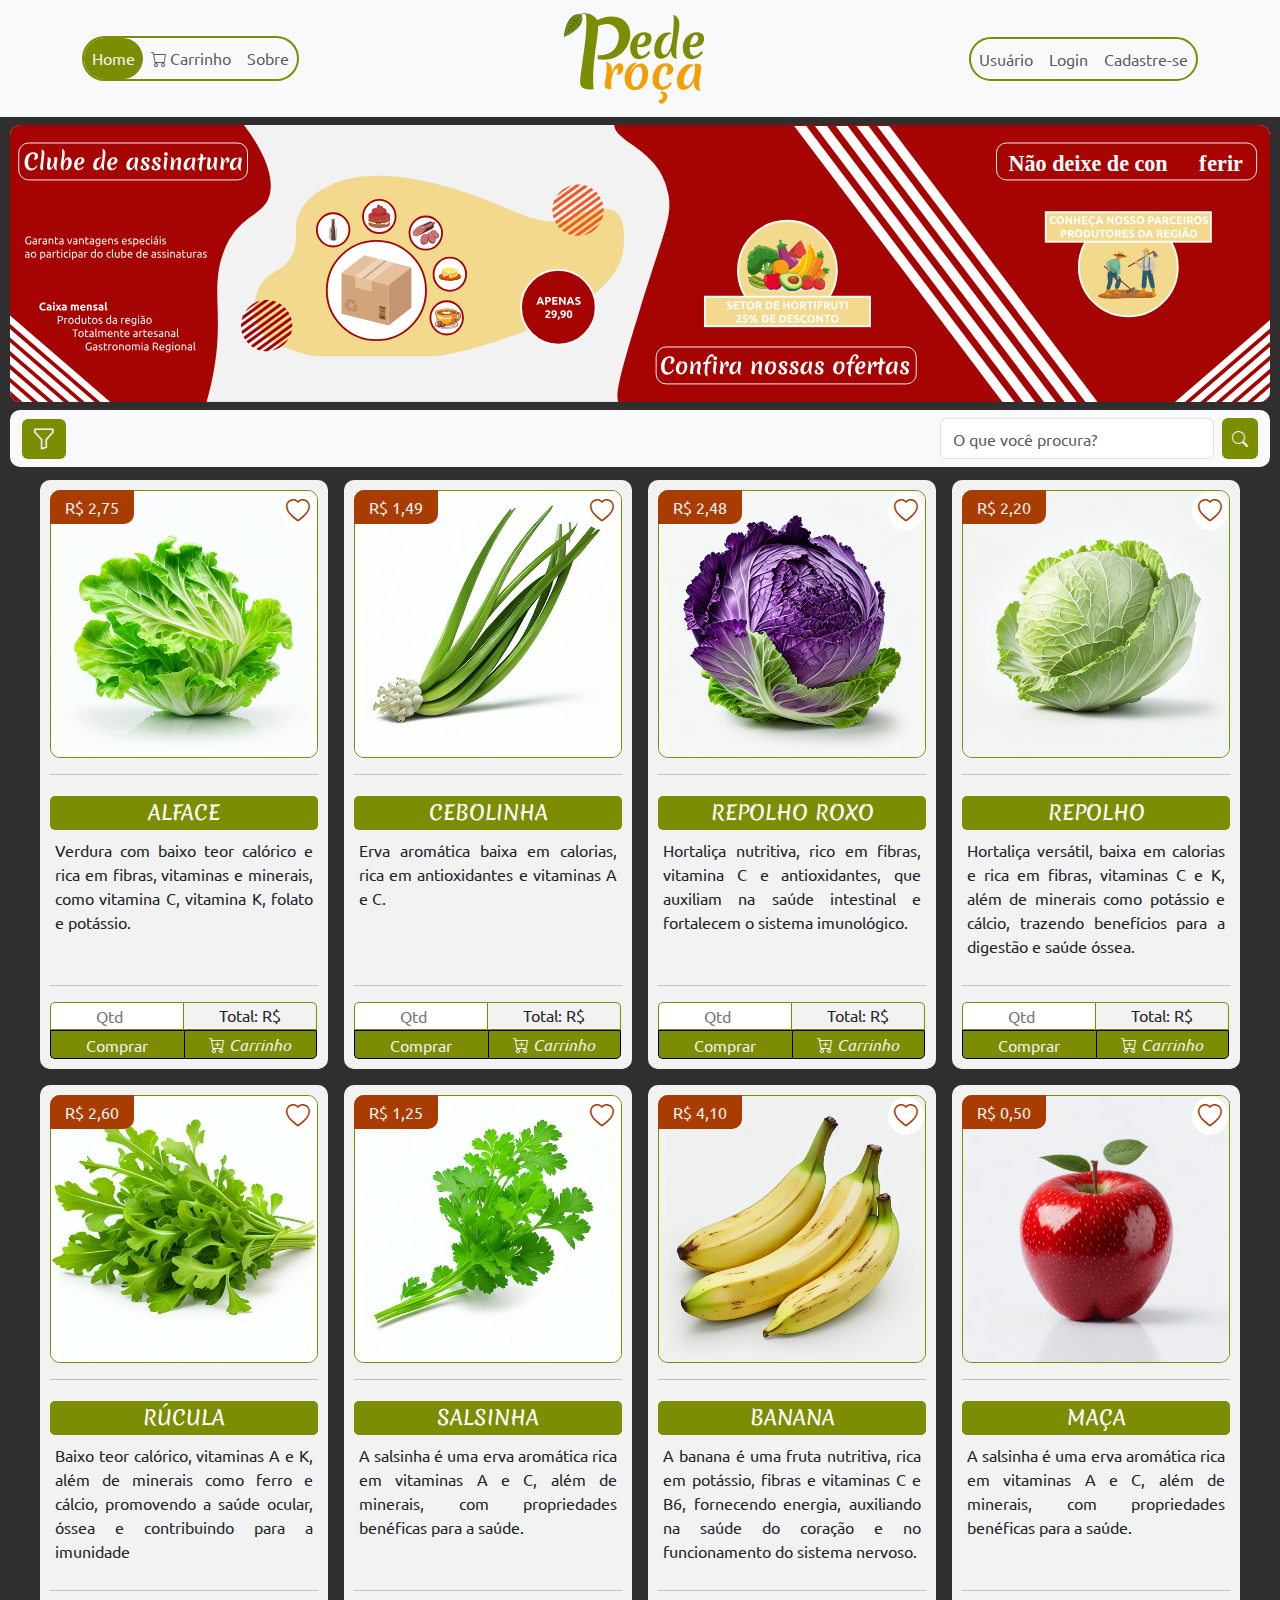
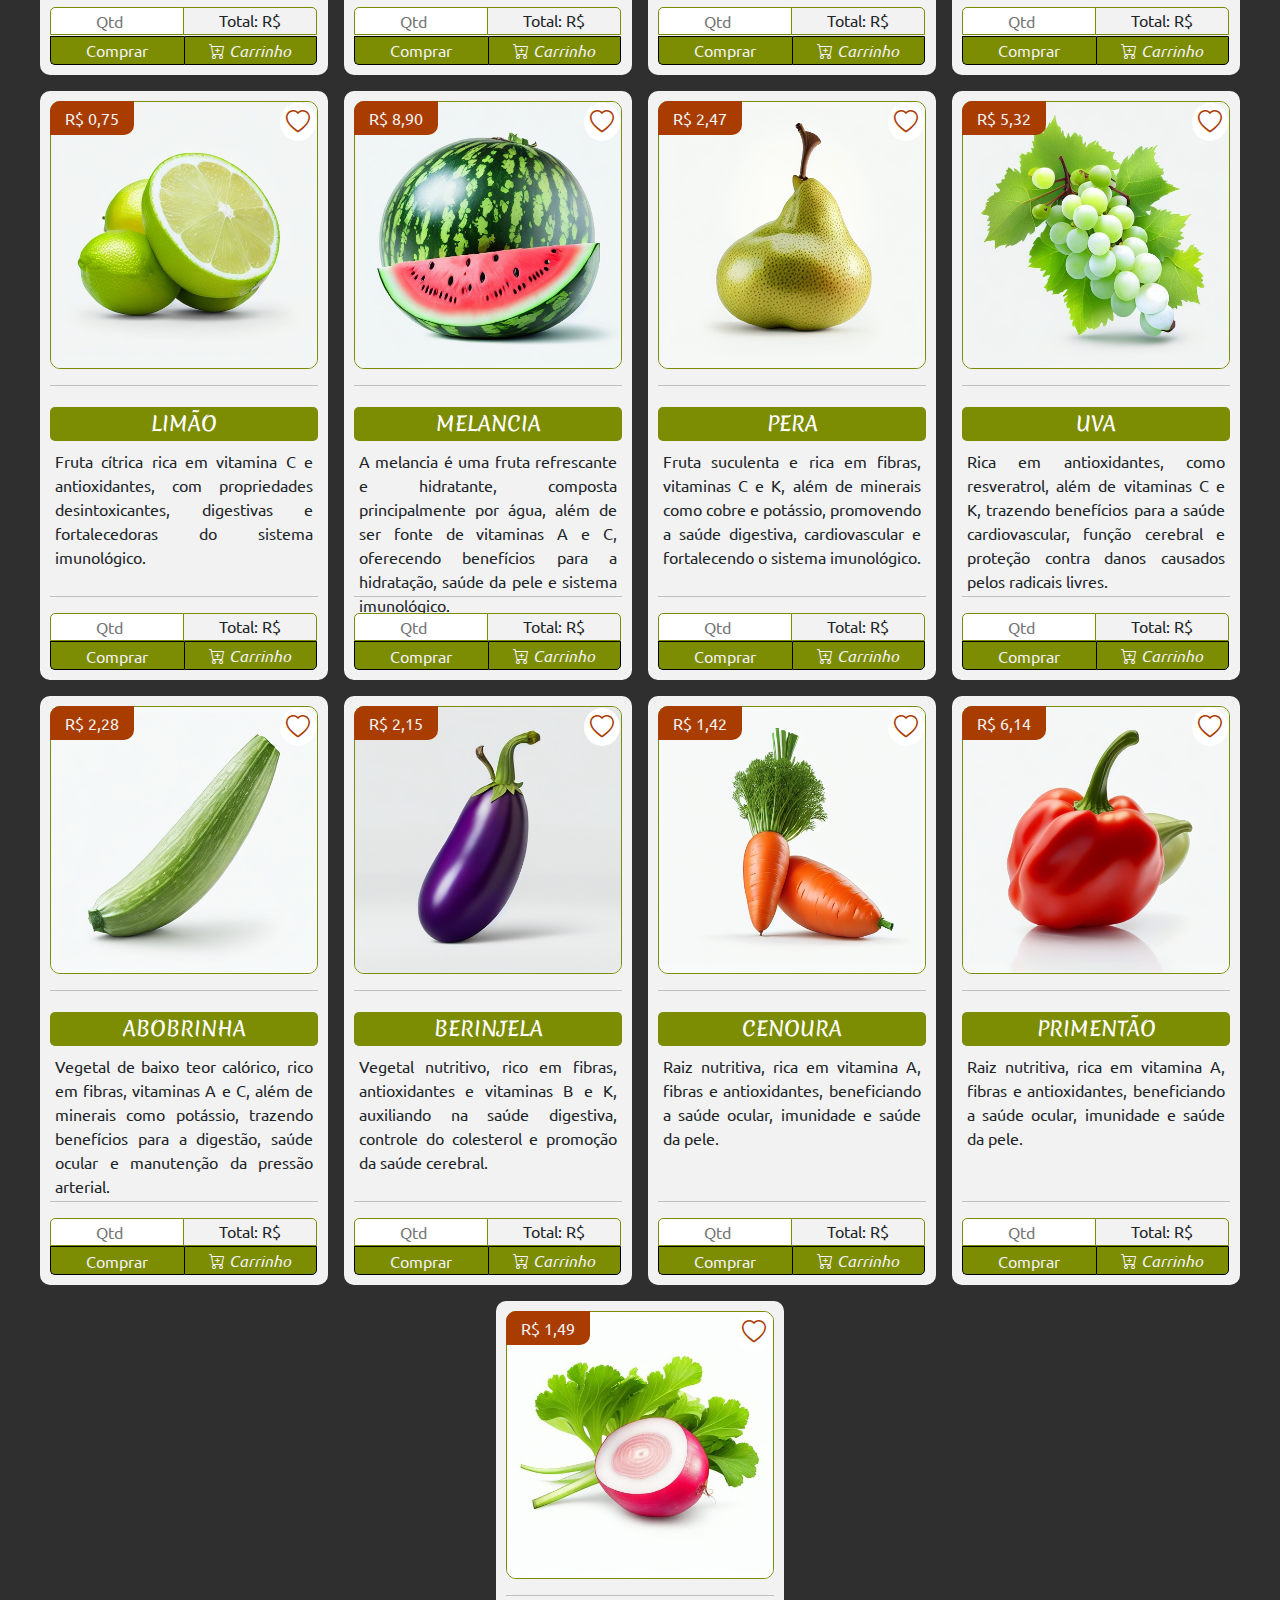
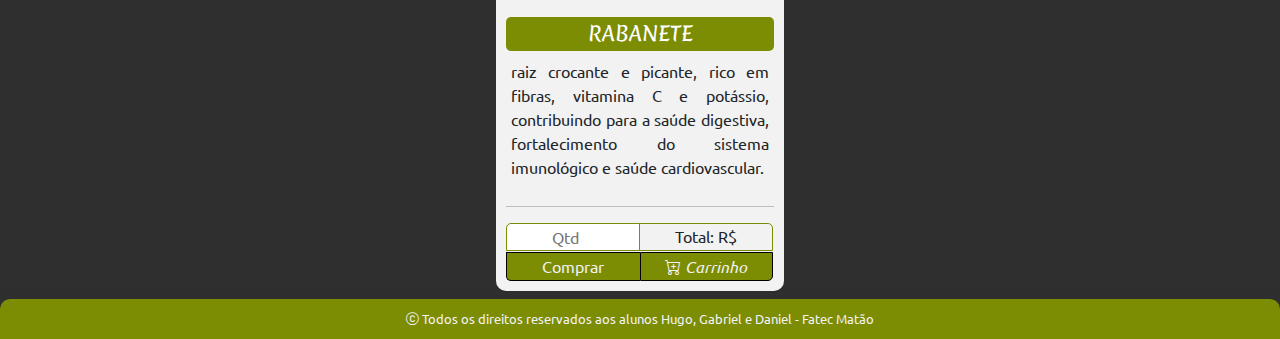
==== commit 30c43d18: "Pequenas correções" ====
--- a/html/index.html
+++ b/html/index.html
@@ -31,7 +31,7 @@
         <p class="nomeLinkMobile">Sobre</p>
       </div>
       <div>
-        <a class="ajusteLinkNavMobile" href="CarrinhoCompras.html"><i class="bi bi-cart-check navImgDesktop"></i></a>
+        <a class="ajusteLinkNavMobile" href="CarrinhoCompras.html"><i class="bi bi-cart2 navImgDesktop"></i></a>
         <p class="nomeLinkMobile">Carrinho</p>
       </div>
       <div class="ativoNavDeskop">
@@ -39,7 +39,7 @@
         <p class="nomeLinkMobile">Home</p>
       </div>
       <div>
-        <a class="ajusteLinkNavMobile" href="AreaDoUsuario.html"><i class="bi bi-file-person navImgDesktop"></i></a>
+        <a class="ajusteLinkNavMobile" href="AreaDoUsuario.html"><i class="bi bi-people navImgDesktop"></i></a>
         <p class="nomeLinkMobile">Usuário</p>
       </div>
       <div>
@@ -90,7 +90,7 @@
 
   <main>
     <!-----------Image - Desktop --------------->
-    <img src="../Imagens/Editadas/Desktop.svg" class="img-fluid desktopNavbar marginBanner" alt="...">
+    <img src="../Imagens/Editadas/Desktop_.svg" class="img-fluid desktopNavbar marginBanner" alt="...">
     <!-----------Carrocel - Celular --------------->
     <div id="carouselExampleAutoplaying" class="carousel slide mobileNavbar marginBannerM" data-bs-ride="carousel">
       <div class="carousel-inner">
@@ -691,7 +691,9 @@
     </section>
   </main>
 
-  <footer id="footer">
+  <span class="fimPaginaMobile d-md-none"></span>
+
+  <footer id="footer" class="d-none d-md-block">
     <p class="footerText"><i class="bi bi-c-circle"></i> Todos os direitos reservados aos alunos Hugo, Gabriel e Daniel
       - Fatec Matão</p>
   </footer>
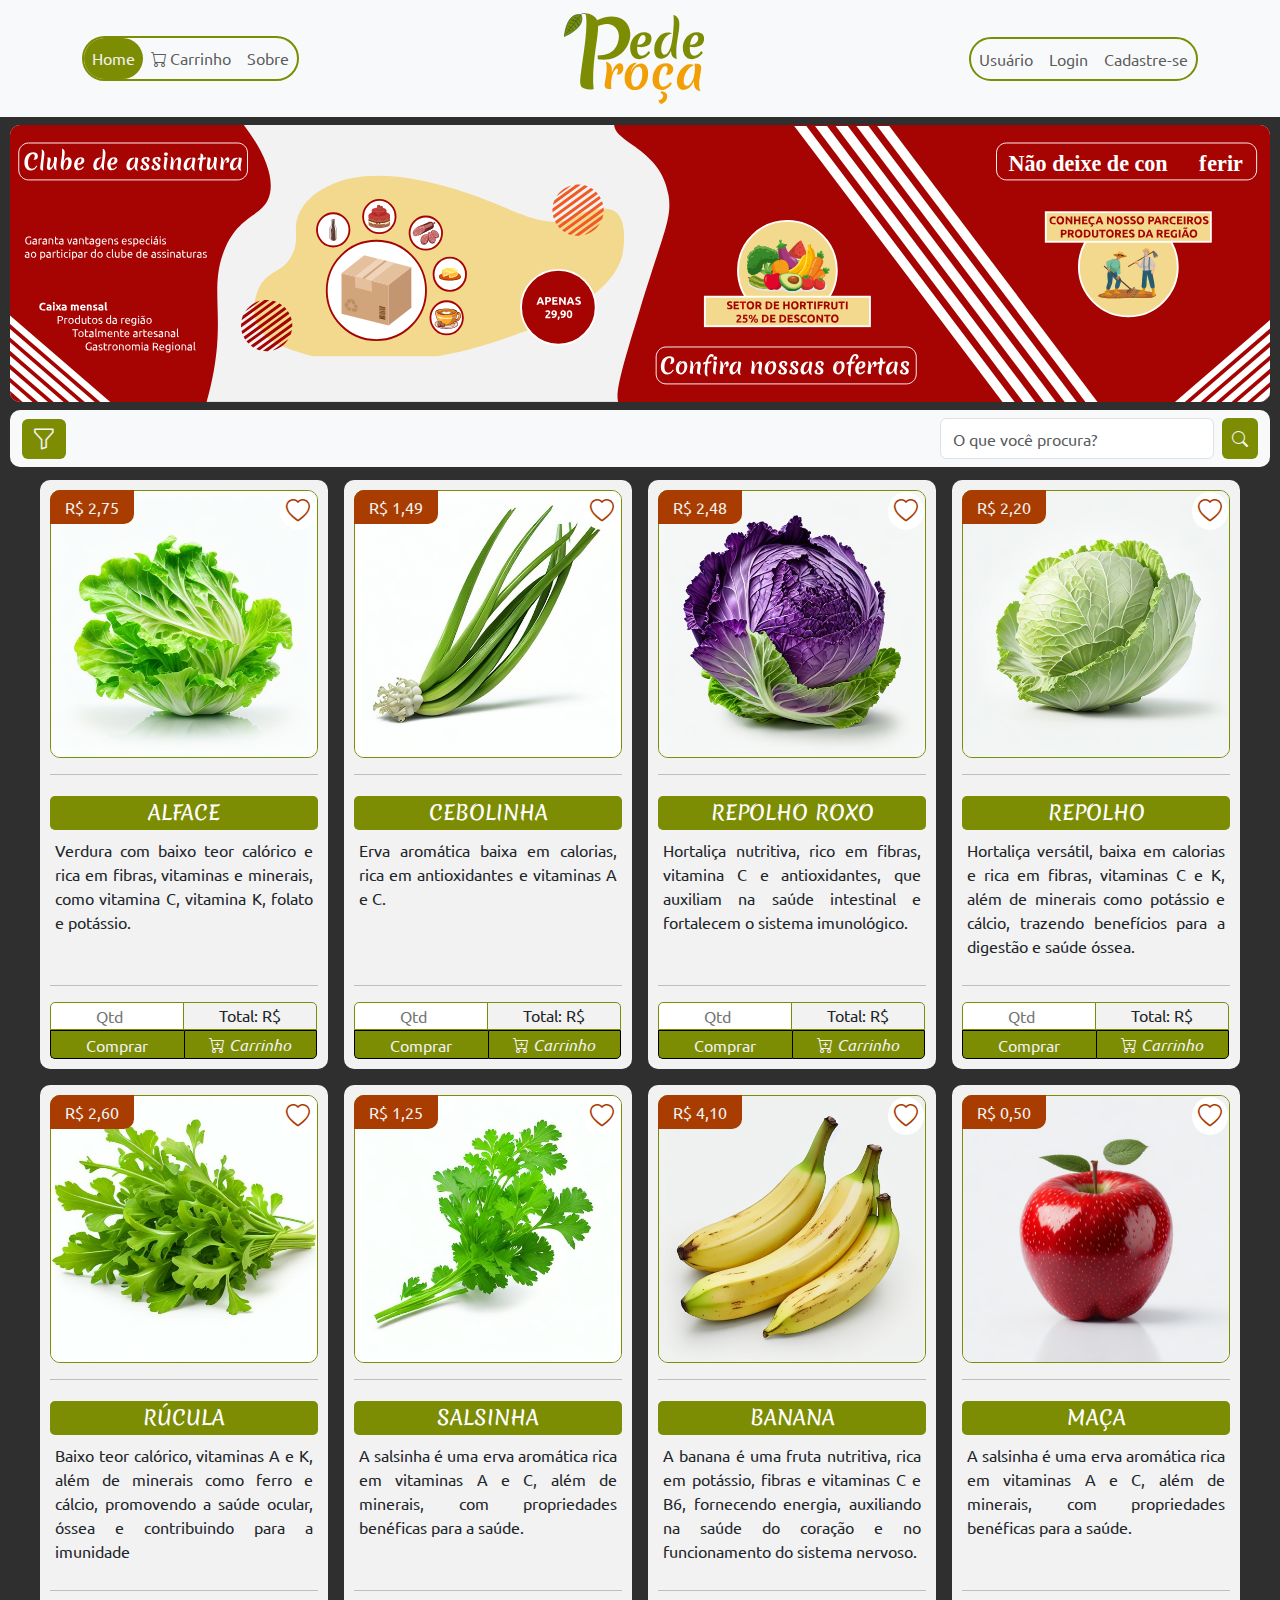
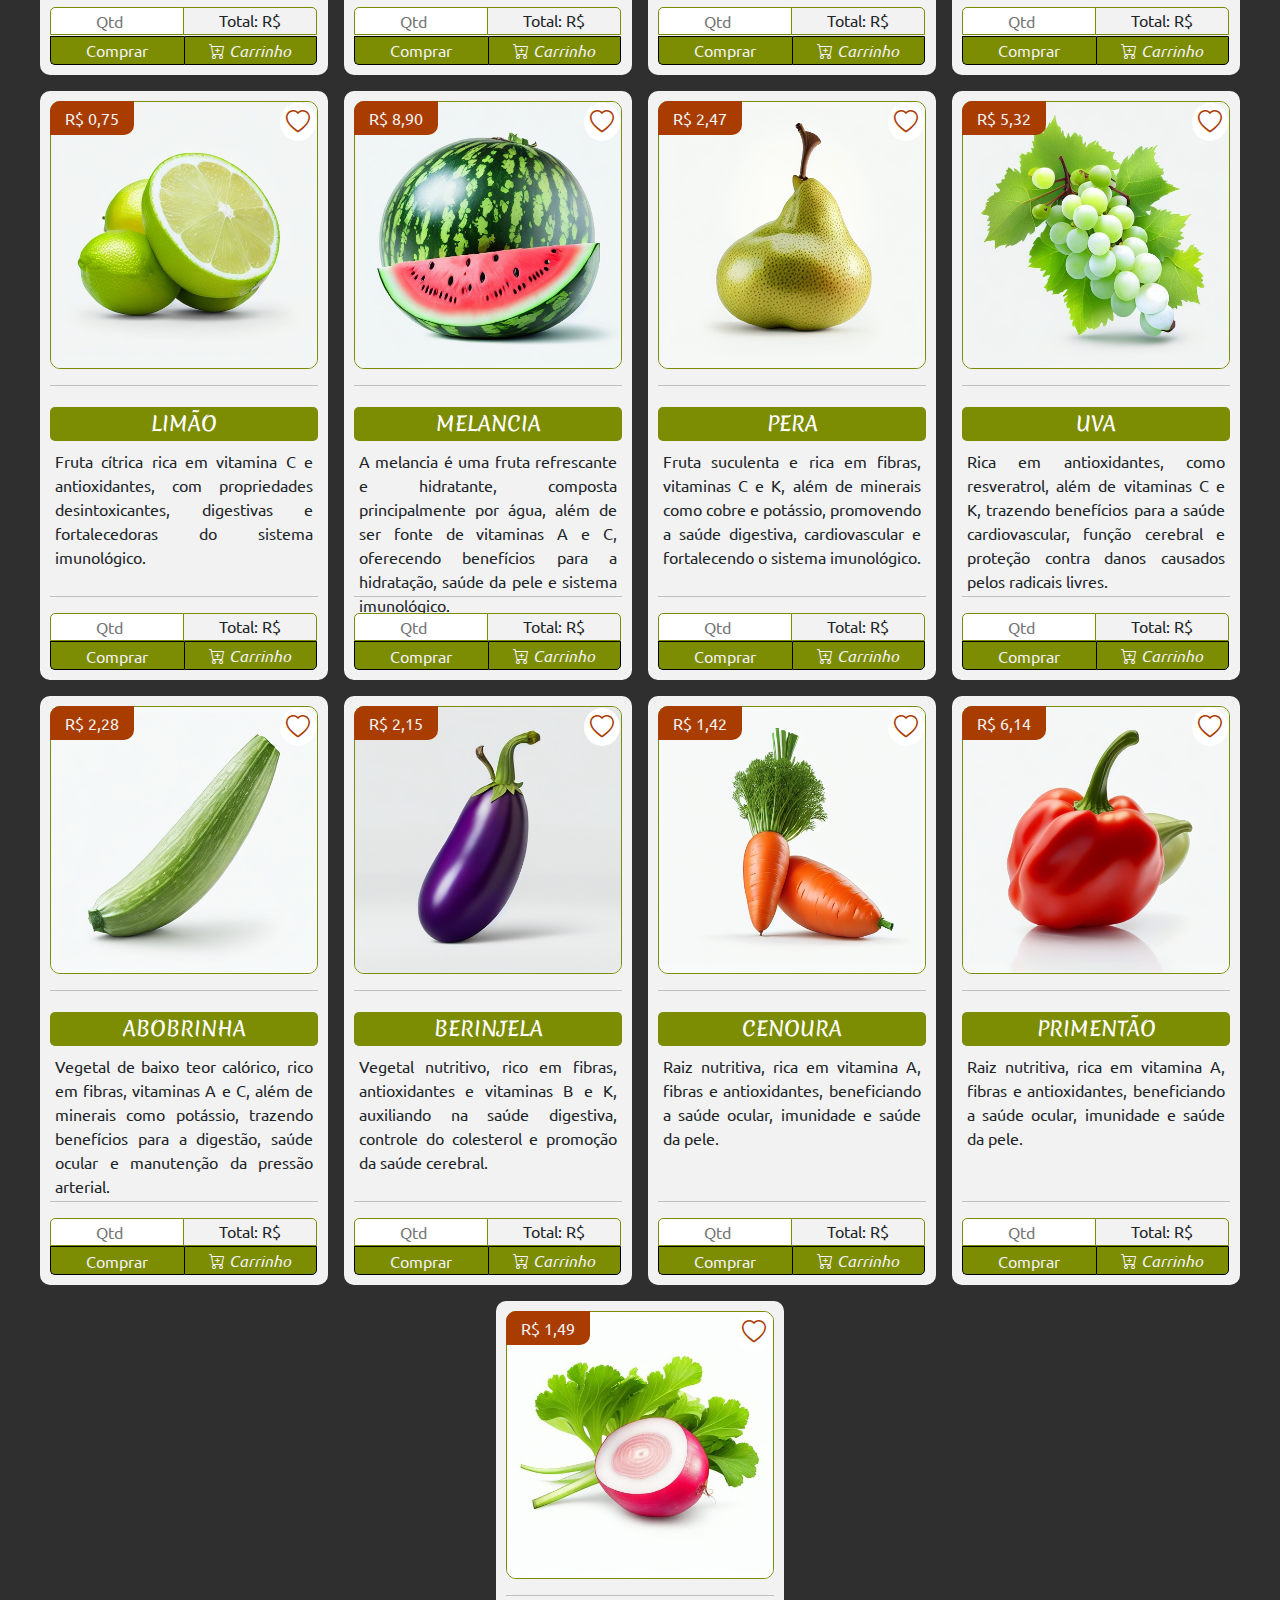
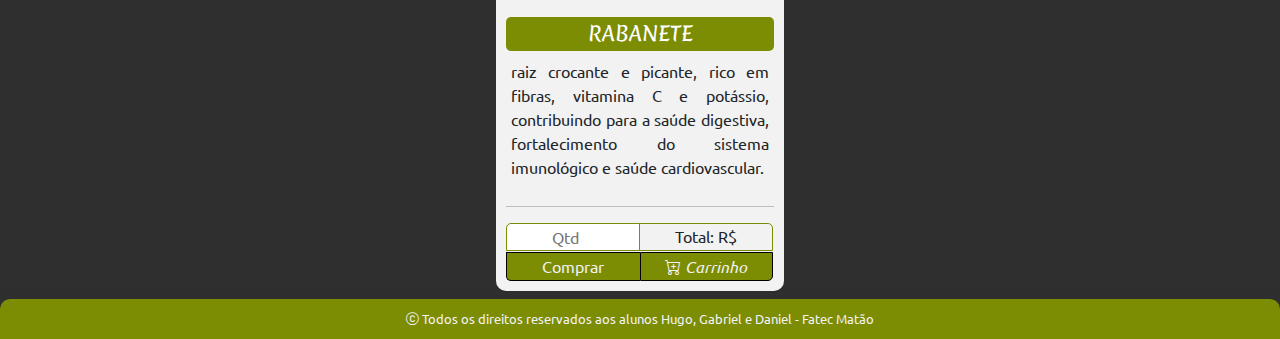
==== commit 9db97bfb: "Imagem banner" ====
--- a/html/index.html
+++ b/html/index.html
@@ -90,7 +90,7 @@
 
   <main>
     <!-----------Image - Desktop --------------->
-    <img src="../Imagens/Editadas/Desktop_.svg" class="img-fluid desktopNavbar marginBanner" alt="...">
+    <img src="../Imagens/Editadas/Desktop2.svg" class="img-fluid desktopNavbar marginBanner" alt="...">
     <!-----------Carrocel - Celular --------------->
     <div id="carouselExampleAutoplaying" class="carousel slide mobileNavbar marginBannerM" data-bs-ride="carousel">
       <div class="carousel-inner">
